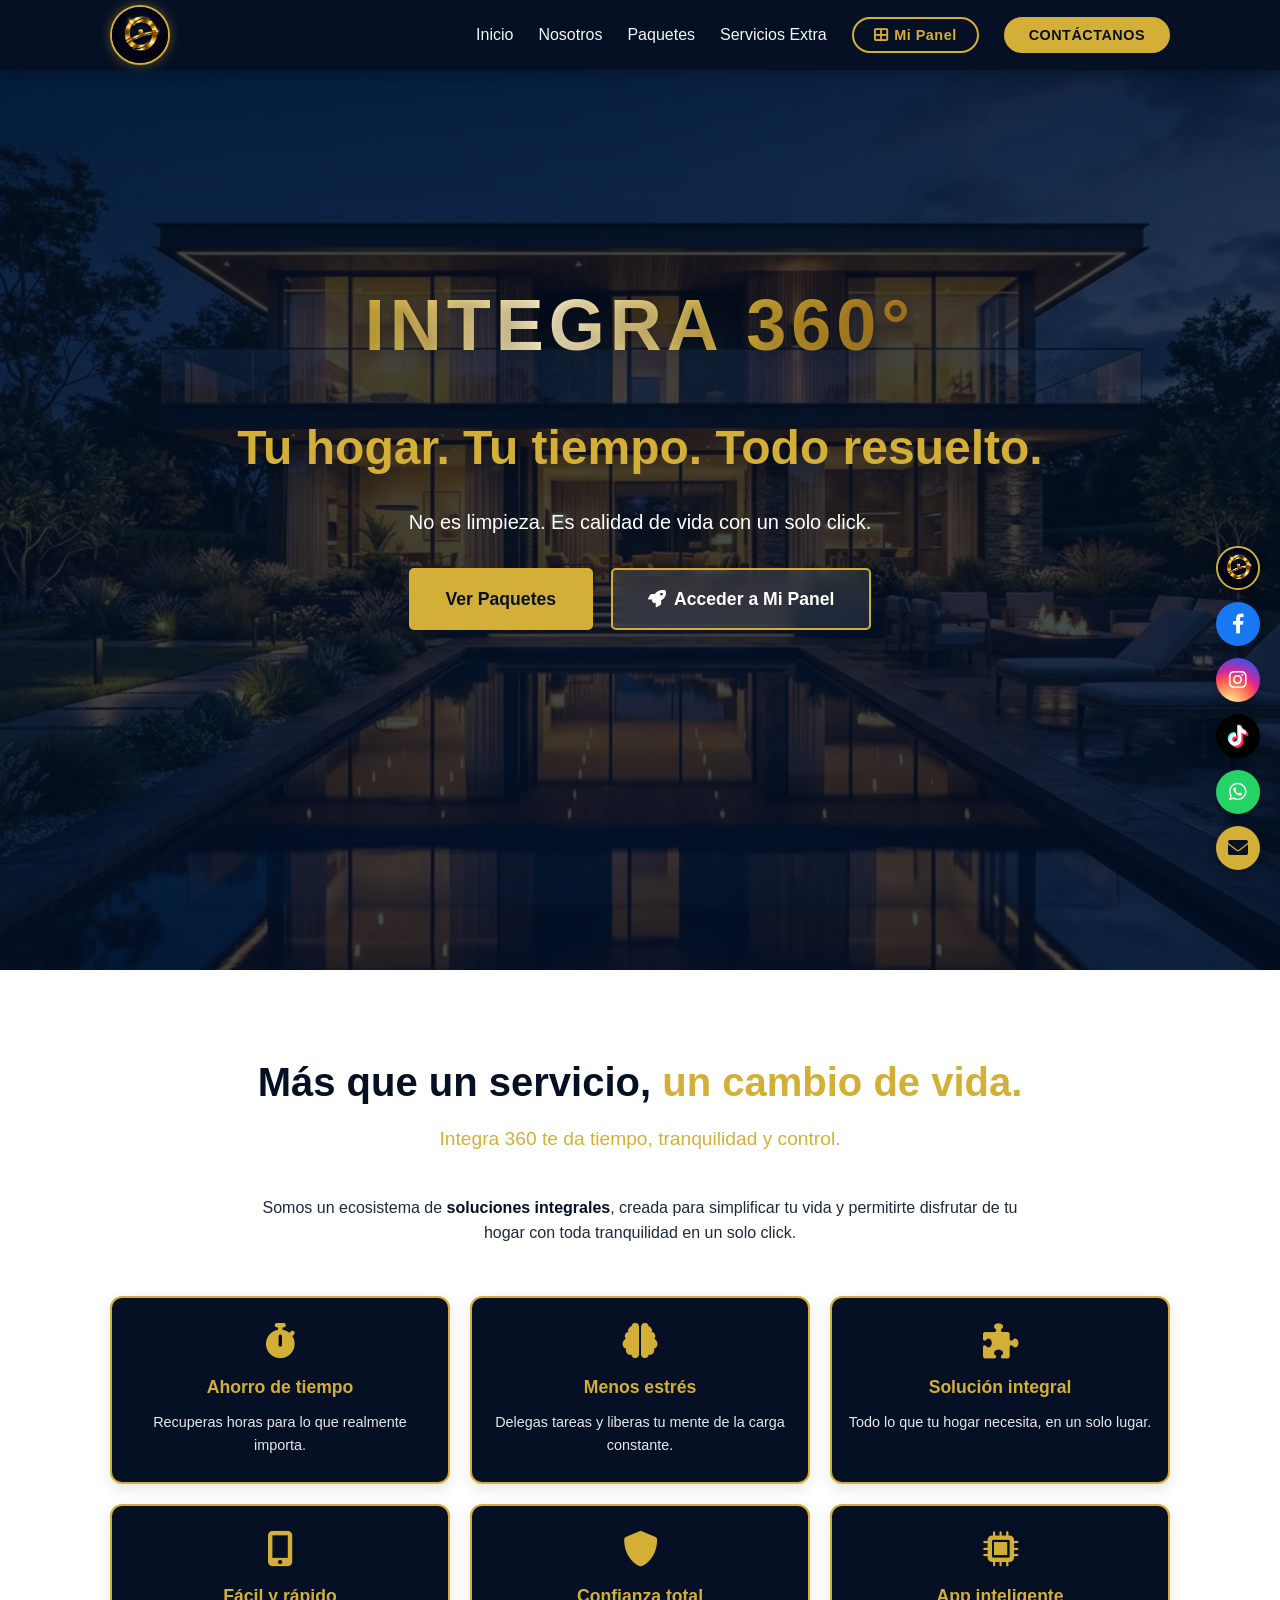
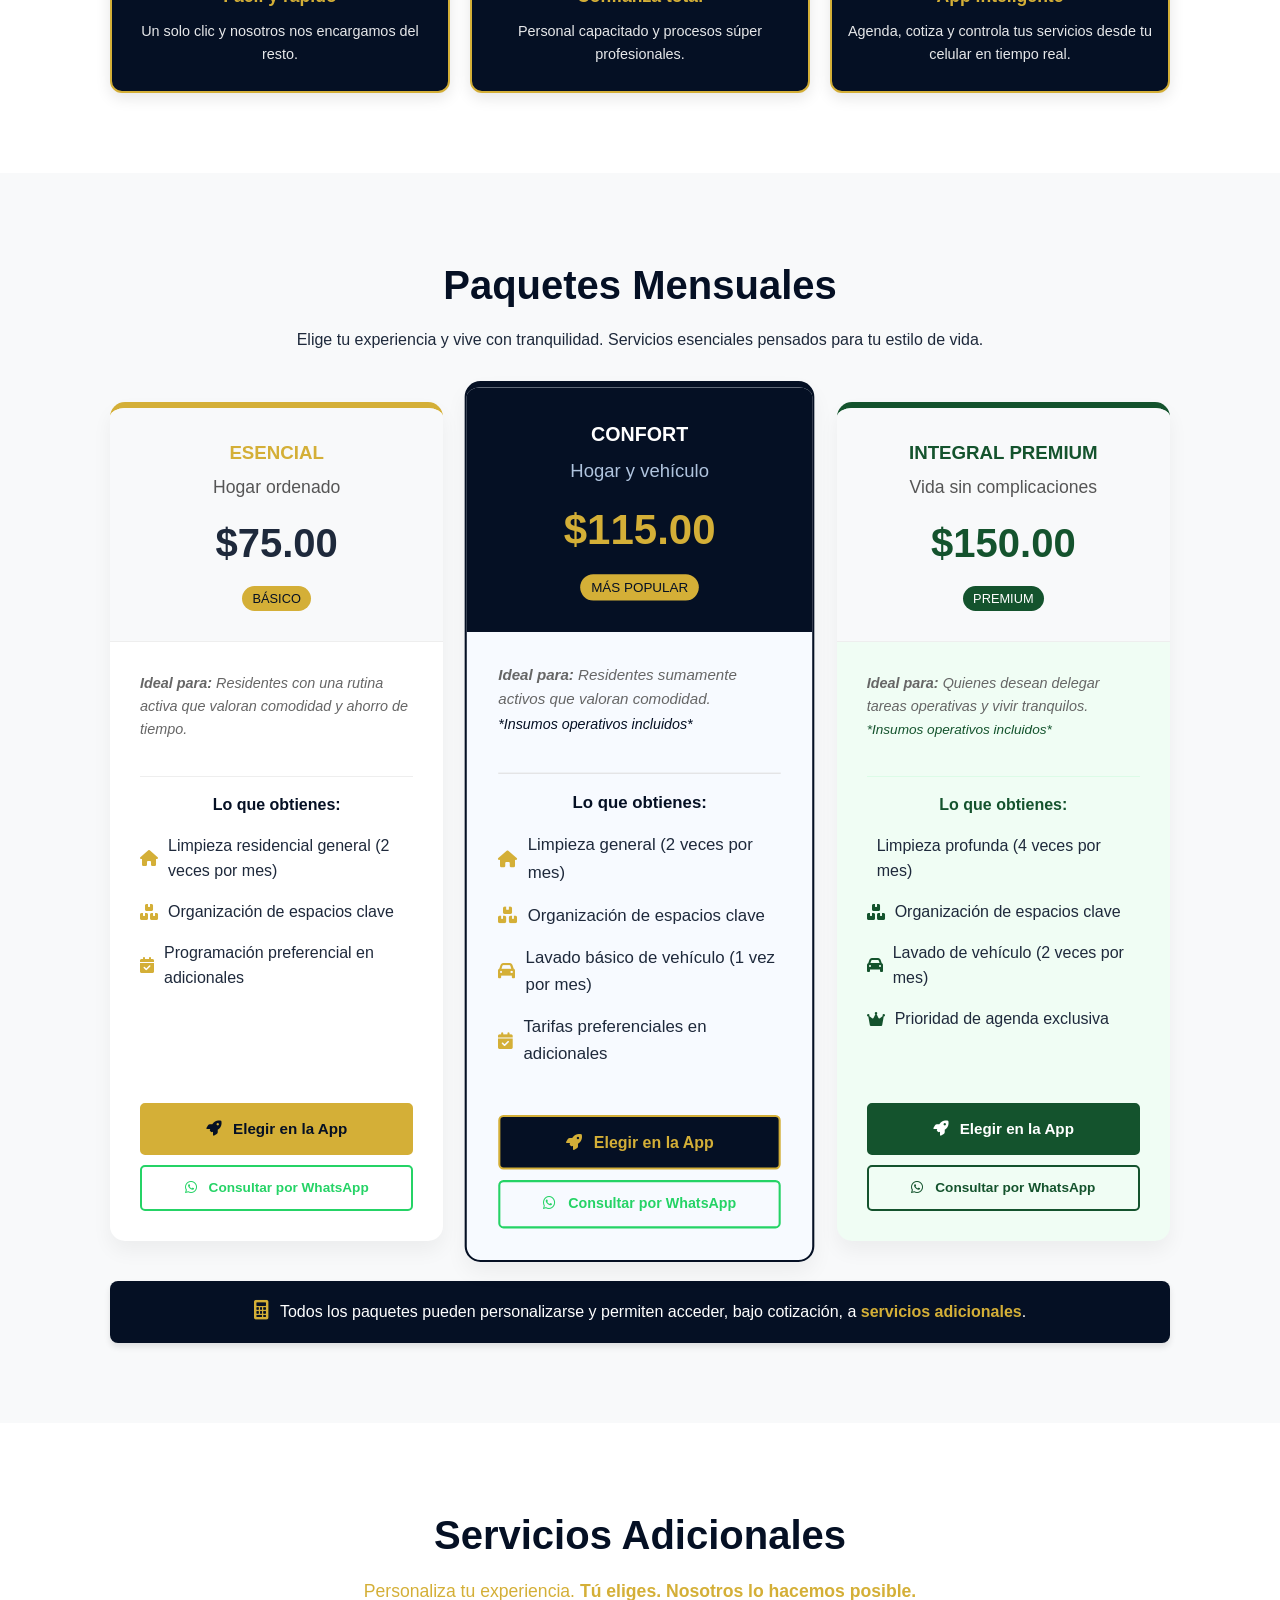
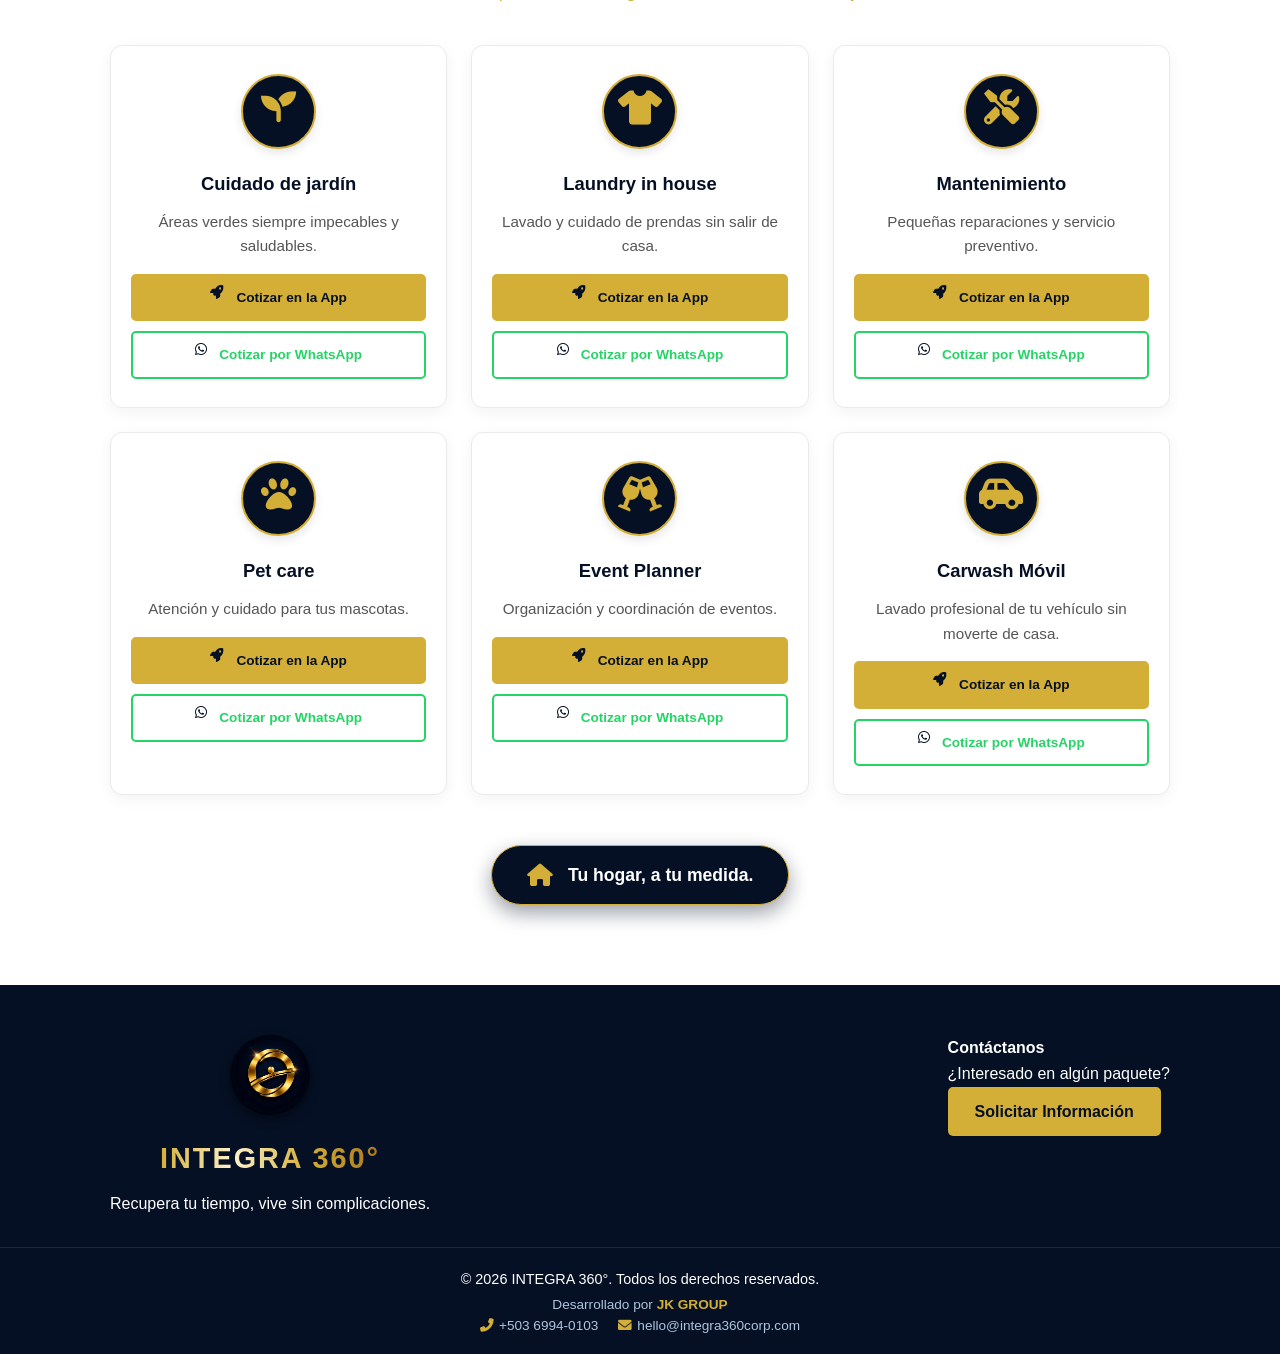
==== index.html @ ed9a6b3e "chore: launch fresh pages build deployment" ====
<!-- INTEGRA 360° | Official Web Application - Build Deployment -->
<!doctype html>
<html lang="es-SV" itemscope itemtype="https://schema.org/WebPage">
  <head>
    <meta charset="UTF-8" />
    <meta name="viewport" content="width=device-width, initial-scale=1.0" />
    <meta name="theme-color" content="#051024" />

    <!-- SEO Meta Tags -->
    <title>INTEGRA 360° | Servicios Residenciales en El Salvador</title>

    <meta
      name="description"
      content="INTEGRA 360° ofrece gestión integral de servicios residenciales en El Salvador: limpieza, organización, lavado de vehículos, jardinería y mantenimiento."
    />

    <meta
      name="keywords"
      content="Integra 360, servicios residenciales, limpieza residencial, organización del hogar, lavado de vehículos, mantenimiento del hogar, jardinería, pet care, lavandería, El Salvador"
    />

    <meta name="author" content="INTEGRA 360°" />
    <meta name="robots" content="index, follow, max-image-preview:large, max-snippet:-1, max-video-preview:-1" />

    <!-- Canonical URL -->
    <link rel="canonical" href="https://www.integra360corp.com/" />

    <!-- Sitemap & Manifest -->
    <link rel="sitemap" type="application/xml" href="/sitemap.xml" />
    <link rel="manifest" href="/site.webmanifest" />

    <!-- Favicon Configuration -->
    <link rel="icon" type="image/x-icon" href="/favicon.ico" />
    <link rel="icon" type="image/png" sizes="16x16" href="/favicon-16.png" />
    <link rel="icon" type="image/png" sizes="32x32" href="/favicon-32.png" />
    <link rel="icon" type="image/png" sizes="48x48" href="/favicon-48.png" />
    <link rel="icon" type="image/png" sizes="192x192" href="/favicon-192.png" />
    <link rel="icon" type="image/png" sizes="512x512" href="/favicon-512.png" />
    <link rel="apple-touch-icon" sizes="180x180" href="/apple-touch-icon.png" />

    <!-- Open Graph (Facebook / WhatsApp / LinkedIn) -->
    <meta property="og:type" content="website" />
    <meta
      property="og:title"
      content="INTEGRA 360° | Gestión Integral de Servicios Residenciales"
    />
    <meta
      property="og:description"
      content="Tu hogar. Tu tiempo. Todo resuelto. Paquetes de limpieza, organización, vehículos y mantenimiento en El Salvador."
    />
    <meta property="og:url" content="https://www.integra360corp.com/" />
    <meta property="og:image" content="https://www.integra360corp.com/img/logo.webp" />
    <meta property="og:image:secure_url" content="https://www.integra360corp.com/img/logo.webp" />
    <meta property="og:image:type" content="image/webp" />
    <meta property="og:image:width" content="1254" />
    <meta property="og:image:height" content="1254" />
    <meta property="og:image:alt" content="Logotipo Oficial de INTEGRA 360°" />
    <meta property="og:locale" content="es_SV" />
    <meta property="og:site_name" content="INTEGRA 360°" />

    <!-- Twitter Cards -->
    <meta name="twitter:card" content="summary_large_image" />
    <meta name="twitter:title" content="INTEGRA 360° | Servicios Residenciales El Salvador" />
    <meta name="twitter:description" content="Gestión integral de servicios residenciales en El Salvador. Limpieza, organización, mantenimiento y más desde una sola app." />
    <meta name="twitter:image" content="https://www.integra360corp.com/img/logo.webp" />
    <meta name="twitter:image:alt" content="Logotipo Oficial INTEGRA 360°" />

    <!-- Datos Estructurados JSON-LD (Schema.org - Organization, LocalBusiness y WebSite) -->
    <script type="application/ld+json">
    {
      "@context": "https://schema.org",
      "@graph": [
        {
          "@type": "Organization",
          "@id": "https://www.integra360corp.com/#organization",
          "name": "INTEGRA 360°",
          "alternateName": "Integra 360",
          "url": "https://www.integra360corp.com/",
          "logo": {
            "@type": "ImageObject",
            "@id": "https://www.integra360corp.com/#logo",
            "url": "https://www.integra360corp.com/img/logo.webp",
            "contentUrl": "https://www.integra360corp.com/img/logo.webp",
            "caption": "INTEGRA 360° Logotipo Oficial",
            "width": "1254",
            "height": "1254"
          },
          "image": {
            "@id": "https://www.integra360corp.com/#logo"
          },
          "email": "hello@integra360corp.com",
          "telephone": "+50369940103",
          "sameAs": [
            "https://www.facebook.com/profile.php?id=61587207488110",
            "https://www.instagram.com/integra360_sv/",
            "https://www.tiktok.com/@integra360sv"
          ]
        },
        {
          "@type": ["LocalBusiness", "HomeAndConstructionBusiness"],
          "@id": "https://www.integra360corp.com/#localbusiness",
          "name": "INTEGRA 360°",
          "description": "Empresa de gestión integral de servicios residenciales en El Salvador. Ofrecemos paquetes mensuales de limpieza residencial, organización del hogar, lavado de vehículos, mantenimiento, jardinería, pet care, laundry in house, event planning y carwash móvil.",
          "url": "https://www.integra360corp.com/",
          "telephone": "+50369940103",
          "email": "hello@integra360corp.com",
          "priceRange": "$$",
          "parentOrganization": {
            "@id": "https://www.integra360corp.com/#organization"
          },
          "logo": {
            "@id": "https://www.integra360corp.com/#logo"
          },
          "image": {
            "@id": "https://www.integra360corp.com/#logo"
          },
          "address": {
            "@type": "PostalAddress",
            "addressCountry": "SV",
            "addressRegion": "San Salvador",
            "addressLocality": "San Salvador"
          },
          "areaServed": {
            "@type": "Country",
            "name": "El Salvador"
          },
          "sameAs": [
            "https://www.facebook.com/profile.php?id=61587207488110",
            "https://www.instagram.com/integra360_sv/",
            "https://www.tiktok.com/@integra360sv"
          ],
          "hasOfferCatalog": {
            "@type": "OfferCatalog",
            "name": "Servicios Residenciales Integra 360°",
            "itemListElement": [
              {
                "@type": "OfferCatalog",
                "name": "Paquetes Mensuales",
                "itemListElement": [
                  {
                    "@type": "Offer",
                    "itemOffered": {
                      "@type": "Service",
                      "name": "Paquete Esencial",
                      "description": "Limpieza residencial general (2 veces por mes) y organización de espacios clave"
                    },
                    "price": "75.00",
                    "priceCurrency": "USD"
                  },
                  {
                    "@type": "Offer",
                    "itemOffered": {
                      "@type": "Service",
                      "name": "Paquete Confort",
                      "description": "Limpieza general, organización y lavado básico de vehículo (1 vez por mes)"
                    },
                    "price": "115.00",
                    "priceCurrency": "USD"
                  },
                  {
                    "@type": "Offer",
                    "itemOffered": {
                      "@type": "Service",
                      "name": "Paquete Integral Premium",
                      "description": "Limpieza profunda (4 veces por mes), organización y lavado de vehículo (2 veces por mes)"
                    },
                    "price": "150.00",
                    "priceCurrency": "USD"
                  }
                ]
              },
              {
                "@type": "OfferCatalog",
                "name": "Servicios Adicionales",
                "itemListElement": [
                  {"@type": "Offer", "itemOffered": {"@type": "Service", "name": "Cuidado de jardín"}},
                  {"@type": "Offer", "itemOffered": {"@type": "Service", "name": "Laundry in house"}},
                  {"@type": "Offer", "itemOffered": {"@type": "Service", "name": "Mantenimiento del hogar"}},
                  {"@type": "Offer", "itemOffered": {"@type": "Service", "name": "Pet care"}},
                  {"@type": "Offer", "itemOffered": {"@type": "Service", "name": "Event Planner"}},
                  {"@type": "Offer", "itemOffered": {"@type": "Service", "name": "Carwash Móvil"}}
                ]
              }
            ]
          }
        },
        {
          "@type": "WebSite",
          "@id": "https://www.integra360corp.com/#website",
          "url": "https://www.integra360corp.com/",
          "name": "INTEGRA 360°",
          "description": "Gestión Integral de Servicios Residenciales en El Salvador",
          "publisher": {
            "@id": "https://www.integra360corp.com/#organization"
          },
          "inLanguage": "es-SV"
        }
      ]
    }
    </script>

    <!-- Resource Hints & Preloads (Core Web Vitals Optimization) -->
    <link rel="preconnect" href="https://cdnjs.cloudflare.com" crossorigin />
    <link rel="dns-prefetch" href="https://cdnjs.cloudflare.com" />
    <link rel="preload" href="img/modern-hero.webp" as="image" type="image/webp" fetchpriority="high" />
    <link rel="preload" href="img/logo.webp" as="image" type="image/webp" />

    <!-- Stylesheets -->
    <link rel="stylesheet" href="styles.css?v=4.0" />
    <link
      rel="stylesheet"
      href="https://cdnjs.cloudflare.com/ajax/libs/font-awesome/6.0.0/css/all.min.css"
    />
  </head>

  <body>
    <nav class="navbar" aria-label="Navegación principal de INTEGRA 360°">
      <div class="container">
        <a href="#inicio" class="logo" aria-label="Ir al inicio - INTEGRA 360°">
          <img src="img/logo.webp" alt="Logo INTEGRA 360° - Servicios Residenciales El Salvador" class="logo-img" width="60" height="60" fetchpriority="high" decoding="async" />
        </a>
        <div class="menu-toggle" id="mobile-menu" role="button" tabindex="0" aria-label="Abrir menú de navegación" aria-expanded="false">
          <span class="bar"></span>
          <span class="bar"></span>
          <span class="bar"></span>
        </div>
        <ul class="nav-menu">
          <li><a href="#inicio" class="nav-link">Inicio</a></li>
          <li><a href="#nosotros" class="nav-link">Nosotros</a></li>
          <li><a href="#paquetes" class="nav-link">Paquetes</a></li>
          <li><a href="#servicios" class="nav-link">Servicios Extra</a></li>
          <!-- APP INTEGRA 360° - Cambiar URL cuando se migre a dominio propio -->
          <li>
            <a
              href="https://integra360-preview.preview.emergentagent.com"
              target="_blank"
              rel="noopener noreferrer"
              class="nav-link btn-nav-panel"
              aria-label="Acceder al panel de usuario de INTEGRA 360°"
              ><i class="fas fa-th-large" style="margin-right: 6px" aria-hidden="true"></i>Mi
              Panel</a
            >
          </li>
          <li><a href="#contacto" class="nav-link btn-nav">Contáctanos</a></li>
        </ul>
      </div>
    </nav>

    <header id="inicio" class="hero">
      <div class="hero-overlay"></div>
      <div class="hero-top-brand">
        <h2 class="gold-metallic-text hero-title-brand">INTEGRA 360&deg;</h2>
      </div>
      <div class="container hero-content">
        <h1 style="color: var(--accent-color)">
          Tu hogar. Tu tiempo. Todo resuelto.
        </h1>
        <p style="font-size: 1.25rem; font-weight: 500; margin-top: 10px">
          No es limpieza. Es calidad de vida con un solo click.
        </p>
        <div class="hero-cta-group">
          <a
            href="#paquetes"
            class="btn btn-primary"
            style="padding: 15px 35px; font-size: 1.1rem"
            >Ver Paquetes</a
          >
          <!-- APP INTEGRA 360° - Cambiar URL cuando se migre a dominio propio -->
          <a
            href="https://integra360-preview.preview.emergentagent.com"
            target="_blank"
            rel="noopener noreferrer"
            class="btn btn-panel-hero"
            aria-label="Acceder al panel de gestión de Integra 360°"
            ><i class="fas fa-rocket" style="margin-right: 8px" aria-hidden="true"></i>Acceder a Mi Panel</a
          >
        </div>
      </div>
    </header>

    <section id="nosotros" class="section">
      <div class="container text-center">
        <h2 class="section-title">
          Más que un servicio,
          <span style="color: var(--accent-color)">un cambio de vida.</span>
        </h2>
        <p class="section-subtitle">
          Integra 360 te da tiempo, tranquilidad y control.
        </p>
        <div class="about-content">
          <p
            style="
              margin-bottom: 40px;
              font-weight: 500;
              max-width: 800px;
              margin-left: auto;
              margin-right: auto;
            "
          >
            Somos un ecosistema de
            <strong style="color: var(--primary-color)"
              >soluciones integrales</strong
            >, creada para simplificar tu vida y permitirte disfrutar de tu
            hogar con toda tranquilidad en un solo click.
          </p>
          <div
            class="features-grid"
            style="grid-template-columns: repeat(3, 1fr); gap: 20px"
          >
            <div
              class="feature-item"
              style="
                background-color: var(--primary-color);
                color: var(--white);
                border: 2px solid var(--accent-color);
                border-radius: 12px;
                padding: 25px 15px;
                box-shadow: 0 5px 15px rgba(0, 0, 0, 0.1);
              "
            >
              <i
                class="fas fa-stopwatch"
                style="
                  color: var(--accent-color);
                  font-size: 2.2rem;
                  margin-bottom: 15px;
                "
                aria-hidden="true"
              ></i>
              <h3
                style="
                  color: var(--accent-color);
                  font-size: 1.1rem;
                  margin-bottom: 10px;
                "
              >
                Ahorro de tiempo
              </h3>
              <p style="font-size: 0.9rem; opacity: 0.9">
                Recuperas horas para lo que realmente importa.
              </p>
            </div>
            <div
              class="feature-item"
              style="
                background-color: var(--primary-color);
                color: var(--white);
                border: 2px solid var(--accent-color);
                border-radius: 12px;
                padding: 25px 15px;
                box-shadow: 0 5px 15px rgba(0, 0, 0, 0.1);
              "
            >
              <i
                class="fas fa-brain"
                style="
                  color: var(--accent-color);
                  font-size: 2.2rem;
                  margin-bottom: 15px;
                "
                aria-hidden="true"
              ></i>
              <h3
                style="
                  color: var(--accent-color);
                  font-size: 1.1rem;
                  margin-bottom: 10px;
                "
              >
                Menos estrés
              </h3>
              <p style="font-size: 0.9rem; opacity: 0.9">
                Delegas tareas y liberas tu mente de la carga constante.
              </p>
            </div>
            <div
              class="feature-item"
              style="
                background-color: var(--primary-color);
                color: var(--white);
                border: 2px solid var(--accent-color);
                border-radius: 12px;
                padding: 25px 15px;
                box-shadow: 0 5px 15px rgba(0, 0, 0, 0.1);
              "
            >
              <i
                class="fas fa-puzzle-piece"
                style="
                  color: var(--accent-color);
                  font-size: 2.2rem;
                  margin-bottom: 15px;
                "
                aria-hidden="true"
              ></i>
              <h3
                style="
                  color: var(--accent-color);
                  font-size: 1.1rem;
                  margin-bottom: 10px;
                "
              >
                Solución integral
              </h3>
              <p style="font-size: 0.9rem; opacity: 0.9">
                Todo lo que tu hogar necesita, en un solo lugar.
              </p>
            </div>
            <div
              class="feature-item"
              style="
                background-color: var(--primary-color);
                color: var(--white);
                border: 2px solid var(--accent-color);
                border-radius: 12px;
                padding: 25px 15px;
                box-shadow: 0 5px 15px rgba(0, 0, 0, 0.1);
              "
            >
              <i
                class="fas fa-mobile-alt"
                style="
                  color: var(--accent-color);
                  font-size: 2.2rem;
                  margin-bottom: 15px;
                "
                aria-hidden="true"
              ></i>
              <h3
                style="
                  color: var(--accent-color);
                  font-size: 1.1rem;
                  margin-bottom: 10px;
                "
              >
                Fácil y rápido
              </h3>
              <p style="font-size: 0.9rem; opacity: 0.9">
                Un solo clic y nosotros nos encargamos del resto.
              </p>
            </div>
            <div
              class="feature-item"
              style="
                background-color: var(--primary-color);
                color: var(--white);
                border: 2px solid var(--accent-color);
                border-radius: 12px;
                padding: 25px 15px;
                box-shadow: 0 5px 15px rgba(0, 0, 0, 0.1);
              "
            >
              <i
                class="fas fa-shield-alt"
                style="
                  color: var(--accent-color);
                  font-size: 2.2rem;
                  margin-bottom: 15px;
                "
                aria-hidden="true"
              ></i>
              <h3
                style="
                  color: var(--accent-color);
                  font-size: 1.1rem;
                  margin-bottom: 10px;
                "
              >
                Confianza total
              </h3>
              <p style="font-size: 0.9rem; opacity: 0.9">
                Personal capacitado y procesos súper profesionales.
              </p>
            </div>
            <div
              class="feature-item"
              style="
                background-color: var(--primary-color);
                color: var(--white);
                border: 2px solid var(--accent-color);
                border-radius: 12px;
                padding: 25px 15px;
                box-shadow: 0 5px 15px rgba(0, 0, 0, 0.1);
              "
            >
              <i
                class="fas fa-microchip"
                style="
                  color: var(--accent-color);
                  font-size: 2.2rem;
                  margin-bottom: 15px;
                "
                aria-hidden="true"
              ></i>
              <h3
                style="
                  color: var(--accent-color);
                  font-size: 1.1rem;
                  margin-bottom: 10px;
                "
              >
                App inteligente
              </h3>
              <p style="font-size: 0.9rem; opacity: 0.9">
                Agenda, cotiza y controla tus servicios desde tu celular en
                tiempo real.
              </p>
            </div>
          </div>
        </div>
      </div>
    </section>

    <section id="paquetes" class="section bg-light">
      <div class="container">
        <h2 class="section-title text-center">Paquetes Mensuales</h2>
        <p class="section-description text-center">
          Elige tu experiencia y vive con tranquilidad. Servicios esenciales
          pensados para tu estilo de vida.
        </p>

        <div class="pricing-grid">
          <!-- Paquete Esencial -->
          <div
            class="pricing-card"
            style="border-top: 6px solid var(--accent-color)"
          >
            <div class="card-header">
              <h3 style="color: var(--accent-color)">ESENCIAL</h3>
              <h5
                style="
                  margin-top: 5px;
                  font-weight: 500;
                  font-size: 1.1rem;
                  color: #555;
                "
              >
                Hogar ordenado
              </h5>
              <p class="price" style="color: var(--text-dark)">$75.00</p>
              <span
                class="badge"
                style="
                  background-color: var(--accent-color);
                  color: var(--primary-color);
                "
                >Básico</span
              >
            </div>
            <div class="card-body">
              <p class="ideal-for">
                <strong>Ideal para:</strong> Residentes con una rutina activa
                que valoran comodidad y ahorro de tiempo.
              </p>
              <hr
                style="margin: 15px 0; border: 0; border-top: 1px solid #eee"
              />
              <p
                style="
                  font-weight: 600;
                  text-align: center;
                  margin-bottom: 15px;
                  color: var(--primary-color);
                "
              >
                Lo que obtienes:
              </p>
              <ul>
                <li>
                  <i class="fas fa-home" style="color: var(--accent-color)" aria-hidden="true"></i>
                  Limpieza residencial general (2 veces por mes)
                </li>
                <li>
                  <i
                    class="fas fa-boxes"
                    style="color: var(--accent-color)"
                    aria-hidden="true"
                  ></i>
                  Organización de espacios clave
                </li>
                <li>
                  <i
                    class="fas fa-calendar-check"
                    style="color: var(--accent-color)"
                    aria-hidden="true"
                  ></i>
                  Programación preferencial en adicionales
                </li>
              </ul>
              <div class="card-actions">
                <!-- APP INTEGRA 360° - Cambiar URL cuando se migre a dominio propio -->
                <a
                  href="https://integra360-preview.preview.emergentagent.com"
                  target="_blank"
                  rel="noopener noreferrer"
                  class="btn btn-app-plan"
                  aria-label="Elegir Paquete Esencial en la App de INTEGRA 360°"
                  ><i class="fas fa-rocket" style="margin-right: 6px" aria-hidden="true"></i>Elegir
                  en la App</a
                >
                <a
                  href="https://wa.me/50369940103?text=Hola,%20me%20interesa%20el%20Paquete%20Esencial%20de%20Integra%20360%C2%B0."
                  target="_blank"
                  rel="noopener noreferrer"
                  class="btn btn-wa-plan"
                  aria-label="Consultar Paquete Esencial por WhatsApp"
                  ><i class="fab fa-whatsapp" style="margin-right: 6px" aria-hidden="true"></i
                  >Consultar por WhatsApp</a
                >
              </div>
            </div>
          </div>

          <!-- Paquete Confort -->
          <div
            class="pricing-card featured"
            style="
              border: 2px solid var(--primary-color);
              border-top: 6px solid var(--primary-color);
              background-color: #f7faff;
            "
          >
            <div
              class="card-header"
              style="
                background-color: var(--primary-color);
                color: var(--white);
                border-bottom: none;
              "
            >
              <h3 style="color: var(--white)">CONFORT</h3>
              <h5
                style="
                  margin-top: 5px;
                  font-weight: 500;
                  font-size: 1.1rem;
                  color: #b0c4de;
                "
              >
                Hogar y vehículo
              </h5>
              <p class="price" style="color: var(--accent-color)">$115.00</p>
              <span
                class="badge popular"
                style="
                  background-color: var(--accent-color);
                  color: var(--primary-color);
                "
                >Más Popular</span
              >
            </div>
            <div class="card-body">
              <p class="ideal-for">
                <strong>Ideal para:</strong> Residentes sumamente activos que
                valoran comodidad. <br /><em
                  style="font-size: 0.85rem; color: var(--primary-color)"
                  >*Insumos operativos incluidos*</em
                >
              </p>
              <hr
                style="margin: 15px 0; border: 0; border-top: 1px solid #ddd"
              />
              <p
                style="
                  font-weight: 600;
                  text-align: center;
                  margin-bottom: 15px;
                  color: var(--primary-color);
                "
              >
                Lo que obtienes:
              </p>
              <ul>
                <li>
                  <i class="fas fa-home" style="color: var(--accent-color)" aria-hidden="true"></i>
                  Limpieza general (2 veces por mes)
                </li>
                <li>
                  <i
                    class="fas fa-boxes"
                    style="color: var(--accent-color)"
                    aria-hidden="true"
                  ></i>
                  Organización de espacios clave
                </li>
                <li>
                  <i class="fas fa-car" style="color: var(--accent-color)" aria-hidden="true"></i>
                  Lavado básico de vehículo (1 vez por mes)
                </li>
                <li>
                  <i
                    class="fas fa-calendar-check"
                    style="color: var(--accent-color)"
                    aria-hidden="true"
                  ></i>
                  Tarifas preferenciales en adicionales
                </li>
              </ul>
              <div class="card-actions">
                <!-- APP INTEGRA 360° - Cambiar URL cuando se migre a dominio propio -->
                <a
                  href="https://integra360-preview.preview.emergentagent.com"
                  target="_blank"
                  rel="noopener noreferrer"
                  class="btn btn-app-plan btn-app-featured"
                  aria-label="Elegir Paquete Confort en la App de INTEGRA 360°"
                  ><i class="fas fa-rocket" style="margin-right: 6px" aria-hidden="true"></i>Elegir
                  en la App</a
                >
                <a
                  href="https://wa.me/50369940103?text=Hola,%20me%20interesa%20el%20Paquete%20Confort%20de%20Integra%20360%C2%B0."
                  target="_blank"
                  rel="noopener noreferrer"
                  class="btn btn-wa-plan"
                  aria-label="Consultar Paquete Confort por WhatsApp"
                  ><i class="fab fa-whatsapp" style="margin-right: 6px" aria-hidden="true"></i
                  >Consultar por WhatsApp</a
                >
              </div>
            </div>
          </div>

          <!-- Paquete Premium -->
          <div
            class="pricing-card"
            style="border-top: 6px solid #14532d; background-color: #f0fdf4"
          >
            <div class="card-header">
              <h3 style="color: #14532d">INTEGRAL PREMIUM</h3>
              <h5
                style="
                  margin-top: 5px;
                  font-weight: 500;
                  font-size: 1.1rem;
                  color: #555;
                "
              >
                Vida sin complicaciones
              </h5>
              <p class="price" style="color: #14532d">$150.00</p>
              <span
                class="badge"
                style="background-color: #14532d; color: var(--white)"
                >Premium</span
              >
            </div>
            <div class="card-body">
              <p class="ideal-for">
                <strong>Ideal para:</strong> Quienes desean delegar tareas
                operativas y vivir tranquilos. <br /><em
                  style="font-size: 0.85rem; color: #14532d"
                  >*Insumos operativos incluidos*</em
                >
              </p>
              <hr
                style="margin: 15px 0; border: 0; border-top: 1px solid #dcfce7"
              />
              <p
                style="
                  font-weight: 600;
                  text-align: center;
                  margin-bottom: 15px;
                  color: #14532d;
                "
              >
                Lo que obtienes:
              </p>
              <ul>
                <li>
                  <i class="fas fa-sparkles" style="color: #14532d" aria-hidden="true"></i>
                  Limpieza profunda (4 veces por mes)
                </li>
                <li>
                  <i class="fas fa-boxes" style="color: #14532d" aria-hidden="true"></i>
                  Organización de espacios clave
                </li>
                <li>
                  <i class="fas fa-car" style="color: #14532d" aria-hidden="true"></i> Lavado de
                  vehículo (2 veces por mes)
                </li>
                <li>
                  <i class="fas fa-crown" style="color: #14532d" aria-hidden="true"></i> Prioridad
                  de agenda exclusiva
                </li>
              </ul>
              <div class="card-actions">
                <!-- APP INTEGRA 360° - Cambiar URL cuando se migre a dominio propio -->
                <a
                  href="https://integra360-preview.preview.emergentagent.com"
                  target="_blank"
                  rel="noopener noreferrer"
                  class="btn btn-app-plan btn-app-premium"
                  aria-label="Elegir Paquete Integral Premium en la App de INTEGRA 360°"
                  ><i class="fas fa-rocket" style="margin-right: 6px" aria-hidden="true"></i>Elegir
                  en la App</a
                >
                <a
                  href="https://wa.me/50369940103?text=Hola,%20me%20interesa%20el%20Paquete%20Integral%20Premium%20de%20Integra%20360%C2%B0."
                  target="_blank"
                  rel="noopener noreferrer"
                  class="btn btn-wa-plan btn-wa-premium"
                  aria-label="Consultar Paquete Premium por WhatsApp"
                  ><i class="fab fa-whatsapp" style="margin-right: 6px" aria-hidden="true"></i
                  >Consultar por WhatsApp</a
                >
              </div>
            </div>
          </div>
        </div>

        <p
          class="text-center"
          style="
            margin-top: 40px;
            font-size: 1rem;
            background: var(--primary-color);
            color: var(--white);
            padding: 18px;
            border-radius: 8px;
            box-shadow: 0 4px 6px rgba(0, 0, 0, 0.1);
          "
        >
          <i
            class="fas fa-calculator"
            style="
              color: var(--accent-color);
              margin-right: 8px;
              font-size: 1.2rem;
            "
            aria-hidden="true"
          ></i>
          Todos los paquetes pueden personalizarse y permiten acceder, bajo
          cotización, a
          <span style="color: var(--accent-color); font-weight: 600"
            >servicios adicionales</span
          >.
        </p>
      </div>
    </section>

    <section id="servicios" class="section">
      <div class="container">
        <h2 class="section-title text-center">Servicios Adicionales</h2>
        <p
          class="text-center section-subtitle"
          style="margin-bottom: 40px; font-size: 1.1rem"
        >
          Personaliza tu experiencia.
          <span style="color: var(--accent-color); font-weight: 600"
            >Tú eliges. Nosotros lo hacemos posible.</span
          >
        </p>

        <div class="services-grid">
          <div class="service-card">
            <div
              style="
                background-color: var(--primary-color);
                width: 75px;
                height: 75px;
                border-radius: 50%;
                display: flex;
                align-items: center;
                justify-content: center;
                margin: 0 auto 20px auto;
                border: 2px solid var(--accent-color);
                box-shadow: 0 4px 10px rgba(0, 0, 0, 0.1);
              "
            >
              <i
                class="fas fa-seedling"
                style="color: var(--accent-color); font-size: 2.2rem"
                aria-hidden="true"
              ></i>
            </div>
            <h3
              style="
                color: var(--primary-color);
                margin-bottom: 12px;
                font-size: 1.15rem;
              "
            >
              Cuidado de jardín
            </h3>
            <p style="font-size: 0.95rem; color: #555">
              Áreas verdes siempre impecables y saludables.
            </p>
            <div class="card-actions" style="margin-top: 15px">
              <!-- APP INTEGRA 360° - Cambiar URL cuando se migre a dominio propio -->
              <a
                href="https://integra360-preview.preview.emergentagent.com"
                target="_blank"
                rel="noopener noreferrer"
                class="btn btn-app-plan"
                aria-label="Cotizar servicio de Cuidado de Jardín en la App"
                ><i class="fas fa-rocket" style="margin-right: 6px" aria-hidden="true"></i>Cotizar
                en la App</a
              >
              <a
                href="https://wa.me/50369940103?text=Hola,%20me%20interesa%20el%20servicio%20adicional%20de%20Cuidado%20de%20jard%C3%ADn."
                target="_blank"
                rel="noopener noreferrer"
                class="btn btn-wa-plan"
                aria-label="Cotizar servicio de Cuidado de Jardín por WhatsApp"
                ><i class="fab fa-whatsapp" style="margin-right: 6px" aria-hidden="true"></i
                >Cotizar por WhatsApp</a
              >
            </div>
          </div>

          <div class="service-card">
            <div
              style="
                background-color: var(--primary-color);
                width: 75px;
                height: 75px;
                border-radius: 50%;
                display: flex;
                align-items: center;
                justify-content: center;
                margin: 0 auto 20px auto;
                border: 2px solid var(--accent-color);
                box-shadow: 0 4px 10px rgba(0, 0, 0, 0.1);
              "
            >
              <i
                class="fas fa-tshirt"
                style="color: var(--accent-color); font-size: 2.2rem"
                aria-hidden="true"
              ></i>
            </div>
            <h3
              style="
                color: var(--primary-color);
                margin-bottom: 12px;
                font-size: 1.15rem;
              "
            >
              Laundry in house
            </h3>
            <p style="font-size: 0.95rem; color: #555">
              Lavado y cuidado de prendas sin salir de casa.
            </p>
            <div class="card-actions" style="margin-top: 15px">
              <!-- APP INTEGRA 360° - Cambiar URL cuando se migre a dominio propio -->
              <a
                href="https://integra360-preview.preview.emergentagent.com"
                target="_blank"
                rel="noopener noreferrer"
                class="btn btn-app-plan"
                aria-label="Cotizar servicio Laundry in house en la App"
                ><i class="fas fa-rocket" style="margin-right: 6px" aria-hidden="true"></i>Cotizar
                en la App</a
              >
              <a
                href="https://wa.me/50369940103?text=Hola,%20me%20interesa%20el%20servicio%20adicional%20de%20Laundry%20in%20house."
                target="_blank"
                rel="noopener noreferrer"
                class="btn btn-wa-plan"
                aria-label="Cotizar servicio Laundry in house por WhatsApp"
                ><i class="fab fa-whatsapp" style="margin-right: 6px" aria-hidden="true"></i
                >Cotizar por WhatsApp</a
              >
            </div>
          </div>

          <div class="service-card">
            <div
              style="
                background-color: var(--primary-color);
                width: 75px;
                height: 75px;
                border-radius: 50%;
                display: flex;
                align-items: center;
                justify-content: center;
                margin: 0 auto 20px auto;
                border: 2px solid var(--accent-color);
                box-shadow: 0 4px 10px rgba(0, 0, 0, 0.1);
              "
            >
              <i
                class="fas fa-tools"
                style="color: var(--accent-color); font-size: 2.2rem"
                aria-hidden="true"
              ></i>
            </div>
            <h3
              style="
                color: var(--primary-color);
                margin-bottom: 12px;
                font-size: 1.15rem;
              "
            >
              Mantenimiento
            </h3>
            <p style="font-size: 0.95rem; color: #555">
              Pequeñas reparaciones y servicio preventivo.
            </p>
            <div class="card-actions" style="margin-top: 15px">
              <!-- APP INTEGRA 360° - Cambiar URL cuando se migre a dominio propio -->
              <a
                href="https://integra360-preview.preview.emergentagent.com"
                target="_blank"
                rel="noopener noreferrer"
                class="btn btn-app-plan"
                aria-label="Cotizar servicio de Mantenimiento en la App"
                ><i class="fas fa-rocket" style="margin-right: 6px" aria-hidden="true"></i>Cotizar
                en la App</a
              >
              <a
                href="https://wa.me/50369940103?text=Hola,%20me%20interesa%20el%20servicio%20adicional%20de%20Mantenimiento."
                target="_blank"
                rel="noopener noreferrer"
                class="btn btn-wa-plan"
                aria-label="Cotizar servicio de Mantenimiento por WhatsApp"
                ><i class="fab fa-whatsapp" style="margin-right: 6px" aria-hidden="true"></i
                >Cotizar por WhatsApp</a
              >
            </div>
          </div>

          <div class="service-card">
            <div
              style="
                background-color: var(--primary-color);
                width: 75px;
                height: 75px;
                border-radius: 50%;
                display: flex;
                align-items: center;
                justify-content: center;
                margin: 0 auto 20px auto;
                border: 2px solid var(--accent-color);
                box-shadow: 0 4px 10px rgba(0, 0, 0, 0.1);
              "
            >
              <i
                class="fas fa-paw"
                style="color: var(--accent-color); font-size: 2.2rem"
                aria-hidden="true"
              ></i>
            </div>
            <h3
              style="
                color: var(--primary-color);
                margin-bottom: 12px;
                font-size: 1.15rem;
              "
            >
              Pet care
            </h3>
            <p style="font-size: 0.95rem; color: #555">
              Atención y cuidado para tus mascotas.
            </p>
            <div class="card-actions" style="margin-top: 15px">
              <!-- APP INTEGRA 360° - Cambiar URL cuando se migre a dominio propio -->
              <a
                href="https://integra360-preview.preview.emergentagent.com"
                target="_blank"
                rel="noopener noreferrer"
                class="btn btn-app-plan"
                aria-label="Cotizar servicio Pet care en la App"
                ><i class="fas fa-rocket" style="margin-right: 6px" aria-hidden="true"></i>Cotizar
                en la App</a
              >
              <a
                href="https://wa.me/50369940103?text=Hola,%20me%20interesa%20el%20servicio%20adicional%20de%20Pet%20care."
                target="_blank"
                rel="noopener noreferrer"
                class="btn btn-wa-plan"
                aria-label="Cotizar servicio Pet care por WhatsApp"
                ><i class="fab fa-whatsapp" style="margin-right: 6px" aria-hidden="true"></i
                >Cotizar por WhatsApp</a
              >
            </div>
          </div>

          <div class="service-card">
            <div
              style="
                background-color: var(--primary-color);
                width: 75px;
                height: 75px;
                border-radius: 50%;
                display: flex;
                align-items: center;
                justify-content: center;
                margin: 0 auto 20px auto;
                border: 2px solid var(--accent-color);
                box-shadow: 0 4px 10px rgba(0, 0, 0, 0.1);
              "
            >
              <i
                class="fas fa-glass-cheers"
                style="color: var(--accent-color); font-size: 2.2rem"
                aria-hidden="true"
              ></i>
            </div>
            <h3
              style="
                color: var(--primary-color);
                margin-bottom: 12px;
                font-size: 1.15rem;
              "
            >
              Event Planner
            </h3>
            <p style="font-size: 0.95rem; color: #555">
              Organización y coordinación de eventos.
            </p>
            <div class="card-actions" style="margin-top: 15px">
              <!-- APP INTEGRA 360° - Cambiar URL cuando se migre a dominio propio -->
              <a
                href="https://integra360-preview.preview.emergentagent.com"
                target="_blank"
                rel="noopener noreferrer"
                class="btn btn-app-plan"
                aria-label="Cotizar servicio Event Planner en la App"
                ><i class="fas fa-rocket" style="margin-right: 6px" aria-hidden="true"></i>Cotizar
                en la App</a
              >
              <a
                href="https://wa.me/50369940103?text=Hola,%20me%20interesa%20el%20servicio%20adicional%20de%20Event%20Planner."
                target="_blank"
                rel="noopener noreferrer"
                class="btn btn-wa-plan"
                aria-label="Cotizar servicio Event Planner por WhatsApp"
                ><i class="fab fa-whatsapp" style="margin-right: 6px" aria-hidden="true"></i
                >Cotizar por WhatsApp</a
              >
            </div>
          </div>

          <div class="service-card">
            <div
              style="
                background-color: var(--primary-color);
                width: 75px;
                height: 75px;
                border-radius: 50%;
                display: flex;
                align-items: center;
                justify-content: center;
                margin: 0 auto 20px auto;
                border: 2px solid var(--accent-color);
                box-shadow: 0 4px 10px rgba(0, 0, 0, 0.1);
              "
            >
              <i
                class="fas fa-car-side"
                style="color: var(--accent-color); font-size: 2.2rem"
                aria-hidden="true"
              ></i>
            </div>
            <h3
              style="
                color: var(--primary-color);
                margin-bottom: 12px;
                font-size: 1.15rem;
              "
            >
              Carwash Móvil
            </h3>
            <p style="font-size: 0.95rem; color: #555">
              Lavado profesional de tu vehículo sin moverte de casa.
            </p>
            <div class="card-actions" style="margin-top: 15px">
              <!-- APP INTEGRA 360° - Cambiar URL cuando se migre a dominio propio -->
              <a
                href="https://integra360-preview.preview.emergentagent.com"
                target="_blank"
                rel="noopener noreferrer"
                class="btn btn-app-plan"
                aria-label="Cotizar servicio Carwash Móvil en la App"
                ><i class="fas fa-rocket" style="margin-right: 6px" aria-hidden="true"></i>Cotizar
                en la App</a
              >
              <a
                href="https://wa.me/50369940103?text=Hola,%20me%20interesa%20el%20servicio%20adicional%20de%20Carwash%20Mobil."
                target="_blank"
                rel="noopener noreferrer"
                class="btn btn-wa-plan"
                aria-label="Cotizar servicio Carwash Móvil por WhatsApp"
                ><i class="fab fa-whatsapp" style="margin-right: 6px" aria-hidden="true"></i
                >Cotizar por WhatsApp</a
              >
            </div>
          </div>
        </div>

        <div style="text-align: center; margin-top: 50px">
          <div
            style="
              display: inline-block;
              background-color: var(--primary-color);
              border-radius: 50px;
              padding: 15px 35px;
              color: var(--white);
              box-shadow: 0 8px 20px rgba(5, 16, 36, 0.4);
              border: 1px solid var(--accent-color);
            "
          >
            <i
              class="fas fa-home"
              style="
                color: var(--accent-color);
                font-size: 1.4rem;
                vertical-align: middle;
                margin-right: 12px;
              "
              aria-hidden="true"
            ></i>
            <span style="vertical-align: middle; font-size: 1.1rem"
              ><strong>Tu hogar, a tu medida.</strong></span
            >
          </div>
        </div>
      </div>
    </section>

    <footer id="contacto">
      <div class="container footer-content">
        <div class="footer-info">
          <img
            src="img/logo.webp"
            alt="Logo INTEGRA 360° - Gestión de Servicios Residenciales"
            class="footer-logo"
            width="80"
            height="80"
            loading="lazy"
            decoding="async"
          />
          <h3 class="gold-metallic-text">INTEGRA 360&deg;</h3>
          <p>Recupera tu tiempo, vive sin complicaciones.</p>
        </div>
        <div class="footer-contact">
          <h4>Contáctanos</h4>
          <p>¿Interesado en algún paquete?</p>
          <a
            href="https://wa.me/50369940103"
            class="btn btn-primary"
            target="_blank"
            rel="noopener noreferrer"
            aria-label="Contactar a INTEGRA 360° por WhatsApp"
            >Solicitar Información</a
          >
        </div>
      </div>
      <div class="footer-bottom">
        <p>&copy; 2026 INTEGRA 360°. Todos los derechos reservados.</p>
        <div
          style="
            margin-top: 5px;
            font-size: 0.85rem;
            color: #b0c4de;
            line-height: 1.3;
          "
        >
          <p>
            Desarrollado por
            <span style="color: var(--accent-color); font-weight: 600"
              >JK GROUP</span
            >
          </p>
          <div
            style="
              margin-top: 3px;
              display: flex;
              justify-content: center;
              gap: 20px;
              flex-wrap: wrap;
            "
          >
            <span
              ><i
                class="fas fa-phone-alt"
                style="color: var(--accent-color); margin-right: 5px"
                aria-hidden="true"
              ></i
              ><a href="https://wa.me/50369940103" style="color: inherit" target="_blank" rel="noopener noreferrer" aria-label="Llamar o escribir por WhatsApp al +503 6994-0103"
                >+503 6994-0103</a
              ></span
            >
            <span
              ><i
                class="fas fa-envelope"
                style="color: var(--accent-color); margin-right: 5px"
                aria-hidden="true"
              ></i
              ><a href="mailto:hello@integra360corp.com" style="color: inherit" aria-label="Enviar correo electrónico a hello@integra360corp.com"
                >hello@integra360corp.com</a
              ></span
            >
          </div>
        </div>
      </div>
    </footer>

    <!-- Floating Social Media Icons -->
    <div class="social-floating">
      <!-- APP INTEGRA 360° - Cambiar URL cuando se migre a dominio propio -->
      <div class="social-app-wrapper">
        <span class="social-app-tooltip">Mi Panel</span>
        <a
          href="https://integra360-preview.preview.emergentagent.com"
          target="_blank"
          rel="noopener noreferrer"
          class="social-icon social-app"
          aria-label="Acceder a Mi Panel Integra 360°"
        >
          <img
            src="img/logo.webp"
            alt="Integra 360° App"
            class="social-app-img"
            width="45"
            height="45"
            loading="lazy"
            decoding="async"
          />
        </a>
      </div>
      <a
        href="https://www.facebook.com/profile.php?id=61587207488110"
        target="_blank"
        rel="noopener noreferrer"
        class="social-icon facebook"
        aria-label="Página oficial de Facebook de INTEGRA 360°"
      >
        <i class="fa-brands fa-facebook-f" aria-hidden="true"></i>
      </a>
      <a
        href="https://www.instagram.com/integra360_sv/"
        target="_blank"
        rel="noopener noreferrer"
        class="social-icon instagram"
        aria-label="Perfil de Instagram de INTEGRA 360°"
      >
        <i class="fa-brands fa-instagram" aria-hidden="true"></i>
      </a>
      <a
        href="https://www.tiktok.com/@integra360sv"
        target="_blank"
        rel="noopener noreferrer"
        class="social-icon tiktok"
        aria-label="Perfil de TikTok de INTEGRA 360°"
      >
        <i class="fa-brands fa-tiktok" aria-hidden="true"></i>
      </a>
      <a
        href="https://wa.me/50369940103"
        target="_blank"
        rel="noopener noreferrer"
        class="social-icon whatsapp"
        aria-label="Contactar por WhatsApp"
      >
        <i class="fa-brands fa-whatsapp" aria-hidden="true"></i>
      </a>
      <a
        href="mailto:hello@integra360corp.com"
        class="social-icon email"
        aria-label="Enviar correo electrónico"
      >
        <i class="fa-solid fa-envelope" aria-hidden="true"></i>
      </a>
    </div>

    <script src="script.js"></script>
  </body>
</html>
---- styles.css ----
/* --- Variables y Reset --- */
:root {
    --primary-color: #051024;
    /* Azul Marino Profundo (Corporativo) */
    --accent-color: #D4AF37;
    /* Dorado Premium (Corporativo) */
    --accent-hover: #b8952c;
    /* Dorado ligeramente más oscuro para hover */
    --text-dark: #1E293B;
    --text-light: #f4f4f4;
    --bg-light: #F8F9FA;
    --white: #ffffff;
    --transition: all 0.3s ease;
}

* {
    margin: 0;
    padding: 0;
    box-sizing: border-box;
}

body {
    font-family: 'Segoe UI', Tahoma, Geneva, Verdana, sans-serif;
    line-height: 1.6;
    color: var(--text-dark);
    overflow-x: hidden; /* Prevenir scroll horizontal en todo el sitio */
}

a {
    text-decoration: none;
    color: inherit;
}

ul {
    list-style: none;
}

/* --- Utilidades --- */
.container {
    max-width: 1100px;
    margin: 0 auto;
    padding: 0 20px;
}

.text-center {
    text-align: center;
}

.btn {
    display: inline-block;
    padding: 10px 25px;
    border-radius: 5px;
    cursor: pointer;
    font-weight: 600;
    transition: var(--transition);
    border: none;
}

.btn-primary {
    background-color: var(--accent-color);
    color: var(--primary-color); /* Texto en azul marino hace contraste con el dorado */
    border: 2px solid var(--accent-color);
}

.btn-primary:hover {
    background-color: var(--accent-hover);
    border-color: var(--accent-hover);
    transform: translateY(-2px);
    box-shadow: 0 4px 10px rgba(212, 175, 55, 0.4); /* Glow dorado suave */
}

.btn-outline {
    background-color: transparent;
    border: 2px solid var(--primary-color);
    color: var(--primary-color);
}

.btn-outline:hover {
    background-color: var(--primary-color);
    color: var(--accent-color);
}

/* --- Navbar --- */
.navbar {
    background-color: var(--primary-color);
    box-shadow: 0 4px 15px rgba(0, 0, 0, 0.3);
    position: relative;
    /* Changed from fixed to relative to stop scrolling with page */
    width: 100%;
    z-index: 1000;
}

.navbar .container {
    display: flex;
    justify-content: space-between; /* Distribuye el logo a la izquierda y el menú a la derecha */
    align-items: center;
    height: 70px;
    position: relative;
}

.logo {
    display: flex;
    align-items: center;
    justify-content: center;
    z-index: 1001;
    background-color: transparent;
    padding: 0;
}

.gold-metallic-text {
    font-size: 1.8rem;
    font-weight: 800;
    letter-spacing: 2px;
    margin-bottom: 10px;
    background: linear-gradient(to right, #D4AF37, #FFF2CD, #D4AF37, #AA771C);
    -webkit-background-clip: text;
    background-clip: text;
    -webkit-text-fill-color: transparent;
    display: inline-block;
}

.logo-img {
    height: 60px;
    width: 60px;
    object-fit: cover;
    border-radius: 50%; /* Transforma la imagen cuadrada negra en un sello circular perfecto */
    display: block;
    box-shadow: 0 0 12px rgba(212, 175, 55, 0.4); /* Glow dorado premium */
    border: 2px solid var(--accent-color);
}

.footer-logo {
    height: 80px;
    width: 80px;
    object-fit: cover;
    border-radius: 50%; /* Mismo tratamiento circular para el logo del footer */
    margin-bottom: 20px;
    background-color: transparent;
    box-shadow: 0 4px 10px rgba(0,0,0,0.5);
}

.footer-info {
    display: flex;
    flex-direction: column;
    align-items: center;
    text-align: center;
    position: relative;
    /* Eliminado: left: -20px que rompía el layout en móvil */
}

.nav-menu {
    display: flex;
    gap: 25px; /* Espaciado premium */
    align-items: center; /* Alineación perfecta con el botón CTA */
}

.nav-link {
    font-weight: 500;
    color: var(--text-light); /* Blanco sobre Navy */
    transition: var(--transition);
}

.nav-link:hover {
    color: var(--accent-color); /* Hover dorado */
}

/* Botón Contacto en Navbar */
.btn-nav {
    background-color: var(--accent-color) !important;
    color: var(--primary-color) !important;
    padding: 10px 25px !important;
    border-radius: 50px !important; /* Estilo píldora */
    font-weight: 600 !important;
    text-transform: uppercase;
    font-size: 0.9rem;
    letter-spacing: 0.5px;
    transition: var(--transition);
}

.btn-nav:hover {
    background-color: var(--accent-hover) !important;
    box-shadow: 0 4px 10px rgba(212, 175, 55, 0.3);
    transform: translateY(-2px);
}

.menu-toggle {
    display: none;
    cursor: pointer;
}

.bar {
    display: block;
    width: 25px;
    height: 3px;
    margin: 5px auto;
    background-color: var(--accent-color); /* Hamburguesa dorada */
    transition: var(--transition);
}

/* Animación del icono de hamburguesa a "X" */
.menu-toggle.is-active .bar:nth-child(1) {
    transform: translateY(8px) rotate(45deg);
}

.menu-toggle.is-active .bar:nth-child(2) {
    opacity: 0;
}

.menu-toggle.is-active .bar:nth-child(3) {
    transform: translateY(-8px) rotate(-45deg);
}

/* --- Hero Section --- */
.hero {
    background-image: url('img/modern-hero.webp');
    /* Nueva imagen de Mansión Twilight optimizada en WebP */
    background-size: cover;
    background-position: center;
    height: 100vh;
    display: flex;
    align-items: center;
    justify-content: center;
    text-align: center;
    color: var(--white);
    position: relative;
    /* margin-top removed since navbar is relative now */
}

.hero-overlay {
    position: absolute;
    top: 0;
    left: 0;
    width: 100%;
    height: 100%;
    background: rgba(5, 16, 36, 0.75);
    /* Capa azul marino oscuro elegante */
}

.hero-top-brand {
    position: absolute;
    top: 22%; /* Flotando en el centro del cielo, arriba del techo, como en el mockup */
    left: 0;
    width: 100%;
    text-align: center;
    z-index: 2;
}

.hero-title-brand {
    font-size: 4.5rem !important;
    letter-spacing: 5px !important;
    text-shadow: 0 4px 15px rgba(0, 0, 0, 0.3) !important;
}

.hero-content {
    position: relative;
    z-index: 1;
}

.hero h1 {
    font-size: 3rem;
    margin-bottom: 20px;
}

.hero p {
    font-size: 1.2rem;
    margin-bottom: 30px;
    max-width: 700px;
    margin-left: auto;
    margin-right: auto;
}

/* --- Secciones Generales --- */
.section {
    padding: 80px 0;
}

.section-title {
    font-size: 2.5rem;
    color: var(--primary-color);
    margin-bottom: 10px;
}

.section-subtitle {
    font-size: 1.2rem;
    color: var(--accent-color);
    margin-bottom: 40px;
}

.bg-light {
    background-color: var(--bg-light);
}

/* --- About Grid --- */
.features-grid {
    display: grid;
    grid-template-columns: repeat(auto-fit, minmax(250px, 1fr));
    gap: 30px;
    margin-top: 50px;
}

.feature-item {
    padding: 20px;
    border-radius: 10px;
    background: var(--white);
    box-shadow: 0 4px 6px rgba(0, 0, 0, 0.05);
}

.feature-item i {
    font-size: 2.5rem;
    color: var(--accent-color);
    margin-bottom: 15px;
}

/* --- Pricing Cards --- */
.pricing-grid {
    display: grid;
    grid-template-columns: repeat(auto-fit, minmax(300px, 1fr));
    gap: 30px;
    margin-top: 50px;
}

.pricing-card {
    background: var(--white);
    border-radius: 15px;
    overflow: hidden;
    box-shadow: 0 10px 20px rgba(0, 0, 0, 0.05);
    transition: var(--transition);
    position: relative;
    display: flex;
    flex-direction: column;
}

.pricing-card:hover {
    transform: translateY(-10px);
}

.pricing-card.featured {
    border: 2px solid var(--accent-color);
    transform: scale(1.05);
}

.pricing-card.featured:hover {
    transform: scale(1.08);
}

.card-header {
    background: var(--bg-light);
    padding: 30px;
    text-align: center;
    border-bottom: 1px solid #eee;
}

.card-header h3 {
    color: var(--primary-color);
}

.price {
    font-size: 2.5rem;
    font-weight: bold;
    color: var(--primary-color);
    margin: 10px 0;
}

.badge {
    background: #e2e8f0;
    padding: 5px 10px;
    border-radius: 20px;
    font-size: 0.8rem;
    text-transform: uppercase;
}

.badge.popular {
    background: var(--accent-color);
    color: var(--white);
}

.card-body {
    padding: 30px;
    flex: 1;
    display: flex;
    flex-direction: column;
}

.ideal-for {
    font-size: 0.9rem;
    color: #666;
    margin-bottom: 20px;
    font-style: italic;
}

.card-body ul {
    margin-bottom: 30px;
    flex: 1;
}

.card-body li {
    margin-bottom: 15px;
    display: flex;
    align-items: center;
    gap: 10px;
}

.card-body li i {
    color: var(--accent-color);
}

/* --- Services Grid --- */
.services-grid {
    display: grid;
    /* Desktop: máximo 3 columnas en primera fila, centrando la última */
    grid-template-columns: repeat(3, 1fr);
    gap: 24px;
    margin-top: 40px;
}



.service-card {
    background: var(--white);
    padding: 28px 20px;
    text-align: center;
    border: 1px solid #eaeaea;
    border-radius: 12px;
    box-shadow: 0 4px 15px rgba(0, 0, 0, 0.05);
    transition: var(--transition);
    display: flex;
    flex-direction: column;
    align-items: center;
    width: 100%;
}

.service-card .card-actions {
    width: 100%;
    margin-top: auto;
}

/* Botones dentro de tarjetas de servicio - texto wrap permitido */
.service-card .btn-app-plan,
.service-card .btn-wa-plan {
    white-space: normal;       /* Permite salto de línea */
    word-break: break-word;
    padding: 10px 12px;
    font-size: 0.85rem;
    letter-spacing: 0;
    line-height: 1.3;
    display: flex;
    align-items: center;
    justify-content: center;
    gap: 6px;
}

.service-card .btn-app-plan i,
.service-card .btn-wa-plan i {
    font-size: 0.85rem;
    flex-shrink: 0;
}

.service-card:hover {
    box-shadow: 0 5px 15px rgba(0, 0, 0, 0.1);
    transform: translateY(-3px);
}

.service-card i {
    font-size: 2rem;
    color: var(--primary-color);
    margin-bottom: 10px;
}

/* --- Footer --- */
footer {
    background: var(--primary-color);
    color: var(--white);
    padding: 50px 0 20px;
}

.footer-content {
    display: flex;
    justify-content: space-between;
    flex-wrap: wrap;
    gap: 30px;
    margin-bottom: 30px;
}

.footer-bottom {
    text-align: center;
    padding-top: 20px;
    border-top: 1px solid rgba(255, 255, 255, 0.1);
    font-size: 0.9rem;
}

/* --- Floating Social Media Icons --- */
.social-floating {
    position: fixed;
    bottom: 30px;
    right: 20px;
    display: flex;
    flex-direction: column;
    gap: 12px;
    z-index: 1000;
}

/* App Icon Wrapper (for tooltip positioning) */
.social-app-wrapper {
    position: relative;
    display: flex;
    align-items: center;
}

/* Tooltip "Mi Panel" */
.social-app-tooltip {
    position: absolute;
    right: 62px;
    background: var(--primary-color);
    color: var(--accent-color);
    font-size: 0.78rem;
    font-weight: 700;
    letter-spacing: 0.5px;
    padding: 5px 12px;
    border-radius: 20px;
    border: 1px solid var(--accent-color);
    white-space: nowrap;
    opacity: 0;
    transform: translateX(8px);
    transition: opacity 0.25s ease, transform 0.25s ease;
    pointer-events: none;
}

.social-app-wrapper:hover .social-app-tooltip {
    opacity: 1;
    transform: translateX(0);
}

/* App Floating Icon */
.social-app {
    width: 50px;
    height: 50px;
    padding: 0;
    background: var(--primary-color);
    border: 2px solid var(--accent-color);
    box-shadow: 0 0 12px rgba(212, 175, 55, 0.5), 0 4px 10px rgba(0,0,0,0.3);
    animation: appIconGlow 2.5s ease-in-out infinite;
    overflow: hidden;
}

.social-app:hover {
    animation: none;
    box-shadow: 0 0 22px rgba(212, 175, 55, 0.8), 0 6px 18px rgba(0,0,0,0.4);
    transform: scale(1.12) translateY(-3px);
}

@keyframes appIconGlow {
    0%, 100% {
        box-shadow: 0 0 8px rgba(212, 175, 55, 0.4), 0 4px 10px rgba(0,0,0,0.25);
    }
    50% {
        box-shadow: 0 0 20px rgba(212, 175, 55, 0.75), 0 4px 14px rgba(0,0,0,0.3);
    }
}

.social-app-img {
    width: 100%;
    height: 100%;
    object-fit: cover;
    border-radius: 50%;
    display: block;
}

.social-icon {
    display: flex;
    align-items: center;
    justify-content: center;
    width: 44px;
    height: 44px;
    border-radius: 50%;
    color: var(--white);
    font-size: 20px;
    text-decoration: none;
    transition: transform 0.3s ease, box-shadow 0.3s ease;
    box-shadow: 0 4px 8px rgba(0, 0, 0, 0.2);
}

.social-icon:hover {
    transform: scale(1.1) translateY(-3px);
    box-shadow: 0 6px 12px rgba(0, 0, 0, 0.3);
    color: var(--white);
}

.social-icon:active {
    transform: scale(0.95);
}

/* Colores de Redes Sociales */
.social-icon.facebook {
    background-color: #1877F2;
}

.social-icon.instagram {
    background: radial-gradient(circle at 30% 107%, #fdf497 0%, #fdf497 5%, #fd5949 45%, #d6249f 60%, #285AEB 90%);
}

.social-icon.tiktok {
    background-color: #000000;
}

.social-icon.tiktok i {
    text-shadow: 1.5px 1.5px 0px #FE2C55, -1.5px -1.5px 0px #25F4EE;
}

.social-icon.whatsapp {
    background-color: #25D366;
}

.social-icon.email {
    background-color: var(--accent-color);
    color: var(--primary-color);
}
/* --- App Integration: Botón "Mi Panel" en Navbar --- */
.btn-nav-panel {
    background: transparent !important;
    color: var(--accent-color) !important;
    padding: 8px 20px !important;
    border-radius: 50px !important;
    border: 2px solid var(--accent-color) !important;
    font-weight: 600 !important;
    font-size: 0.9rem;
    letter-spacing: 0.5px;
    transition: var(--transition);
}

.btn-nav-panel:hover {
    background: var(--accent-color) !important;
    color: var(--primary-color) !important;
    box-shadow: 0 4px 15px rgba(212, 175, 55, 0.4);
    transform: translateY(-2px);
}

/* --- App Integration: Hero CTA Group --- */
.hero-cta-group {
    display: flex;
    gap: 18px;
    justify-content: center;
    align-items: center;
    margin-top: 25px;
    flex-wrap: wrap;
}

.btn-panel-hero {
    padding: 15px 35px;
    font-size: 1.1rem;
    font-weight: 600;
    color: var(--white);
    background: rgba(255, 255, 255, 0.1);
    border: 2px solid var(--accent-color);
    border-radius: 5px;
    backdrop-filter: blur(8px);
    -webkit-backdrop-filter: blur(8px);
    transition: var(--transition);
    animation: pulseGlow 2.5s ease-in-out infinite;
}

.btn-panel-hero:hover {
    background: var(--accent-color);
    color: var(--primary-color);
    transform: translateY(-3px);
    box-shadow: 0 8px 25px rgba(212, 175, 55, 0.5);
    animation: none;
}

@keyframes pulseGlow {
    0%, 100% {
        box-shadow: 0 0 8px rgba(212, 175, 55, 0.2);
    }
    50% {
        box-shadow: 0 0 20px rgba(212, 175, 55, 0.5), 0 0 40px rgba(212, 175, 55, 0.15);
    }
}

/* --- App Integration: Card Actions (Dual Buttons) --- */
.card-actions {
    display: flex;
    flex-direction: column;
    gap: 10px;
    margin-top: auto;
}

.btn-app-plan {
    width: 100%;
    text-align: center;
    padding: 12px 20px;
    background: var(--accent-color);
    color: var(--primary-color);
    border: 2px solid var(--accent-color);
    border-radius: 5px;
    font-weight: 700;
    font-size: 0.95rem;
    transition: var(--transition);
    display: flex;
    align-items: center;
    justify-content: center;
    gap: 6px;
    box-sizing: border-box;
}

.btn-app-plan:hover {
    background: var(--accent-hover);
    border-color: var(--accent-hover);
    transform: translateY(-2px);
    box-shadow: 0 4px 12px rgba(212, 175, 55, 0.4);
}

.btn-app-featured {
    background: var(--primary-color);
    color: var(--accent-color);
    border-color: var(--accent-color);
}

.btn-app-featured:hover {
    background: var(--accent-color);
    color: var(--primary-color);
}

.btn-app-premium {
    background: #14532d;
    color: var(--white);
    border-color: #14532d;
}

.btn-app-premium:hover {
    background: #166534;
    border-color: #166534;
    box-shadow: 0 4px 12px rgba(20, 83, 45, 0.4);
}

.btn-wa-plan {
    width: 100%;
    text-align: center;
    padding: 10px 20px;
    background: transparent;
    color: #25D366;
    border: 2px solid #25D366;
    border-radius: 5px;
    font-weight: 600;
    font-size: 0.85rem;
    transition: var(--transition);
    display: flex;
    align-items: center;
    justify-content: center;
    gap: 6px;
    box-sizing: border-box;
}

.btn-wa-plan:hover {
    background: #25D366;
    color: var(--white);
    transform: translateY(-2px);
    box-shadow: 0 4px 12px rgba(37, 211, 102, 0.35);
}

.btn-wa-premium {
    color: #14532d;
    border-color: #14532d;
}

.btn-wa-premium:hover {
    background: #14532d;
    color: var(--white);
    box-shadow: 0 4px 12px rgba(20, 83, 45, 0.35);
}

/* ================================================================
   RESPONSIVE — Tablets (max 992px)
   ================================================================ */
@media (max-width: 992px) {
    .section {
        padding: 60px 0;
    }

    /* Services: 3 columnas en tablet también está bien,
       pero si el espacio aprieta lo manejamos desde 768 */
    .services-grid {
        grid-template-columns: repeat(3, 1fr);
        gap: 20px;
    }
}

/* ================================================================
   RESPONSIVE — Móvil grande / tablet pequeña (max 768px)
   ================================================================ */
@media (max-width: 768px) {
    html, body {
        overflow-x: hidden;
    }

    .container {
        padding: 0 16px;
    }

    /* ---- Navbar ---- */
    .navbar .container {
        justify-content: space-between;
    }

    .menu-toggle {
        display: block;
        z-index: 1002;
    }

    .nav-menu {
        position: fixed;
        left: -100%;
        top: 70px;
        flex-direction: column;
        background: var(--primary-color);
        width: 100%;
        height: calc(100vh - 70px);
        text-align: center;
        transition: 0.3s cubic-bezier(0.4, 0, 0.2, 1);
        box-shadow: 2px 10px 15px rgba(0, 0, 0, 0.5);
        padding: 30px 0;
        overflow-y: auto;
        z-index: 1001;
    }

    .nav-menu.active {
        left: 0;
    }

    .nav-menu li {
        margin: 20px 0;
    }

    .nav-menu li a {
        font-size: 1.1rem;
        display: block;
        padding: 10px;
    }

    /* ---- Secciones ---- */
    .section {
        padding: 50px 0;
    }

    .section-title {
        font-size: 2rem;
    }

    /* ---- Hero ---- */
    .hero {
        min-height: 100svh;
        flex-direction: column;
    }

    .hero-top-brand {
        position: relative;
        top: auto;
        margin-bottom: 15px;
    }

    .hero-title-brand {
        font-size: 2.8rem !important;
        letter-spacing: 2px !important;
    }

    .hero h1 {
        font-size: 2rem;
        padding: 0 15px;
    }

    .hero p {
        font-size: 1rem;
        padding: 0 20px;
    }

    .hero-cta-group {
        flex-direction: column;
        gap: 12px;
        padding: 0 20px;
        width: 100%;
    }

    .hero-cta-group .btn {
        width: 100%;
        max-width: 320px;
        text-align: center;
    }

    /* ---- Footer ---- */
    .footer-content {
        flex-direction: column;
        text-align: center;
        align-items: center;
        gap: 40px;
    }

    .footer-logo {
        margin: 0 auto 15px auto;
    }

    /* ---- Pricing Cards ---- */
    .pricing-card.featured {
        transform: scale(1); /* Desactivar crecimiento en móviles */
    }

    .pricing-grid {
        grid-template-columns: 1fr;
        gap: 25px;
        max-width: 420px;
        margin-left: auto;
        margin-right: auto;
    }

    /* ---- Features Grid ---- */
    .features-grid {
        grid-template-columns: 1fr 1fr;
        gap: 16px;
    }

    /* ---- Services Grid: 1 columna en móvil ---- */
    .services-grid {
        grid-template-columns: 1fr;
        gap: 18px;
        max-width: 380px;
        margin-left: auto;
        margin-right: auto;
    }

    .service-card {
        padding: 24px 20px;
    }

    /* Botones de servicio: tamaño normal con texto completo */
    .service-card .btn-app-plan,
    .service-card .btn-wa-plan {
        font-size: 0.9rem;
        padding: 11px 16px;
        white-space: nowrap;
    }

    /* ---- Iconos sociales flotantes ---- */
    .social-floating {
        bottom: 20px;
        right: 12px;
        gap: 8px;
    }

    .social-app {
        width: 42px;
        height: 42px;
    }

    .social-icon {
        width: 38px;
        height: 38px;
        font-size: 17px;
    }
}

/* ================================================================
   RESPONSIVE — Móvil pequeño (max 480px)
   ================================================================ */
@media (max-width: 480px) {
    .container {
        padding: 0 14px;
    }

    .logo-img {
        height: 50px;
        width: 50px;
    }

    .hero-title-brand {
        font-size: 2.2rem !important;
        letter-spacing: 2px !important;
    }

    .hero h1 {
        font-size: 1.75rem;
        line-height: 1.3;
    }

    .hero p {
        font-size: 0.95rem;
    }

    .section-title {
        font-size: 1.75rem;
    }

    .section-subtitle {
        font-size: 1rem;
    }

    .price {
        font-size: 2rem;
    }

    /* Features: 1 columna en móvil muy pequeño */
    .features-grid {
        grid-template-columns: 1fr;
    }

    /* Services: ancho completo sin restricción de max-width */
    .services-grid {
        max-width: 100%;
    }

    /* Botones de servicios: wrap permitido en pantallas muy pequeñas */
    .service-card .btn-app-plan,
    .service-card .btn-wa-plan {
        font-size: 0.82rem;
        padding: 10px 10px;
        white-space: normal;
    }

    /* Hero CTA */
    .btn-panel-hero {
        font-size: 0.95rem;
        padding: 13px 25px;
    }

    /* Iconos sociales aún más pequeños */
    .social-floating {
        right: 8px;
        gap: 7px;
    }

    .social-app {
        width: 38px;
        height: 38px;
    }

    .social-icon {
        width: 34px;
        height: 34px;
        font-size: 15px;
    }

    /* Footer bottom: wrap del teléfono y email */
    .footer-bottom div {
        flex-direction: column !important;
        gap: 8px !important;
    }

    /* Nota de servicios: texto más pequeño */
    #servicios > .container > p.text-center {
        font-size: 0.9rem;
        padding: 14px 16px;
    }
}

/* ================================================================
   RESPONSIVE — Pantallas muy pequeñas (max 360px)
   ================================================================ */
@media (max-width: 360px) {
    .hero-title-brand {
        font-size: 1.9rem !important;
    }

    .hero h1 {
        font-size: 1.5rem;
    }

    .section-title {
        font-size: 1.55rem;
    }

    .social-floating {
        right: 6px;
    }

    .social-app {
        width: 34px;
        height: 34px;
    }

    .social-icon {
        width: 30px;
        height: 30px;
        font-size: 13px;
    }
}
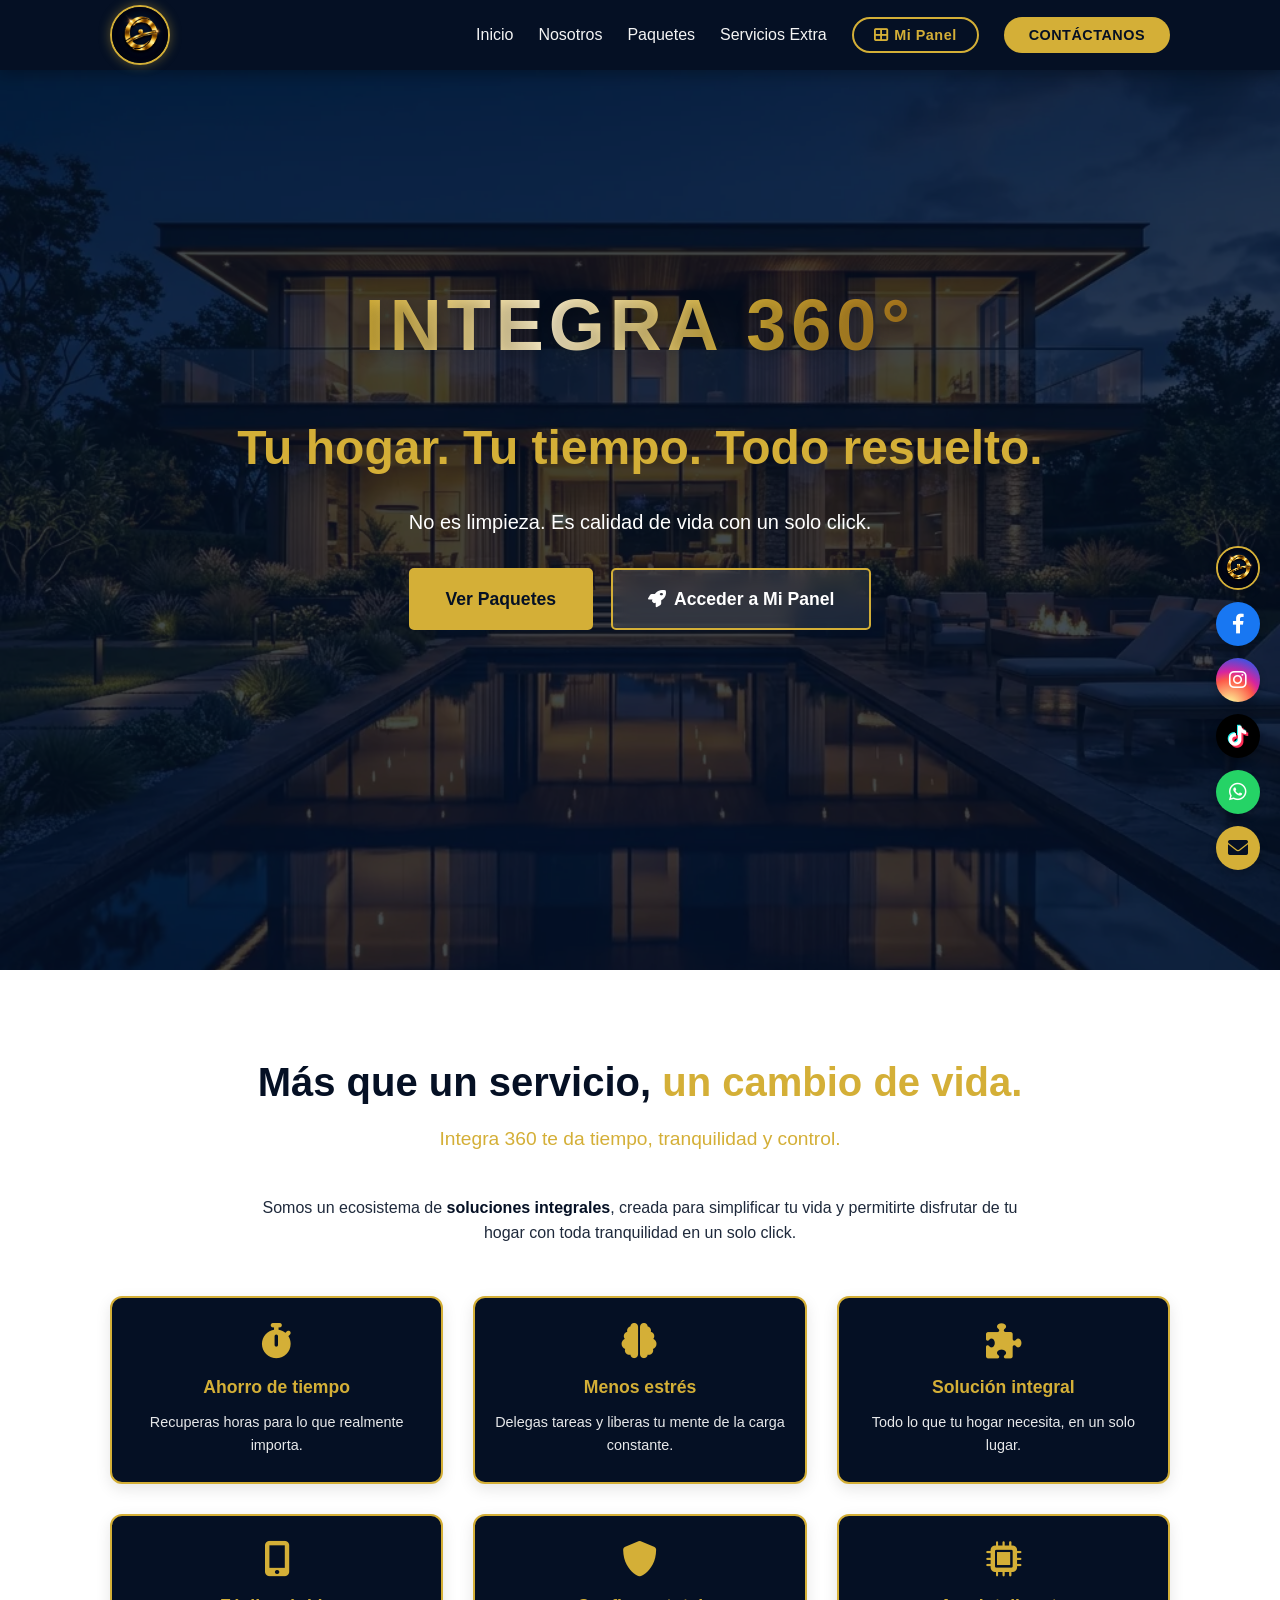
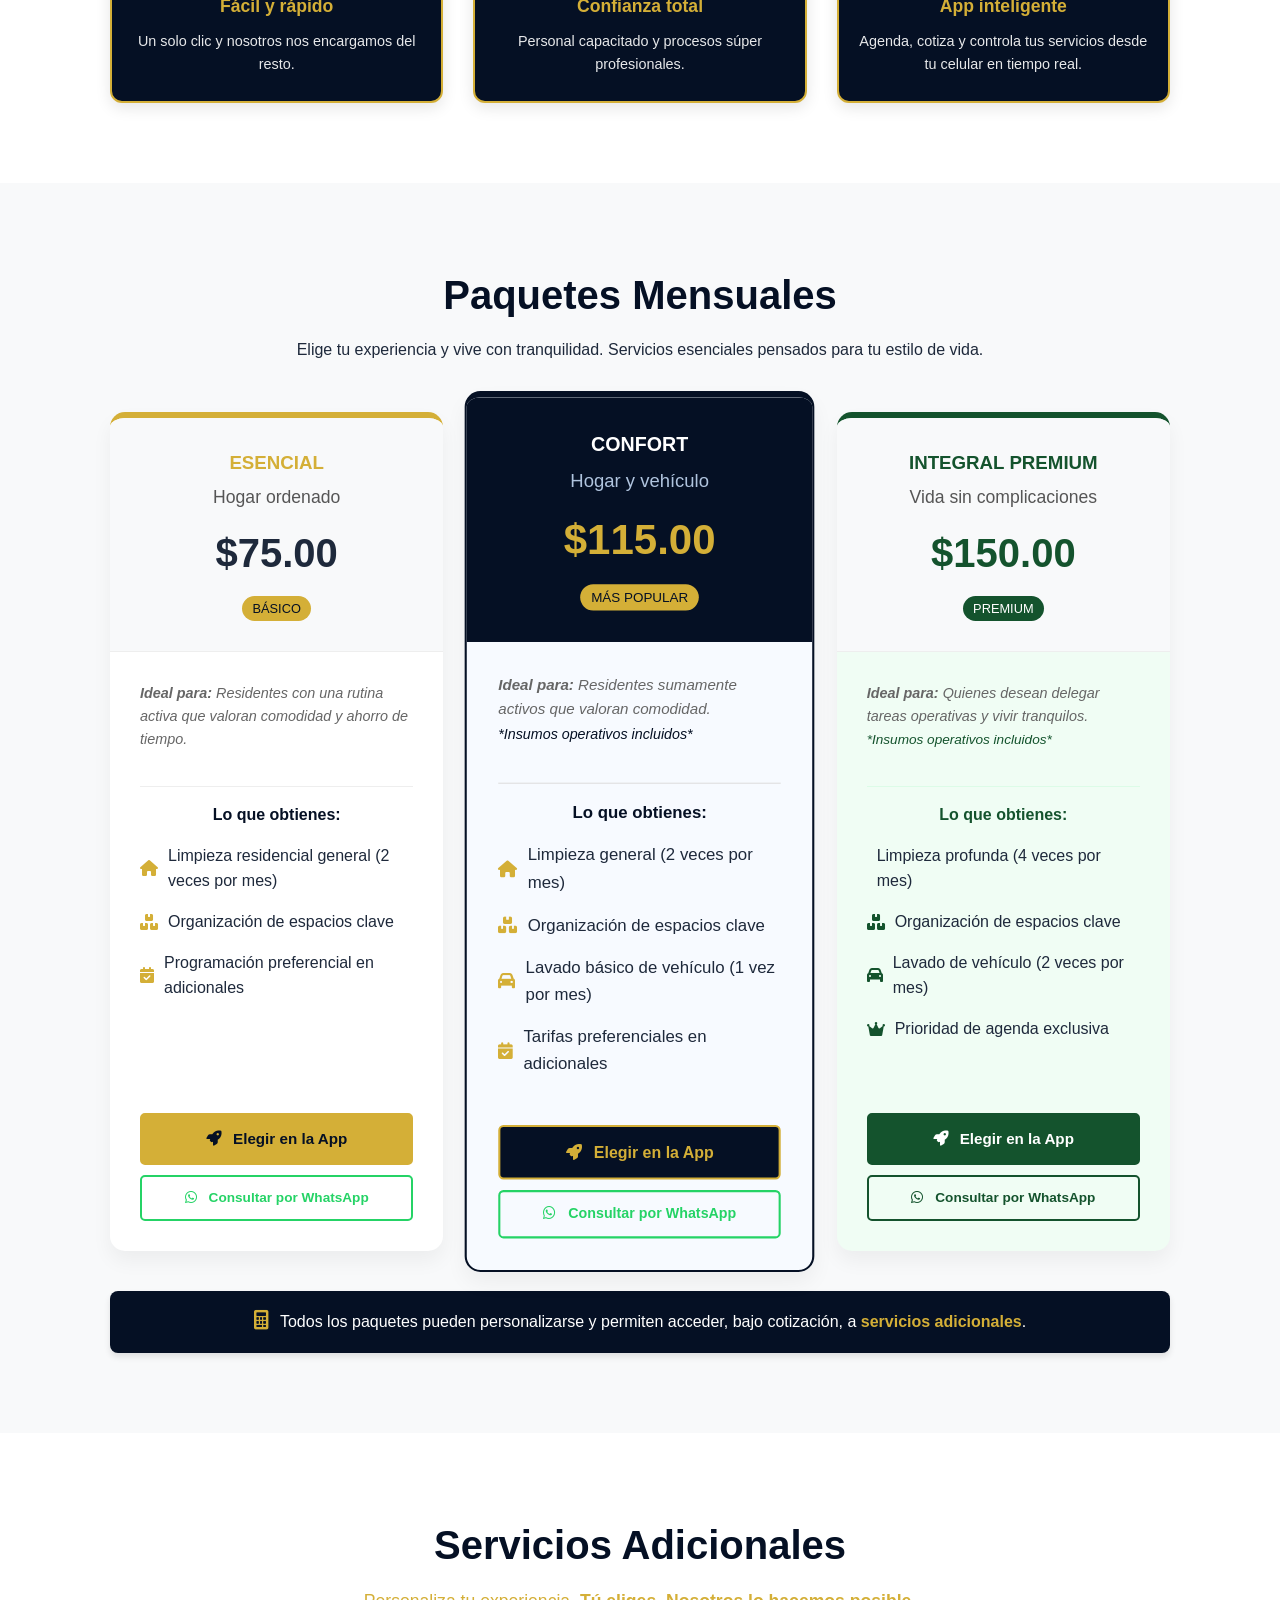
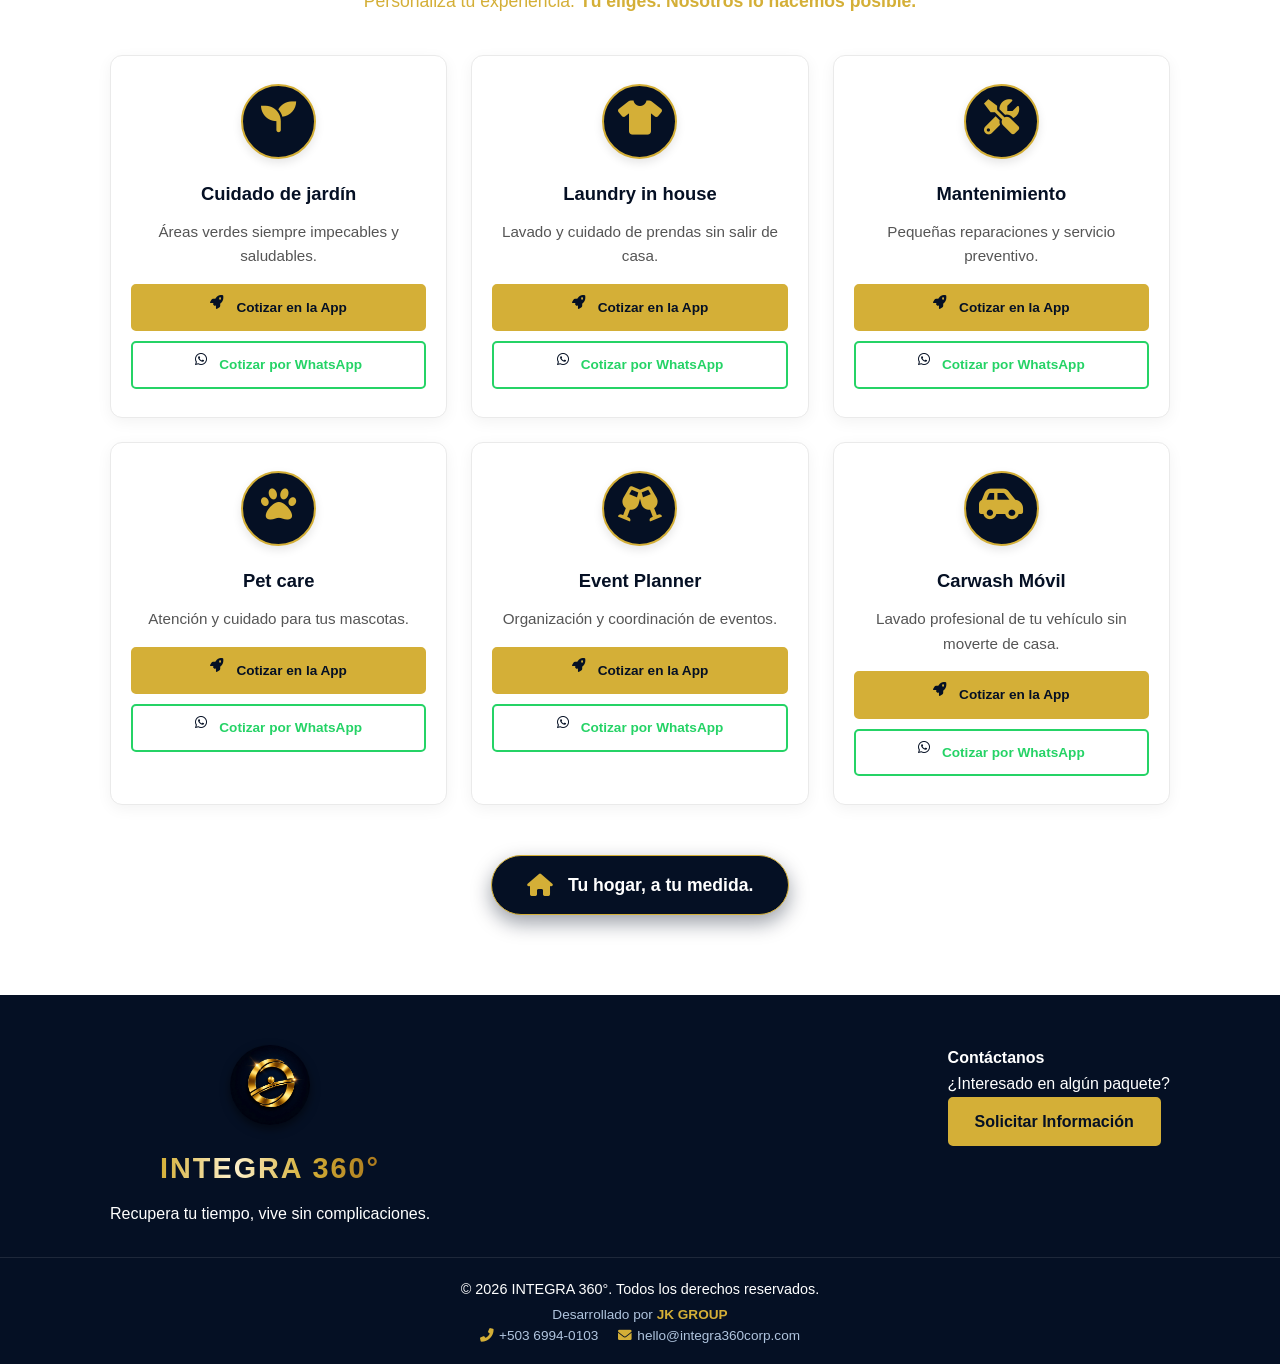
==== commit 5cd1d08e: "fix(audit): restore responsive features grid on mobile and modernize JS scroll API" ====
--- a/index.html
+++ b/index.html
@@ -1,5 +1,4 @@
-<!-- INTEGRA 360° | Official Web Application - Build Deployment -->
-<!doctype html>
+<!DOCTYPE html>
 <html lang="es-SV" itemscope itemtype="https://schema.org/WebPage">
   <head>
     <meta charset="UTF-8" />
@@ -303,10 +302,7 @@
             >, creada para simplificar tu vida y permitirte disfrutar de tu
             hogar con toda tranquilidad en un solo click.
           </p>
-          <div
-            class="features-grid"
-            style="grid-template-columns: repeat(3, 1fr); gap: 20px"
-          >
+          <div class="features-grid">
             <div
               class="feature-item"
               style="
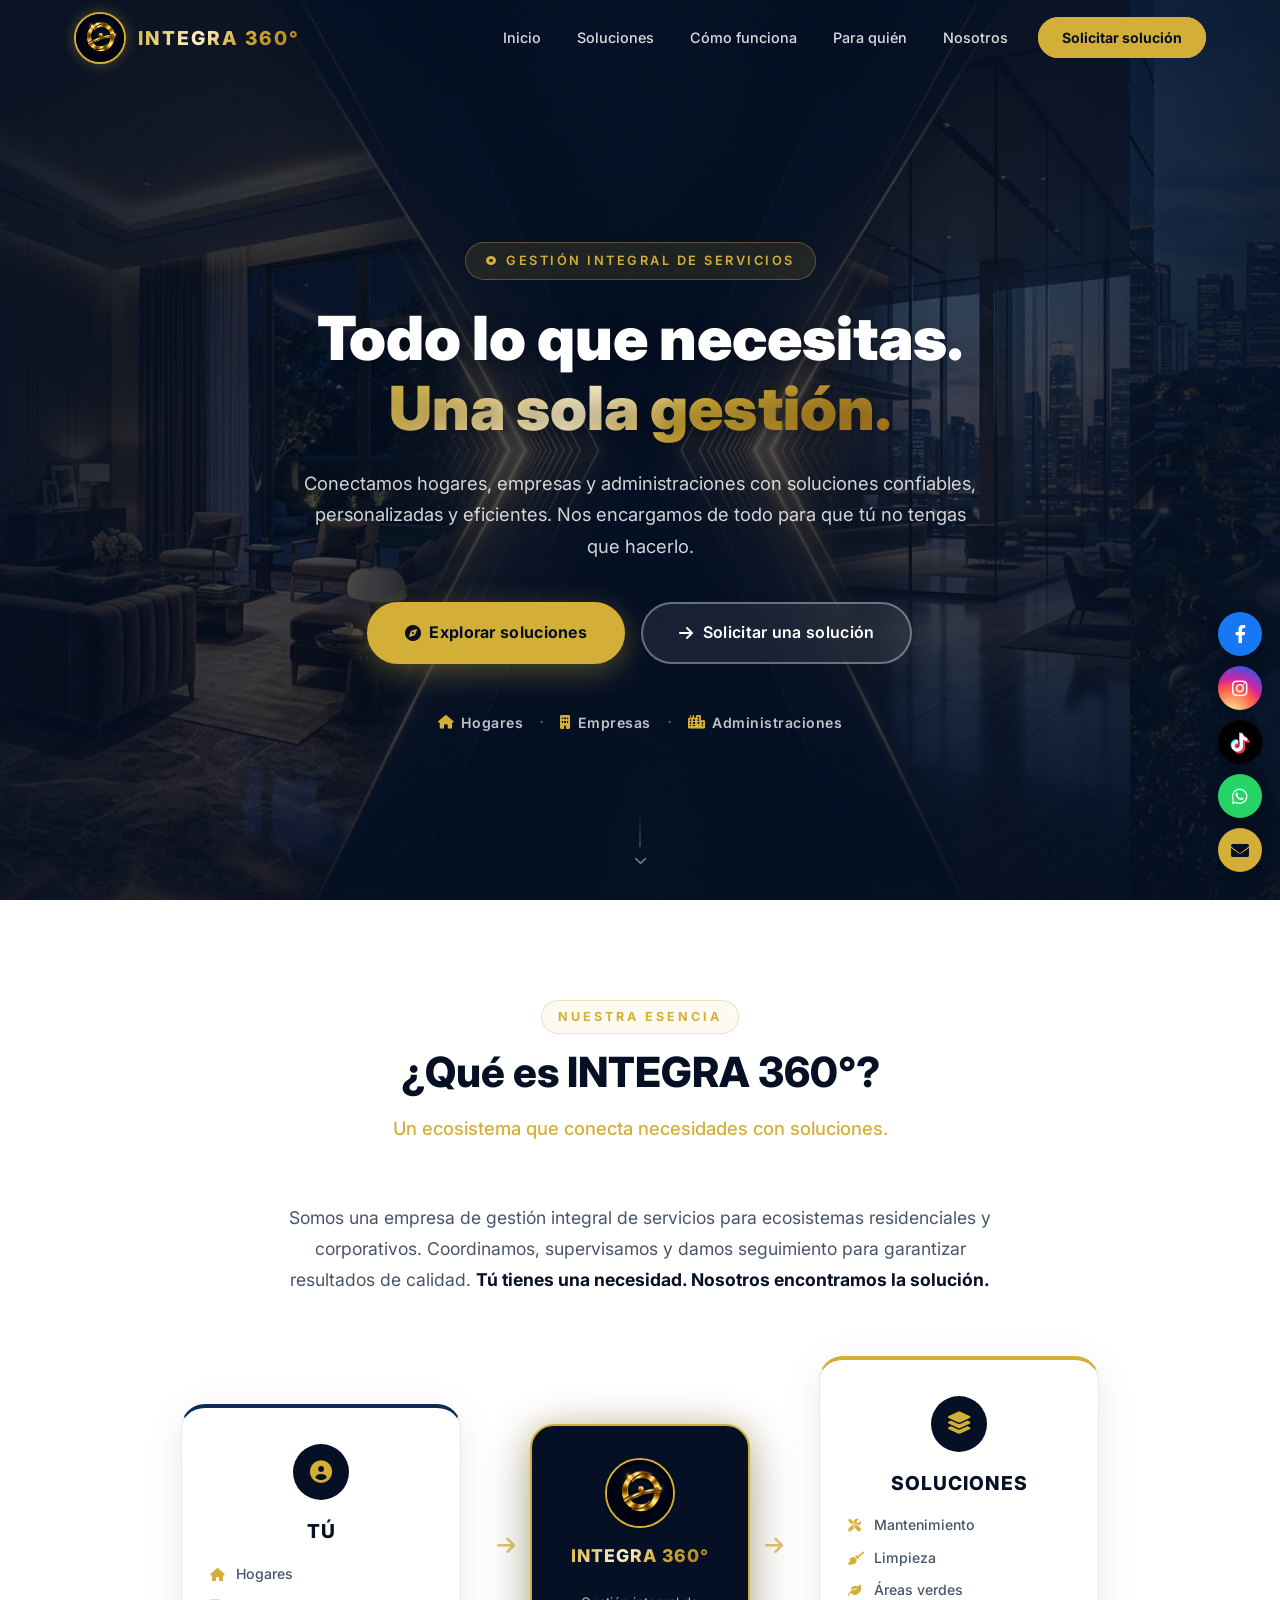
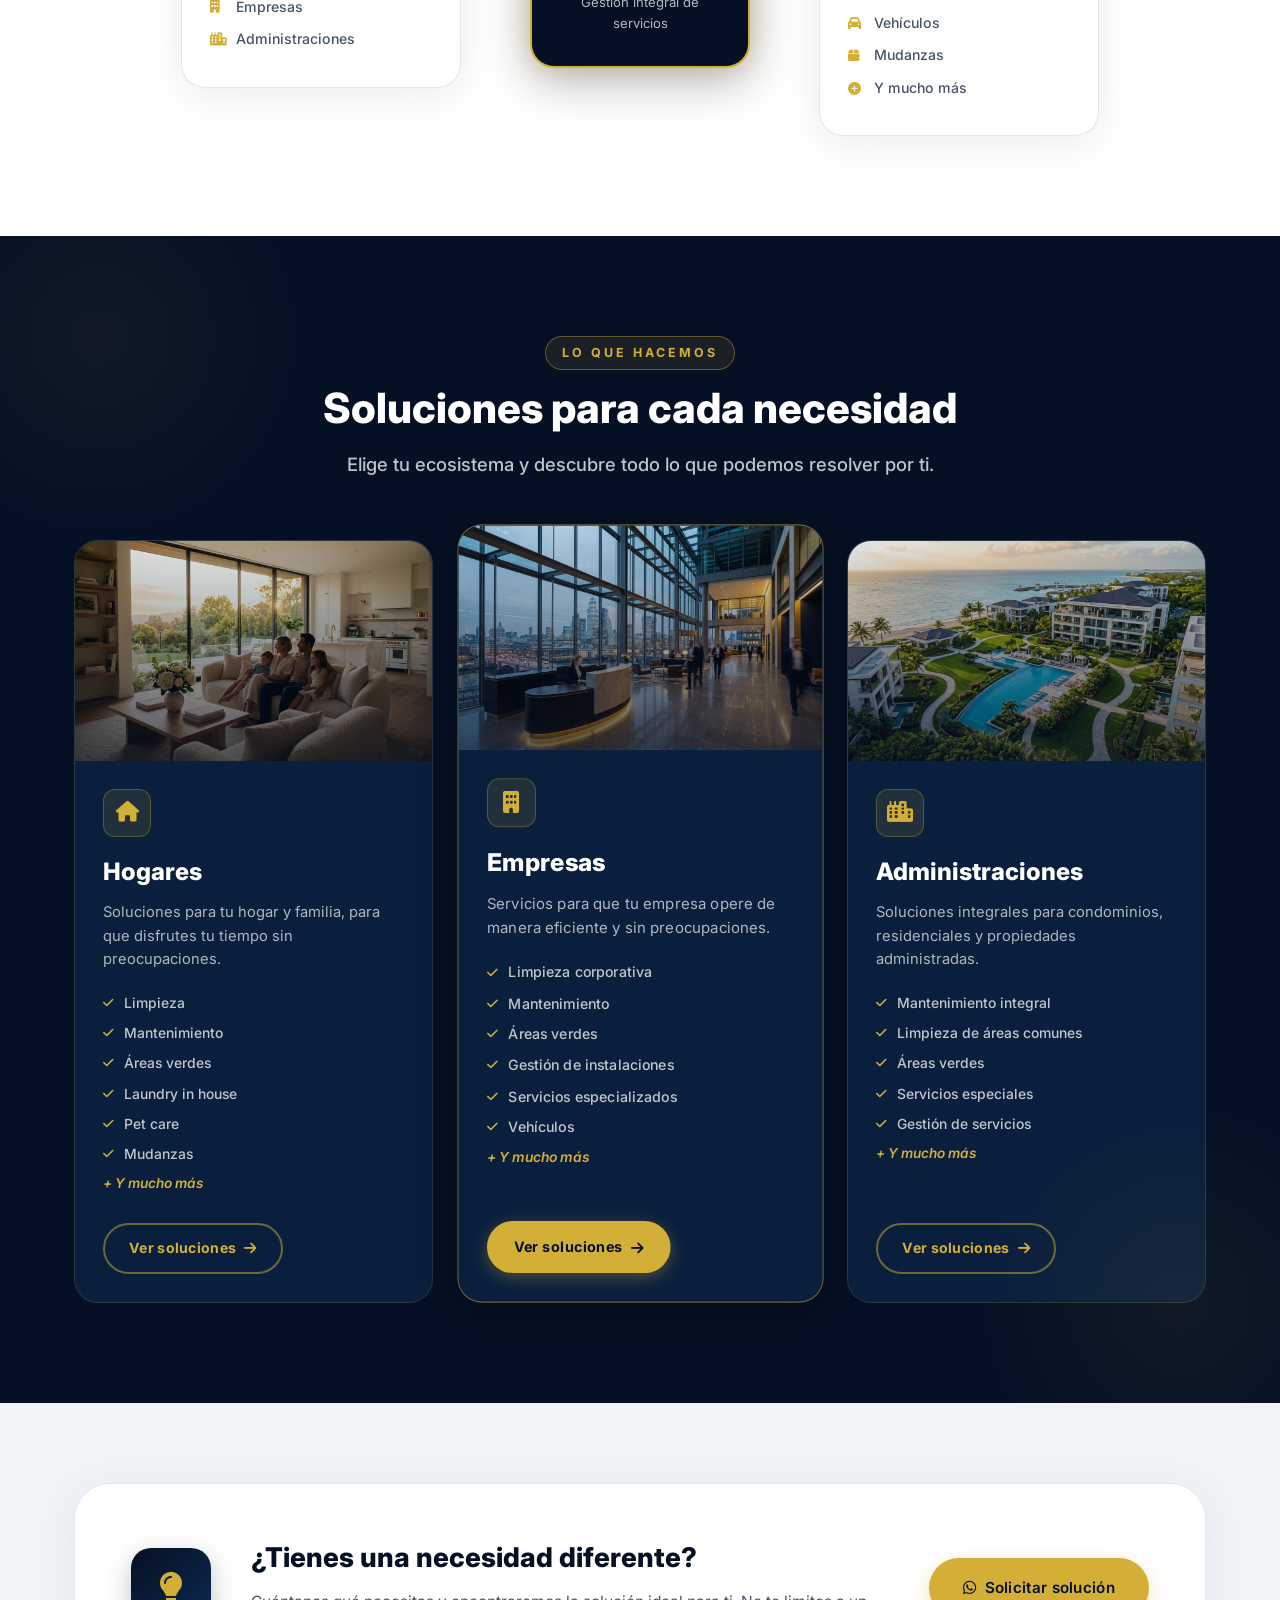
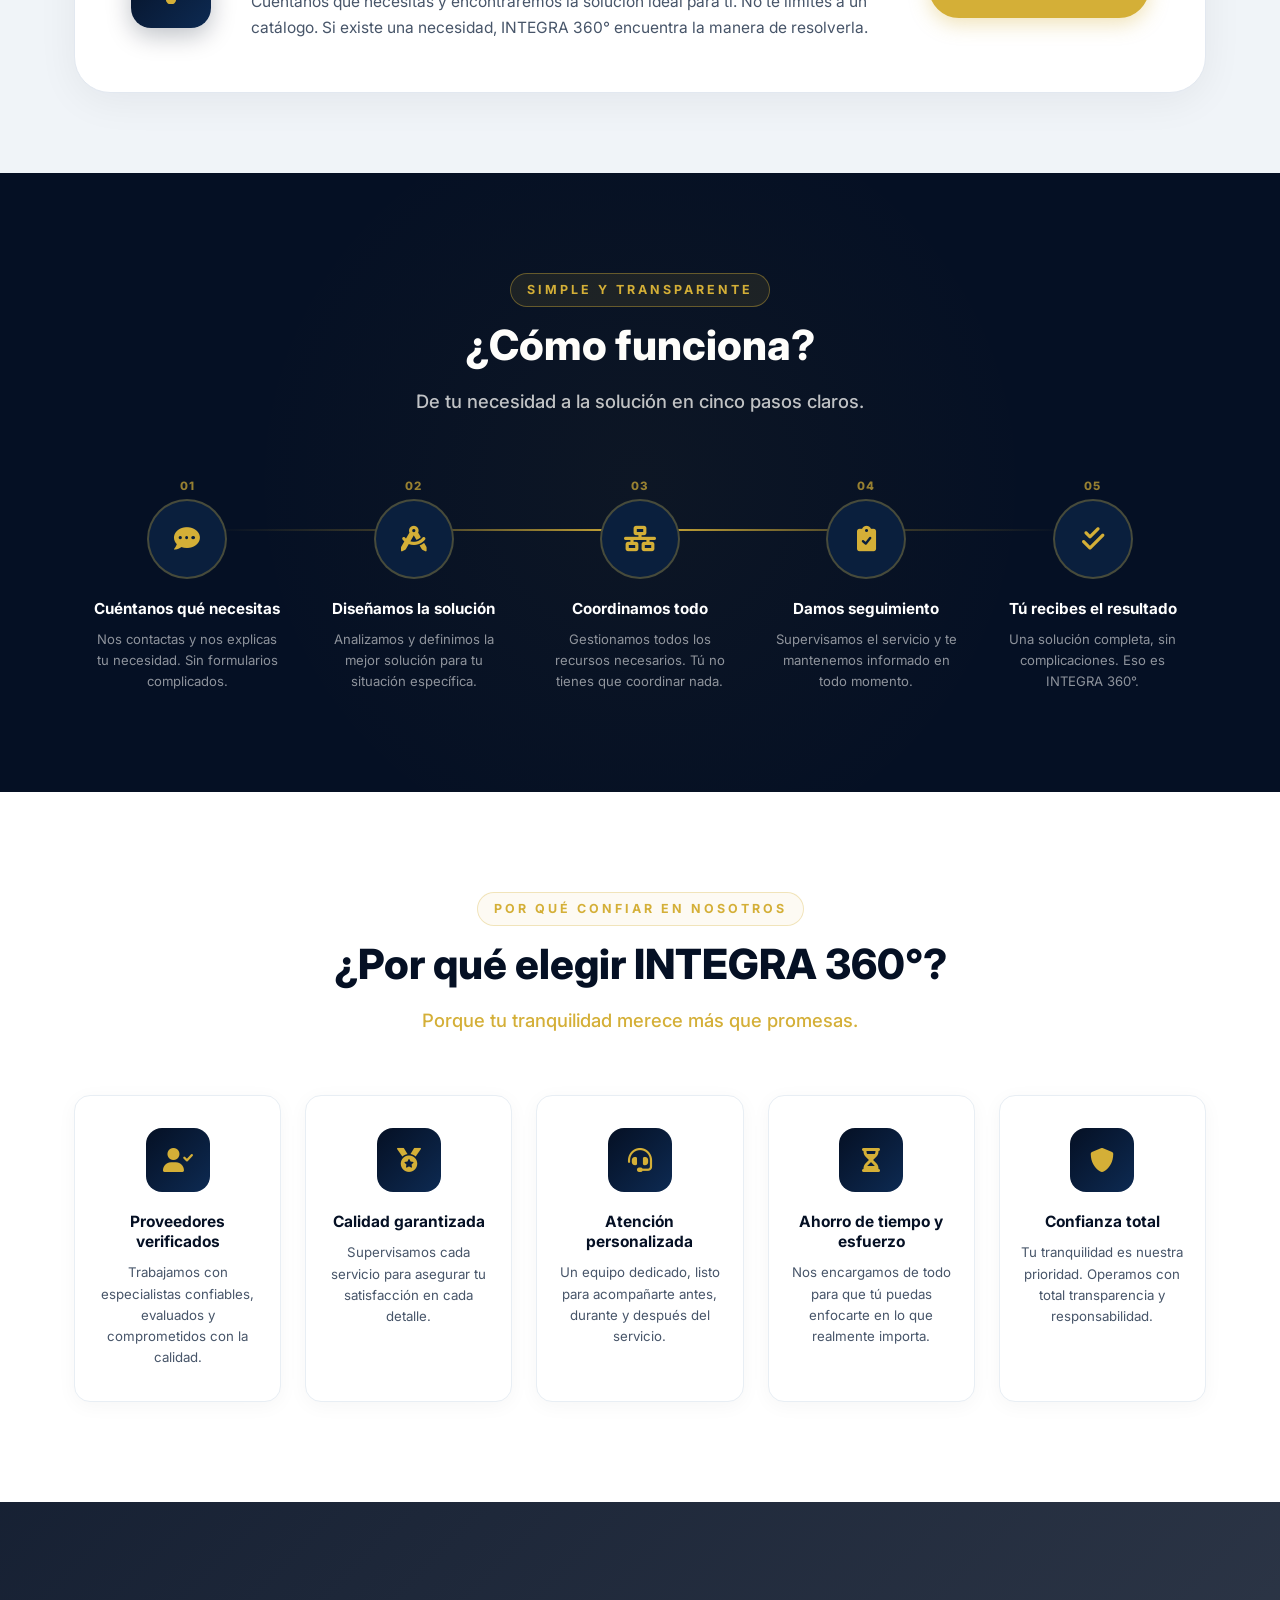
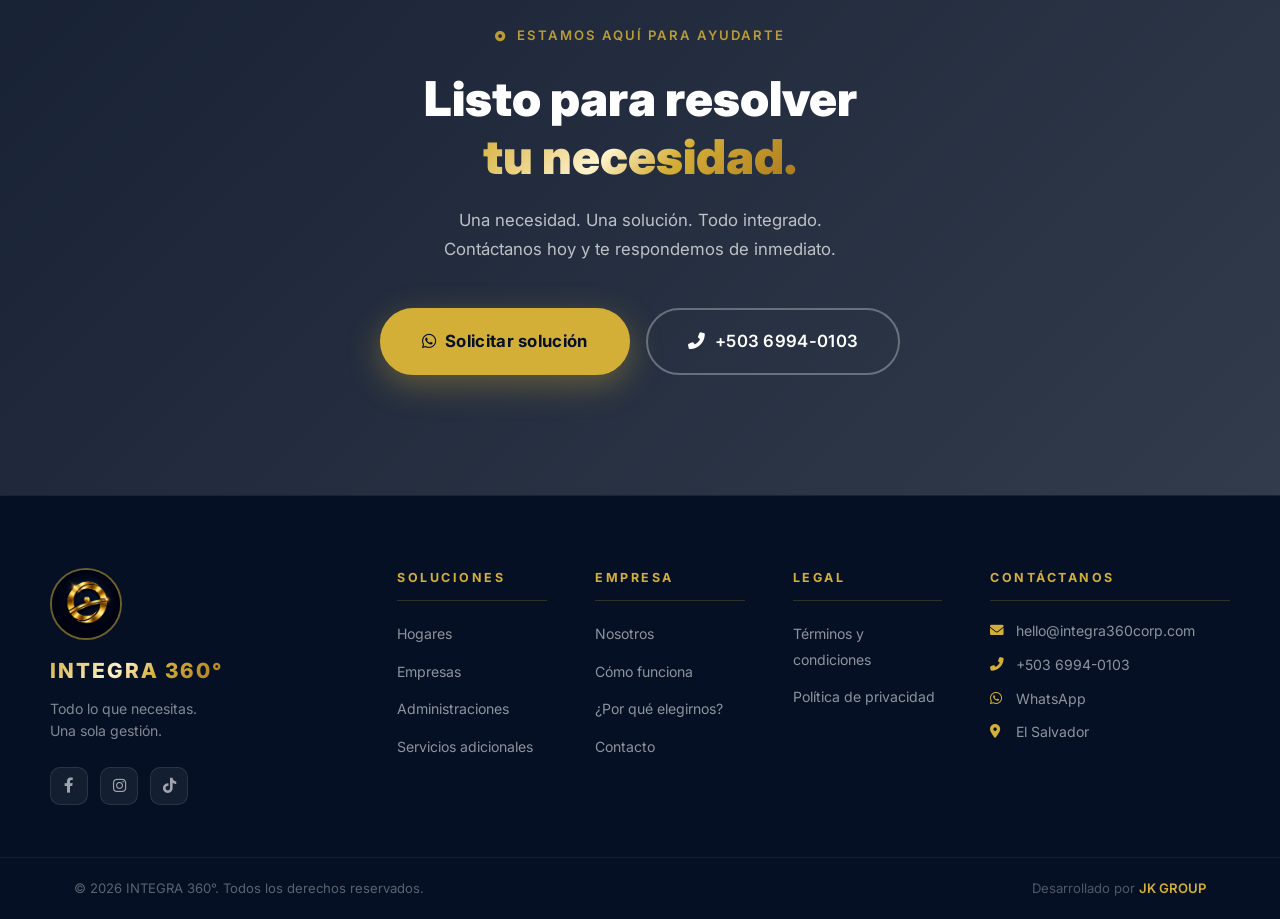
==== commit 93e26346: "actualizacion del sitio web" ====
--- a/index.html
+++ b/index.html
@@ -1,21 +1,35 @@
 <!DOCTYPE html>
 <html lang="es-SV" itemscope itemtype="https://schema.org/WebPage">
-  <head>
+<head>
+
+    <!-- Charset y viewport PRIMERO — requerido por Google para indexación correcta -->
     <meta charset="UTF-8" />
     <meta name="viewport" content="width=device-width, initial-scale=1.0" />
     <meta name="theme-color" content="#051024" />
 
+    <!-- Google Analytics 4 — async: no bloquea render ni indexación -->
+    <script async src="https://www.googletagmanager.com/gtag/js?id=G-BEDM810LPW"></script>
+    <script>
+      window.dataLayer = window.dataLayer || [];
+      function gtag(){dataLayer.push(arguments);}
+      gtag('js', new Date());
+      gtag('config', 'G-BEDM810LPW', {
+        'anonymize_ip': true,
+        'cookie_flags': 'SameSite=None;Secure'
+      });
+    </script>
+
     <!-- SEO Meta Tags -->
-    <title>INTEGRA 360° | Servicios Residenciales en El Salvador</title>
+    <title>INTEGRA 360° | Gestión Integral de Servicios — Hogares, Empresas y Administraciones</title>
 
     <meta
       name="description"
-      content="INTEGRA 360° ofrece gestión integral de servicios residenciales en El Salvador: limpieza, organización, lavado de vehículos, jardinería y mantenimiento."
+      content="INTEGRA 360° es tu empresa de gestión integral de servicios en El Salvador. Soluciones para hogares, empresas y administraciones. Mantenimiento, limpieza, áreas verdes, vehículos, mudanzas y más. Todo lo que necesitas. Una sola gestión."
     />
 
     <meta
       name="keywords"
-      content="Integra 360, servicios residenciales, limpieza residencial, organización del hogar, lavado de vehículos, mantenimiento del hogar, jardinería, pet care, lavandería, El Salvador"
+      content="INTEGRA 360, gestión integral de servicios, servicios para hogares, servicios para empresas, servicios para condominios, mantenimiento, limpieza, áreas verdes, soluciones empresariales, gestión de servicios, El Salvador"
     />
 
     <meta name="author" content="INTEGRA 360°" />
@@ -29,24 +43,17 @@
     <link rel="manifest" href="/site.webmanifest" />
 
     <!-- Favicon Configuration -->
-    <link rel="icon" type="image/x-icon" href="/favicon.ico" />
+    <link rel="icon" type="image/png" sizes="48x48" href="/favicon-48.png" />
+    <link rel="icon" type="image/png" sizes="32x32" href="/favicon-32.png" />
     <link rel="icon" type="image/png" sizes="16x16" href="/favicon-16.png" />
-    <link rel="icon" type="image/png" sizes="32x32" href="/favicon-32.png" />
-    <link rel="icon" type="image/png" sizes="48x48" href="/favicon-48.png" />
     <link rel="icon" type="image/png" sizes="192x192" href="/favicon-192.png" />
     <link rel="icon" type="image/png" sizes="512x512" href="/favicon-512.png" />
     <link rel="apple-touch-icon" sizes="180x180" href="/apple-touch-icon.png" />
 
-    <!-- Open Graph (Facebook / WhatsApp / LinkedIn) -->
+    <!-- Open Graph -->
     <meta property="og:type" content="website" />
-    <meta
-      property="og:title"
-      content="INTEGRA 360° | Gestión Integral de Servicios Residenciales"
-    />
-    <meta
-      property="og:description"
-      content="Tu hogar. Tu tiempo. Todo resuelto. Paquetes de limpieza, organización, vehículos y mantenimiento en El Salvador."
-    />
+    <meta property="og:title" content="INTEGRA 360° | Todo lo que necesitas. Una sola gestión." />
+    <meta property="og:description" content="Gestión integral de servicios para hogares, empresas y administraciones en El Salvador. Una necesidad. Una solución. Todo integrado." />
     <meta property="og:url" content="https://www.integra360corp.com/" />
     <meta property="og:image" content="https://www.integra360corp.com/img/logo.webp" />
     <meta property="og:image:secure_url" content="https://www.integra360corp.com/img/logo.webp" />
@@ -59,12 +66,12 @@
 
     <!-- Twitter Cards -->
     <meta name="twitter:card" content="summary_large_image" />
-    <meta name="twitter:title" content="INTEGRA 360° | Servicios Residenciales El Salvador" />
-    <meta name="twitter:description" content="Gestión integral de servicios residenciales en El Salvador. Limpieza, organización, mantenimiento y más desde una sola app." />
+    <meta name="twitter:title" content="INTEGRA 360° | Gestión Integral de Servicios El Salvador" />
+    <meta name="twitter:description" content="Todo lo que necesitas. Una sola gestión. Servicios para hogares, empresas y administraciones en El Salvador." />
     <meta name="twitter:image" content="https://www.integra360corp.com/img/logo.webp" />
     <meta name="twitter:image:alt" content="Logotipo Oficial INTEGRA 360°" />
 
-    <!-- Datos Estructurados JSON-LD (Schema.org - Organization, LocalBusiness y WebSite) -->
+    <!-- Datos Estructurados JSON-LD -->
     <script type="application/ld+json">
     {
       "@context": "https://schema.org",
@@ -84,11 +91,11 @@
             "width": "1254",
             "height": "1254"
           },
-          "image": {
-            "@id": "https://www.integra360corp.com/#logo"
-          },
+          "image": { "@id": "https://www.integra360corp.com/#logo" },
           "email": "hello@integra360corp.com",
           "telephone": "+50369940103",
+          "description": "Empresa de gestión integral de servicios para hogares, empresas y administraciones en El Salvador. Coordinamos, supervisamos y damos seguimiento para garantizar resultados de calidad.",
+          "areaServed": { "@type": "Country", "name": "El Salvador" },
           "sameAs": [
             "https://www.facebook.com/profile.php?id=61587207488110",
             "https://www.instagram.com/integra360_sv/",
@@ -96,1271 +103,725 @@
           ]
         },
         {
-          "@type": ["LocalBusiness", "HomeAndConstructionBusiness"],
+          "@type": ["LocalBusiness", "ProfessionalService"],
           "@id": "https://www.integra360corp.com/#localbusiness",
           "name": "INTEGRA 360°",
-          "description": "Empresa de gestión integral de servicios residenciales en El Salvador. Ofrecemos paquetes mensuales de limpieza residencial, organización del hogar, lavado de vehículos, mantenimiento, jardinería, pet care, laundry in house, event planning y carwash móvil.",
+          "description": "Gestión integral de servicios para hogares, empresas y administraciones en El Salvador. Mantenimiento, limpieza, áreas verdes, vehículos, mudanzas y servicios especializados.",
           "url": "https://www.integra360corp.com/",
           "telephone": "+50369940103",
           "email": "hello@integra360corp.com",
           "priceRange": "$$",
-          "parentOrganization": {
-            "@id": "https://www.integra360corp.com/#organization"
-          },
-          "logo": {
-            "@id": "https://www.integra360corp.com/#logo"
-          },
-          "image": {
-            "@id": "https://www.integra360corp.com/#logo"
-          },
           "address": {
             "@type": "PostalAddress",
             "addressCountry": "SV",
             "addressRegion": "San Salvador",
             "addressLocality": "San Salvador"
           },
-          "areaServed": {
-            "@type": "Country",
-            "name": "El Salvador"
-          },
+          "areaServed": { "@type": "Country", "name": "El Salvador" },
           "sameAs": [
             "https://www.facebook.com/profile.php?id=61587207488110",
             "https://www.instagram.com/integra360_sv/",
             "https://www.tiktok.com/@integra360sv"
-          ],
-          "hasOfferCatalog": {
-            "@type": "OfferCatalog",
-            "name": "Servicios Residenciales Integra 360°",
-            "itemListElement": [
-              {
-                "@type": "OfferCatalog",
-                "name": "Paquetes Mensuales",
-                "itemListElement": [
-                  {
-                    "@type": "Offer",
-                    "itemOffered": {
-                      "@type": "Service",
-                      "name": "Paquete Esencial",
-                      "description": "Limpieza residencial general (2 veces por mes) y organización de espacios clave"
-                    },
-                    "price": "75.00",
-                    "priceCurrency": "USD"
-                  },
-                  {
-                    "@type": "Offer",
-                    "itemOffered": {
-                      "@type": "Service",
-                      "name": "Paquete Confort",
-                      "description": "Limpieza general, organización y lavado básico de vehículo (1 vez por mes)"
-                    },
-                    "price": "115.00",
-                    "priceCurrency": "USD"
-                  },
-                  {
-                    "@type": "Offer",
-                    "itemOffered": {
-                      "@type": "Service",
-                      "name": "Paquete Integral Premium",
-                      "description": "Limpieza profunda (4 veces por mes), organización y lavado de vehículo (2 veces por mes)"
-                    },
-                    "price": "150.00",
-                    "priceCurrency": "USD"
-                  }
-                ]
-              },
-              {
-                "@type": "OfferCatalog",
-                "name": "Servicios Adicionales",
-                "itemListElement": [
-                  {"@type": "Offer", "itemOffered": {"@type": "Service", "name": "Cuidado de jardín"}},
-                  {"@type": "Offer", "itemOffered": {"@type": "Service", "name": "Laundry in house"}},
-                  {"@type": "Offer", "itemOffered": {"@type": "Service", "name": "Mantenimiento del hogar"}},
-                  {"@type": "Offer", "itemOffered": {"@type": "Service", "name": "Pet care"}},
-                  {"@type": "Offer", "itemOffered": {"@type": "Service", "name": "Event Planner"}},
-                  {"@type": "Offer", "itemOffered": {"@type": "Service", "name": "Carwash Móvil"}}
-                ]
-              }
-            ]
-          }
+          ]
         },
         {
           "@type": "WebSite",
           "@id": "https://www.integra360corp.com/#website",
           "url": "https://www.integra360corp.com/",
           "name": "INTEGRA 360°",
-          "description": "Gestión Integral de Servicios Residenciales en El Salvador",
-          "publisher": {
-            "@id": "https://www.integra360corp.com/#organization"
-          },
+          "description": "Gestión Integral de Servicios para Hogares, Empresas y Administraciones en El Salvador",
+          "publisher": { "@id": "https://www.integra360corp.com/#organization" },
           "inLanguage": "es-SV"
         }
       ]
     }
     </script>
 
-    <!-- Resource Hints & Preloads (Core Web Vitals Optimization) -->
+    <!-- Resource Hints & Preloads -->
+    <link rel="preconnect" href="https://fonts.googleapis.com" />
+    <link rel="preconnect" href="https://fonts.gstatic.com" crossorigin />
     <link rel="preconnect" href="https://cdnjs.cloudflare.com" crossorigin />
     <link rel="dns-prefetch" href="https://cdnjs.cloudflare.com" />
-    <link rel="preload" href="img/modern-hero.webp" as="image" type="image/webp" fetchpriority="high" />
+    <link rel="preload" href="img/hero-composite.jpg" as="image" fetchpriority="high" />
     <link rel="preload" href="img/logo.webp" as="image" type="image/webp" />
 
+    <!-- Google Fonts — Inter -->
+    <link href="https://fonts.googleapis.com/css2?family=Inter:wght@300;400;500;600;700;800;900&display=swap" rel="stylesheet" />
+
     <!-- Stylesheets -->
-    <link rel="stylesheet" href="styles.css?v=4.0" />
-    <link
-      rel="stylesheet"
-      href="https://cdnjs.cloudflare.com/ajax/libs/font-awesome/6.0.0/css/all.min.css"
-    />
-  </head>
-
-  <body>
-    <nav class="navbar" aria-label="Navegación principal de INTEGRA 360°">
-      <div class="container">
-        <a href="#inicio" class="logo" aria-label="Ir al inicio - INTEGRA 360°">
-          <img src="img/logo.webp" alt="Logo INTEGRA 360° - Servicios Residenciales El Salvador" class="logo-img" width="60" height="60" fetchpriority="high" decoding="async" />
+    <link rel="stylesheet" href="styles.css?v=5.0" />
+    <link rel="stylesheet" href="https://cdnjs.cloudflare.com/ajax/libs/font-awesome/6.0.0/css/all.min.css" />
+
+</head>
+<body>
+
+    <!-- ================================================================
+         NAVBAR
+    ================================================================ -->
+    <nav class="navbar" id="navbar" aria-label="Navegación principal de INTEGRA 360°">
+        <div class="container nav-container">
+            <a href="#inicio" class="logo" aria-label="Ir al inicio — INTEGRA 360°">
+                <img src="img/logo.webp" alt="Logo INTEGRA 360°" class="logo-img" width="52" height="52" fetchpriority="high" decoding="async" />
+                <span class="logo-text gold-metallic-text">INTEGRA 360°</span>
+            </a>
+
+            <div class="menu-toggle" id="mobile-menu" role="button" tabindex="0" aria-label="Abrir menú de navegación" aria-expanded="false">
+                <span class="bar"></span>
+                <span class="bar"></span>
+                <span class="bar"></span>
+            </div>
+
+            <ul class="nav-menu" role="list">
+                <li><a href="#inicio" class="nav-link">Inicio</a></li>
+                <li><a href="#soluciones" class="nav-link">Soluciones</a></li>
+                <li><a href="#como-funciona" class="nav-link">Cómo funciona</a></li>
+                <li><a href="#nosotros" class="nav-link">Para quién</a></li>
+                <li><a href="#por-que" class="nav-link">Nosotros</a></li>
+                <li>
+                    <a
+                        href="https://wa.me/50369940103?text=Hola,%20me%20gustaría%20solicitar%20una%20solución%20con%20INTEGRA%20360°."
+                        target="_blank"
+                        rel="noopener noreferrer"
+                        class="nav-link btn-nav"
+                        id="nav-cta"
+                        aria-label="Solicitar solución por WhatsApp"
+                    >Solicitar solución</a>
+                </li>
+            </ul>
+        </div>
+    </nav>
+
+    <!-- ================================================================
+         HERO
+    ================================================================ -->
+    <header id="inicio" class="hero" aria-label="Sección principal de INTEGRA 360°">
+        <div class="hero-overlay"></div>
+        <div class="hero-gradient-left"></div>
+        <div class="hero-gradient-right"></div>
+
+        <div class="container hero-content">
+            <div class="hero-eyebrow">
+                <span class="eyebrow-badge">
+                    <i class="fas fa-circle-dot" aria-hidden="true"></i>
+                    Gestión Integral de Servicios
+                </span>
+            </div>
+
+            <h1 class="hero-title">
+                Todo lo que necesitas.<br>
+                <span class="gold-metallic-text">Una sola gestión.</span>
+            </h1>
+
+            <p class="hero-subtitle">
+                Conectamos hogares, empresas y administraciones con soluciones confiables,<br class="break-desktop">
+                personalizadas y eficientes. Nos encargamos de todo para que tú no tengas que hacerlo.
+            </p>
+
+            <div class="hero-cta-group">
+                <a href="#soluciones" class="btn btn-primary btn-hero-primary" id="hero-cta-explorar">
+                    <i class="fas fa-compass" aria-hidden="true"></i>
+                    Explorar soluciones
+                </a>
+                <a
+                    href="https://wa.me/50369940103?text=Hola,%20me%20gustaría%20solicitar%20una%20solución%20con%20INTEGRA%20360°."
+                    target="_blank"
+                    rel="noopener noreferrer"
+                    class="btn btn-hero-secondary"
+                    id="hero-cta-solicitar"
+                    aria-label="Solicitar una solución por WhatsApp"
+                >
+                    <i class="fas fa-arrow-right" aria-hidden="true"></i>
+                    Solicitar una solución
+                </a>
+            </div>
+
+            <div class="hero-ecosystem-badges" aria-label="Ecosistemas que atendemos">
+                <span class="ecosystem-badge">
+                    <i class="fas fa-home" aria-hidden="true"></i>
+                    Hogares
+                </span>
+                <span class="ecosystem-divider" aria-hidden="true">·</span>
+                <span class="ecosystem-badge">
+                    <i class="fas fa-building" aria-hidden="true"></i>
+                    Empresas
+                </span>
+                <span class="ecosystem-divider" aria-hidden="true">·</span>
+                <span class="ecosystem-badge">
+                    <i class="fas fa-city" aria-hidden="true"></i>
+                    Administraciones
+                </span>
+            </div>
+        </div>
+
+        <a href="#nosotros" class="hero-scroll-indicator" aria-label="Ir a siguiente sección">
+            <span class="scroll-line"></span>
+            <i class="fas fa-chevron-down" aria-hidden="true"></i>
         </a>
-        <div class="menu-toggle" id="mobile-menu" role="button" tabindex="0" aria-label="Abrir menú de navegación" aria-expanded="false">
-          <span class="bar"></span>
-          <span class="bar"></span>
-          <span class="bar"></span>
-        </div>
-        <ul class="nav-menu">
-          <li><a href="#inicio" class="nav-link">Inicio</a></li>
-          <li><a href="#nosotros" class="nav-link">Nosotros</a></li>
-          <li><a href="#paquetes" class="nav-link">Paquetes</a></li>
-          <li><a href="#servicios" class="nav-link">Servicios Extra</a></li>
-          <!-- APP INTEGRA 360° - Cambiar URL cuando se migre a dominio propio -->
-          <li>
-            <a
-              href="https://integra360-preview.preview.emergentagent.com"
-              target="_blank"
-              rel="noopener noreferrer"
-              class="nav-link btn-nav-panel"
-              aria-label="Acceder al panel de usuario de INTEGRA 360°"
-              ><i class="fas fa-th-large" style="margin-right: 6px" aria-hidden="true"></i>Mi
-              Panel</a
-            >
-          </li>
-          <li><a href="#contacto" class="nav-link btn-nav">Contáctanos</a></li>
-        </ul>
-      </div>
-    </nav>
-
-    <header id="inicio" class="hero">
-      <div class="hero-overlay"></div>
-      <div class="hero-top-brand">
-        <h2 class="gold-metallic-text hero-title-brand">INTEGRA 360&deg;</h2>
-      </div>
-      <div class="container hero-content">
-        <h1 style="color: var(--accent-color)">
-          Tu hogar. Tu tiempo. Todo resuelto.
-        </h1>
-        <p style="font-size: 1.25rem; font-weight: 500; margin-top: 10px">
-          No es limpieza. Es calidad de vida con un solo click.
-        </p>
-        <div class="hero-cta-group">
-          <a
-            href="#paquetes"
-            class="btn btn-primary"
-            style="padding: 15px 35px; font-size: 1.1rem"
-            >Ver Paquetes</a
-          >
-          <!-- APP INTEGRA 360° - Cambiar URL cuando se migre a dominio propio -->
-          <a
-            href="https://integra360-preview.preview.emergentagent.com"
+    </header>
+
+    <!-- ================================================================
+         ¿QUÉ ES INTEGRA 360°?
+    ================================================================ -->
+    <section id="nosotros" class="section section-que-es" aria-labelledby="que-es-title">
+        <div class="container">
+            <div class="section-header text-center">
+                <span class="section-label">Nuestra esencia</span>
+                <h2 class="section-title" id="que-es-title">¿Qué es INTEGRA 360°?</h2>
+                <p class="section-subtitle">Un ecosistema que conecta necesidades con soluciones.</p>
+            </div>
+
+            <p class="que-es-description text-center">
+                Somos una empresa de gestión integral de servicios para ecosistemas residenciales y corporativos.
+                Coordinamos, supervisamos y damos seguimiento para garantizar resultados de calidad.
+                <strong>Tú tienes una necesidad. Nosotros encontramos la solución.</strong>
+            </p>
+
+            <!-- Diagrama visual -->
+            <div class="ecosystem-diagram" aria-label="Diagrama del ecosistema INTEGRA 360°">
+
+                <div class="diagram-column diagram-column--left">
+                    <div class="diagram-node diagram-node--client">
+                        <div class="diagram-node__icon">
+                            <i class="fas fa-user-circle" aria-hidden="true"></i>
+                        </div>
+                        <h3 class="diagram-node__title">TÚ</h3>
+                        <ul class="diagram-node__list" aria-label="Tipos de cliente">
+                            <li><i class="fas fa-home" aria-hidden="true"></i> Hogares</li>
+                            <li><i class="fas fa-building" aria-hidden="true"></i> Empresas</li>
+                            <li><i class="fas fa-city" aria-hidden="true"></i> Administraciones</li>
+                        </ul>
+                    </div>
+                </div>
+
+                <div class="diagram-column diagram-column--center">
+                    <div class="diagram-arrow diagram-arrow--in" aria-hidden="true">
+                        <i class="fas fa-arrow-right"></i>
+                    </div>
+                    <div class="diagram-node diagram-node--brand">
+                        <div class="diagram-brand-logo">
+                            <img src="img/logo.webp" alt="INTEGRA 360° — Gestión integral" width="70" height="70" loading="lazy" decoding="async" />
+                        </div>
+                        <h3 class="diagram-node__title gold-metallic-text">INTEGRA 360°</h3>
+                        <p class="diagram-node__desc">Gestión integral de servicios</p>
+                    </div>
+                    <div class="diagram-arrow diagram-arrow--out" aria-hidden="true">
+                        <i class="fas fa-arrow-right"></i>
+                    </div>
+                </div>
+
+                <div class="diagram-column diagram-column--right">
+                    <div class="diagram-node diagram-node--solutions">
+                        <div class="diagram-node__icon">
+                            <i class="fas fa-layer-group" aria-hidden="true"></i>
+                        </div>
+                        <h3 class="diagram-node__title">SOLUCIONES</h3>
+                        <ul class="diagram-node__list" aria-label="Tipos de soluciones">
+                            <li><i class="fas fa-tools" aria-hidden="true"></i> Mantenimiento</li>
+                            <li><i class="fas fa-broom" aria-hidden="true"></i> Limpieza</li>
+                            <li><i class="fas fa-leaf" aria-hidden="true"></i> Áreas verdes</li>
+                            <li><i class="fas fa-car" aria-hidden="true"></i> Vehículos</li>
+                            <li><i class="fas fa-box" aria-hidden="true"></i> Mudanzas</li>
+                            <li><i class="fas fa-plus-circle" aria-hidden="true"></i> Y mucho más</li>
+                        </ul>
+                    </div>
+                </div>
+
+            </div>
+        </div>
+    </section>
+
+    <!-- ================================================================
+         SOLUCIONES PARA CADA NECESIDAD
+    ================================================================ -->
+    <section id="soluciones" class="section section-soluciones" aria-labelledby="soluciones-title">
+        <div class="container">
+            <div class="section-header text-center">
+                <span class="section-label section-label--light">Lo que hacemos</span>
+                <h2 class="section-title section-title--light" id="soluciones-title">Soluciones para cada necesidad</h2>
+                <p class="section-subtitle section-subtitle--light">Elige tu ecosistema y descubre todo lo que podemos resolver por ti.</p>
+            </div>
+
+            <div class="solutions-grid">
+
+                <!-- Card Hogares -->
+                <article class="solution-card" id="card-hogares" aria-label="Soluciones para Hogares">
+                    <div class="solution-card__image-wrapper">
+                        <img
+                            src="img/solution-hogares.jpg"
+                            alt="Hogar moderno y familiar — servicios integrales para tu hogar"
+                            class="solution-card__image"
+                            loading="lazy"
+                            decoding="async"
+                        />
+                        <div class="solution-card__overlay"></div>
+                    </div>
+                    <div class="solution-card__content">
+                        <div class="solution-card__icon">
+                            <i class="fas fa-home" aria-hidden="true"></i>
+                        </div>
+                        <h3 class="solution-card__title">Hogares</h3>
+                        <p class="solution-card__desc">Soluciones para tu hogar y familia, para que disfrutes tu tiempo sin preocupaciones.</p>
+                        <ul class="solution-card__services" aria-label="Servicios para hogares">
+                            <li><i class="fas fa-check" aria-hidden="true"></i> Limpieza</li>
+                            <li><i class="fas fa-check" aria-hidden="true"></i> Mantenimiento</li>
+                            <li><i class="fas fa-check" aria-hidden="true"></i> Áreas verdes</li>
+                            <li><i class="fas fa-check" aria-hidden="true"></i> Laundry in house</li>
+                            <li><i class="fas fa-check" aria-hidden="true"></i> Pet care</li>
+                            <li><i class="fas fa-check" aria-hidden="true"></i> Mudanzas</li>
+                            <li class="solution-card__more">+ Y mucho más</li>
+                        </ul>
+                        <a
+                            href="https://wa.me/50369940103?text=Hola,%20me%20interesan%20las%20soluciones%20para%20Hogares%20de%20INTEGRA%20360°."
+                            target="_blank"
+                            rel="noopener noreferrer"
+                            class="btn btn-solution"
+                            aria-label="Ver soluciones para Hogares por WhatsApp"
+                        >
+                            Ver soluciones <i class="fas fa-arrow-right" aria-hidden="true"></i>
+                        </a>
+                    </div>
+                </article>
+
+                <!-- Card Empresas -->
+                <article class="solution-card solution-card--featured" id="card-empresas" aria-label="Soluciones para Empresas">
+                    <div class="solution-card__image-wrapper">
+                        <img
+                            src="img/solution-empresas.jpg"
+                            alt="Lobby corporativo moderno — servicios integrales para empresas"
+                            class="solution-card__image"
+                            loading="lazy"
+                            decoding="async"
+                        />
+                        <div class="solution-card__overlay"></div>
+                    </div>
+                    <div class="solution-card__content">
+                        <div class="solution-card__icon">
+                            <i class="fas fa-building" aria-hidden="true"></i>
+                        </div>
+                        <h3 class="solution-card__title">Empresas</h3>
+                        <p class="solution-card__desc">Servicios para que tu empresa opere de manera eficiente y sin preocupaciones.</p>
+                        <ul class="solution-card__services" aria-label="Servicios para empresas">
+                            <li><i class="fas fa-check" aria-hidden="true"></i> Limpieza corporativa</li>
+                            <li><i class="fas fa-check" aria-hidden="true"></i> Mantenimiento</li>
+                            <li><i class="fas fa-check" aria-hidden="true"></i> Áreas verdes</li>
+                            <li><i class="fas fa-check" aria-hidden="true"></i> Gestión de instalaciones</li>
+                            <li><i class="fas fa-check" aria-hidden="true"></i> Servicios especializados</li>
+                            <li><i class="fas fa-check" aria-hidden="true"></i> Vehículos</li>
+                            <li class="solution-card__more">+ Y mucho más</li>
+                        </ul>
+                        <a
+                            href="https://wa.me/50369940103?text=Hola,%20me%20interesan%20las%20soluciones%20para%20Empresas%20de%20INTEGRA%20360°."
+                            target="_blank"
+                            rel="noopener noreferrer"
+                            class="btn btn-solution btn-solution--featured"
+                            aria-label="Ver soluciones para Empresas por WhatsApp"
+                        >
+                            Ver soluciones <i class="fas fa-arrow-right" aria-hidden="true"></i>
+                        </a>
+                    </div>
+                </article>
+
+                <!-- Card Administraciones -->
+                <article class="solution-card" id="card-administraciones" aria-label="Soluciones para Administraciones">
+                    <div class="solution-card__image-wrapper">
+                        <img
+                            src="img/solution-administraciones.jpg"
+                            alt="Residencial de lujo con áreas comunes — servicios para administraciones"
+                            class="solution-card__image"
+                            loading="lazy"
+                            decoding="async"
+                        />
+                        <div class="solution-card__overlay"></div>
+                    </div>
+                    <div class="solution-card__content">
+                        <div class="solution-card__icon">
+                            <i class="fas fa-city" aria-hidden="true"></i>
+                        </div>
+                        <h3 class="solution-card__title">Administraciones</h3>
+                        <p class="solution-card__desc">Soluciones integrales para condominios, residenciales y propiedades administradas.</p>
+                        <ul class="solution-card__services" aria-label="Servicios para administraciones">
+                            <li><i class="fas fa-check" aria-hidden="true"></i> Mantenimiento integral</li>
+                            <li><i class="fas fa-check" aria-hidden="true"></i> Limpieza de áreas comunes</li>
+                            <li><i class="fas fa-check" aria-hidden="true"></i> Áreas verdes</li>
+                            <li><i class="fas fa-check" aria-hidden="true"></i> Servicios especiales</li>
+                            <li><i class="fas fa-check" aria-hidden="true"></i> Gestión de servicios</li>
+                            <li class="solution-card__more">+ Y mucho más</li>
+                        </ul>
+                        <a
+                            href="https://wa.me/50369940103?text=Hola,%20me%20interesan%20las%20soluciones%20para%20Administraciones%20de%20INTEGRA%20360°."
+                            target="_blank"
+                            rel="noopener noreferrer"
+                            class="btn btn-solution"
+                            aria-label="Ver soluciones para Administraciones por WhatsApp"
+                        >
+                            Ver soluciones <i class="fas fa-arrow-right" aria-hidden="true"></i>
+                        </a>
+                    </div>
+                </article>
+
+            </div>
+        </div>
+    </section>
+
+    <!-- ================================================================
+         ¿TIENES UNA NECESIDAD DIFERENTE?
+    ================================================================ -->
+    <section id="necesidad-personalizada" class="section section-custom-need" aria-labelledby="custom-need-title">
+        <div class="container">
+            <div class="custom-need-card">
+                <div class="custom-need-icon" aria-hidden="true">
+                    <i class="fas fa-lightbulb"></i>
+                </div>
+                <div class="custom-need-content">
+                    <h2 class="custom-need-title" id="custom-need-title">¿Tienes una necesidad diferente?</h2>
+                    <p class="custom-need-desc">
+                        Cuéntanos qué necesitas y encontraremos la solución ideal para ti.
+                        No te limites a un catálogo. Si existe una necesidad, INTEGRA 360° encuentra la manera de resolverla.
+                    </p>
+                </div>
+                <a
+                    href="https://wa.me/50369940103?text=Hola,%20tengo%20una%20necesidad%20especial%20y%20me%20gustaría%20que%20INTEGRA%20360°%20me%20ayude%20a%20resolverla."
+                    target="_blank"
+                    rel="noopener noreferrer"
+                    class="btn btn-primary btn-custom-need"
+                    id="custom-need-cta"
+                    aria-label="Solicitar solución personalizada por WhatsApp"
+                >
+                    <i class="fab fa-whatsapp" aria-hidden="true"></i>
+                    Solicitar solución
+                </a>
+            </div>
+        </div>
+    </section>
+
+    <!-- ================================================================
+         ¿CÓMO FUNCIONA?
+    ================================================================ -->
+    <section id="como-funciona" class="section section-process" aria-labelledby="process-title">
+        <div class="container">
+            <div class="section-header text-center">
+                <span class="section-label section-label--light">Simple y transparente</span>
+                <h2 class="section-title section-title--light" id="process-title">¿Cómo funciona?</h2>
+                <p class="section-subtitle section-subtitle--light">De tu necesidad a la solución en cinco pasos claros.</p>
+            </div>
+
+            <div class="process-steps" aria-label="Pasos del proceso de INTEGRA 360°">
+
+                <div class="process-step reveal-on-scroll" id="step-1">
+                    <div class="step-number" aria-hidden="true">01</div>
+                    <div class="step-connector step-connector--right" aria-hidden="true"></div>
+                    <div class="step-icon" aria-hidden="true">
+                        <i class="fas fa-comment-dots"></i>
+                    </div>
+                    <h3 class="step-title">Cuéntanos qué necesitas</h3>
+                    <p class="step-desc">Nos contactas y nos explicas tu necesidad. Sin formularios complicados.</p>
+                </div>
+
+                <div class="process-step reveal-on-scroll" id="step-2">
+                    <div class="step-number" aria-hidden="true">02</div>
+                    <div class="step-connector step-connector--left" aria-hidden="true"></div>
+                    <div class="step-connector step-connector--right" aria-hidden="true"></div>
+                    <div class="step-icon" aria-hidden="true">
+                        <i class="fas fa-drafting-compass"></i>
+                    </div>
+                    <h3 class="step-title">Diseñamos la solución</h3>
+                    <p class="step-desc">Analizamos y definimos la mejor solución para tu situación específica.</p>
+                </div>
+
+                <div class="process-step reveal-on-scroll" id="step-3">
+                    <div class="step-number" aria-hidden="true">03</div>
+                    <div class="step-connector step-connector--left" aria-hidden="true"></div>
+                    <div class="step-connector step-connector--right" aria-hidden="true"></div>
+                    <div class="step-icon" aria-hidden="true">
+                        <i class="fas fa-network-wired"></i>
+                    </div>
+                    <h3 class="step-title">Coordinamos todo</h3>
+                    <p class="step-desc">Gestionamos todos los recursos necesarios. Tú no tienes que coordinar nada.</p>
+                </div>
+
+                <div class="process-step reveal-on-scroll" id="step-4">
+                    <div class="step-number" aria-hidden="true">04</div>
+                    <div class="step-connector step-connector--left" aria-hidden="true"></div>
+                    <div class="step-connector step-connector--right" aria-hidden="true"></div>
+                    <div class="step-icon" aria-hidden="true">
+                        <i class="fas fa-clipboard-check"></i>
+                    </div>
+                    <h3 class="step-title">Damos seguimiento</h3>
+                    <p class="step-desc">Supervisamos el servicio y te mantenemos informado en todo momento.</p>
+                </div>
+
+                <div class="process-step reveal-on-scroll" id="step-5">
+                    <div class="step-number" aria-hidden="true">05</div>
+                    <div class="step-connector step-connector--left" aria-hidden="true"></div>
+                    <div class="step-icon" aria-hidden="true">
+                        <i class="fas fa-check-double"></i>
+                    </div>
+                    <h3 class="step-title">Tú recibes el resultado</h3>
+                    <p class="step-desc">Una solución completa, sin complicaciones. Eso es INTEGRA 360°.</p>
+                </div>
+
+            </div>
+        </div>
+    </section>
+
+    <!-- ================================================================
+         ¿POR QUÉ ELEGIR INTEGRA 360°?
+    ================================================================ -->
+    <section id="por-que" class="section section-benefits" aria-labelledby="benefits-title">
+        <div class="container">
+            <div class="section-header text-center">
+                <span class="section-label">Por qué confiar en nosotros</span>
+                <h2 class="section-title" id="benefits-title">¿Por qué elegir INTEGRA 360°?</h2>
+                <p class="section-subtitle">Porque tu tranquilidad merece más que promesas.</p>
+            </div>
+
+            <div class="benefits-grid">
+
+                <div class="benefit-card reveal-on-scroll" id="benefit-1">
+                    <div class="benefit-card__icon" aria-hidden="true">
+                        <i class="fas fa-user-check"></i>
+                    </div>
+                    <h3 class="benefit-card__title">Proveedores verificados</h3>
+                    <p class="benefit-card__desc">Trabajamos con especialistas confiables, evaluados y comprometidos con la calidad.</p>
+                </div>
+
+                <div class="benefit-card reveal-on-scroll" id="benefit-2">
+                    <div class="benefit-card__icon" aria-hidden="true">
+                        <i class="fas fa-medal"></i>
+                    </div>
+                    <h3 class="benefit-card__title">Calidad garantizada</h3>
+                    <p class="benefit-card__desc">Supervisamos cada servicio para asegurar tu satisfacción en cada detalle.</p>
+                </div>
+
+                <div class="benefit-card reveal-on-scroll" id="benefit-3">
+                    <div class="benefit-card__icon" aria-hidden="true">
+                        <i class="fas fa-headset"></i>
+                    </div>
+                    <h3 class="benefit-card__title">Atención personalizada</h3>
+                    <p class="benefit-card__desc">Un equipo dedicado, listo para acompañarte antes, durante y después del servicio.</p>
+                </div>
+
+                <div class="benefit-card reveal-on-scroll" id="benefit-4">
+                    <div class="benefit-card__icon" aria-hidden="true">
+                        <i class="fas fa-hourglass-half"></i>
+                    </div>
+                    <h3 class="benefit-card__title">Ahorro de tiempo y esfuerzo</h3>
+                    <p class="benefit-card__desc">Nos encargamos de todo para que tú puedas enfocarte en lo que realmente importa.</p>
+                </div>
+
+                <div class="benefit-card reveal-on-scroll" id="benefit-5">
+                    <div class="benefit-card__icon" aria-hidden="true">
+                        <i class="fas fa-shield-alt"></i>
+                    </div>
+                    <h3 class="benefit-card__title">Confianza total</h3>
+                    <p class="benefit-card__desc">Tu tranquilidad es nuestra prioridad. Operamos con total transparencia y responsabilidad.</p>
+                </div>
+
+            </div>
+        </div>
+    </section>
+
+    <!-- ================================================================
+         CTA FINAL
+    ================================================================ -->
+    <section id="contacto" class="section section-cta-final" aria-labelledby="cta-final-title">
+        <div class="cta-final-overlay"></div>
+        <div class="container cta-final-content">
+            <div class="cta-final-eyebrow" aria-hidden="true">
+                <i class="fas fa-circle-dot"></i>
+                <span>Estamos aquí para ayudarte</span>
+            </div>
+            <h2 class="cta-final-title" id="cta-final-title">
+                Listo para resolver<br>
+                <span class="gold-metallic-text">tu necesidad.</span>
+            </h2>
+            <p class="cta-final-desc">
+                Una necesidad. Una solución. Todo integrado.<br>
+                Contáctanos hoy y te respondemos de inmediato.
+            </p>
+            <div class="cta-final-buttons">
+                <a
+                    href="https://wa.me/50369940103?text=Hola,%20me%20gustaría%20solicitar%20una%20solución%20con%20INTEGRA%20360°."
+                    target="_blank"
+                    rel="noopener noreferrer"
+                    class="btn btn-primary btn-cta-wa"
+                    id="cta-whatsapp"
+                    aria-label="Solicitar solución por WhatsApp"
+                >
+                    <i class="fab fa-whatsapp" aria-hidden="true"></i>
+                    Solicitar solución
+                </a>
+                <a
+                    href="tel:+50369940103"
+                    class="btn btn-cta-phone"
+                    id="cta-phone"
+                    aria-label="Llamar a INTEGRA 360°"
+                >
+                    <i class="fas fa-phone-alt" aria-hidden="true"></i>
+                    +503 6994-0103
+                </a>
+            </div>
+        </div>
+    </section>
+
+    <!-- ================================================================
+         FOOTER
+    ================================================================ -->
+    <footer id="footer" aria-label="Pie de página de INTEGRA 360°">
+        <div class="container footer-main">
+            <div class="footer-grid">
+
+                <!-- Columna: Marca -->
+                <div class="footer-col footer-col--brand">
+                    <a href="#inicio" aria-label="Ir al inicio">
+                        <img src="img/logo.webp" alt="Logo INTEGRA 360°" class="footer-logo" width="72" height="72" loading="lazy" decoding="async" />
+                    </a>
+                    <h3 class="gold-metallic-text footer-brand-name">INTEGRA 360°</h3>
+                    <p class="footer-tagline">Todo lo que necesitas.<br>Una sola gestión.</p>
+                    <div class="footer-social">
+                        <a href="https://www.facebook.com/profile.php?id=61587207488110" target="_blank" rel="noopener noreferrer" class="footer-social-link" aria-label="Facebook de INTEGRA 360°">
+                            <i class="fab fa-facebook-f" aria-hidden="true"></i>
+                        </a>
+                        <a href="https://www.instagram.com/integra360_sv/" target="_blank" rel="noopener noreferrer" class="footer-social-link" aria-label="Instagram de INTEGRA 360°">
+                            <i class="fab fa-instagram" aria-hidden="true"></i>
+                        </a>
+                        <a href="https://www.tiktok.com/@integra360sv" target="_blank" rel="noopener noreferrer" class="footer-social-link" aria-label="TikTok de INTEGRA 360°">
+                            <i class="fab fa-tiktok" aria-hidden="true"></i>
+                        </a>
+                    </div>
+                </div>
+
+                <!-- Columna: Soluciones -->
+                <div class="footer-col">
+                    <h4 class="footer-col__title">Soluciones</h4>
+                    <ul class="footer-col__list">
+                        <li><a href="#card-hogares" class="footer-link">Hogares</a></li>
+                        <li><a href="#card-empresas" class="footer-link">Empresas</a></li>
+                        <li><a href="#card-administraciones" class="footer-link">Administraciones</a></li>
+                        <li>
+                            <a
+                                href="https://wa.me/50369940103?text=Hola,%20tengo%20una%20necesidad%20especial."
+                                target="_blank"
+                                rel="noopener noreferrer"
+                                class="footer-link"
+                            >Servicios adicionales</a>
+                        </li>
+                    </ul>
+                </div>
+
+                <!-- Columna: Empresa -->
+                <div class="footer-col">
+                    <h4 class="footer-col__title">Empresa</h4>
+                    <ul class="footer-col__list">
+                        <li><a href="#nosotros" class="footer-link">Nosotros</a></li>
+                        <li><a href="#como-funciona" class="footer-link">Cómo funciona</a></li>
+                        <li><a href="#por-que" class="footer-link">¿Por qué elegirnos?</a></li>
+                        <li><a href="#contacto" class="footer-link">Contacto</a></li>
+                    </ul>
+                </div>
+
+                <!-- Columna: Legal -->
+                <div class="footer-col">
+                    <h4 class="footer-col__title">Legal</h4>
+                    <ul class="footer-col__list">
+                        <li><a href="#footer" class="footer-link">Términos y condiciones</a></li>
+                        <li><a href="#footer" class="footer-link">Política de privacidad</a></li>
+                    </ul>
+                </div>
+
+                <!-- Columna: Contáctanos -->
+                <div class="footer-col">
+                    <h4 class="footer-col__title">Contáctanos</h4>
+                    <ul class="footer-col__list footer-col__list--contact">
+                        <li>
+                            <a href="mailto:hello@integra360corp.com" class="footer-link footer-link--contact" aria-label="Enviar email a INTEGRA 360°">
+                                <i class="fas fa-envelope" aria-hidden="true"></i>
+                                hello@integra360corp.com
+                            </a>
+                        </li>
+                        <li>
+                            <a href="tel:+50369940103" class="footer-link footer-link--contact" aria-label="Llamar a INTEGRA 360°">
+                                <i class="fas fa-phone-alt" aria-hidden="true"></i>
+                                +503 6994-0103
+                            </a>
+                        </li>
+                        <li>
+                            <a href="https://wa.me/50369940103" target="_blank" rel="noopener noreferrer" class="footer-link footer-link--contact" aria-label="WhatsApp de INTEGRA 360°">
+                                <i class="fab fa-whatsapp" aria-hidden="true"></i>
+                                WhatsApp
+                            </a>
+                        </li>
+                        <li>
+                            <span class="footer-link footer-link--contact footer-link--nolink">
+                                <i class="fas fa-map-marker-alt" aria-hidden="true"></i>
+                                El Salvador
+                            </span>
+                        </li>
+                    </ul>
+                </div>
+
+            </div>
+        </div>
+
+        <div class="footer-bottom">
+            <div class="container footer-bottom-inner">
+                <p class="footer-copy">&copy; 2026 INTEGRA 360°. Todos los derechos reservados.</p>
+                <p class="footer-dev">
+                    Desarrollado por <span class="footer-dev-brand">JK GROUP</span>
+                </p>
+            </div>
+        </div>
+    </footer>
+
+    <!-- ================================================================
+         FLOATING SOCIAL ICONS
+    ================================================================ -->
+    <div class="social-floating" aria-label="Redes sociales y contacto rápido">
+        <a
+            href="https://www.facebook.com/profile.php?id=61587207488110"
             target="_blank"
             rel="noopener noreferrer"
-            class="btn btn-panel-hero"
-            aria-label="Acceder al panel de gestión de Integra 360°"
-            ><i class="fas fa-rocket" style="margin-right: 8px" aria-hidden="true"></i>Acceder a Mi Panel</a
-          >
-        </div>
-      </div>
-    </header>
-
-    <section id="nosotros" class="section">
-      <div class="container text-center">
-        <h2 class="section-title">
-          Más que un servicio,
-          <span style="color: var(--accent-color)">un cambio de vida.</span>
-        </h2>
-        <p class="section-subtitle">
-          Integra 360 te da tiempo, tranquilidad y control.
-        </p>
-        <div class="about-content">
-          <p
-            style="
-              margin-bottom: 40px;
-              font-weight: 500;
-              max-width: 800px;
-              margin-left: auto;
-              margin-right: auto;
-            "
-          >
-            Somos un ecosistema de
-            <strong style="color: var(--primary-color)"
-              >soluciones integrales</strong
-            >, creada para simplificar tu vida y permitirte disfrutar de tu
-            hogar con toda tranquilidad en un solo click.
-          </p>
-          <div class="features-grid">
-            <div
-              class="feature-item"
-              style="
-                background-color: var(--primary-color);
-                color: var(--white);
-                border: 2px solid var(--accent-color);
-                border-radius: 12px;
-                padding: 25px 15px;
-                box-shadow: 0 5px 15px rgba(0, 0, 0, 0.1);
-              "
-            >
-              <i
-                class="fas fa-stopwatch"
-                style="
-                  color: var(--accent-color);
-                  font-size: 2.2rem;
-                  margin-bottom: 15px;
-                "
-                aria-hidden="true"
-              ></i>
-              <h3
-                style="
-                  color: var(--accent-color);
-                  font-size: 1.1rem;
-                  margin-bottom: 10px;
-                "
-              >
-                Ahorro de tiempo
-              </h3>
-              <p style="font-size: 0.9rem; opacity: 0.9">
-                Recuperas horas para lo que realmente importa.
-              </p>
-            </div>
-            <div
-              class="feature-item"
-              style="
-                background-color: var(--primary-color);
-                color: var(--white);
-                border: 2px solid var(--accent-color);
-                border-radius: 12px;
-                padding: 25px 15px;
-                box-shadow: 0 5px 15px rgba(0, 0, 0, 0.1);
-              "
-            >
-              <i
-                class="fas fa-brain"
-                style="
-                  color: var(--accent-color);
-                  font-size: 2.2rem;
-                  margin-bottom: 15px;
-                "
-                aria-hidden="true"
-              ></i>
-              <h3
-                style="
-                  color: var(--accent-color);
-                  font-size: 1.1rem;
-                  margin-bottom: 10px;
-                "
-              >
-                Menos estrés
-              </h3>
-              <p style="font-size: 0.9rem; opacity: 0.9">
-                Delegas tareas y liberas tu mente de la carga constante.
-              </p>
-            </div>
-            <div
-              class="feature-item"
-              style="
-                background-color: var(--primary-color);
-                color: var(--white);
-                border: 2px solid var(--accent-color);
-                border-radius: 12px;
-                padding: 25px 15px;
-                box-shadow: 0 5px 15px rgba(0, 0, 0, 0.1);
-              "
-            >
-              <i
-                class="fas fa-puzzle-piece"
-                style="
-                  color: var(--accent-color);
-                  font-size: 2.2rem;
-                  margin-bottom: 15px;
-                "
-                aria-hidden="true"
-              ></i>
-              <h3
-                style="
-                  color: var(--accent-color);
-                  font-size: 1.1rem;
-                  margin-bottom: 10px;
-                "
-              >
-                Solución integral
-              </h3>
-              <p style="font-size: 0.9rem; opacity: 0.9">
-                Todo lo que tu hogar necesita, en un solo lugar.
-              </p>
-            </div>
-            <div
-              class="feature-item"
-              style="
-                background-color: var(--primary-color);
-                color: var(--white);
-                border: 2px solid var(--accent-color);
-                border-radius: 12px;
-                padding: 25px 15px;
-                box-shadow: 0 5px 15px rgba(0, 0, 0, 0.1);
-              "
-            >
-              <i
-                class="fas fa-mobile-alt"
-                style="
-                  color: var(--accent-color);
-                  font-size: 2.2rem;
-                  margin-bottom: 15px;
-                "
-                aria-hidden="true"
-              ></i>
-              <h3
-                style="
-                  color: var(--accent-color);
-                  font-size: 1.1rem;
-                  margin-bottom: 10px;
-                "
-              >
-                Fácil y rápido
-              </h3>
-              <p style="font-size: 0.9rem; opacity: 0.9">
-                Un solo clic y nosotros nos encargamos del resto.
-              </p>
-            </div>
-            <div
-              class="feature-item"
-              style="
-                background-color: var(--primary-color);
-                color: var(--white);
-                border: 2px solid var(--accent-color);
-                border-radius: 12px;
-                padding: 25px 15px;
-                box-shadow: 0 5px 15px rgba(0, 0, 0, 0.1);
-              "
-            >
-              <i
-                class="fas fa-shield-alt"
-                style="
-                  color: var(--accent-color);
-                  font-size: 2.2rem;
-                  margin-bottom: 15px;
-                "
-                aria-hidden="true"
-              ></i>
-              <h3
-                style="
-                  color: var(--accent-color);
-                  font-size: 1.1rem;
-                  margin-bottom: 10px;
-                "
-              >
-                Confianza total
-              </h3>
-              <p style="font-size: 0.9rem; opacity: 0.9">
-                Personal capacitado y procesos súper profesionales.
-              </p>
-            </div>
-            <div
-              class="feature-item"
-              style="
-                background-color: var(--primary-color);
-                color: var(--white);
-                border: 2px solid var(--accent-color);
-                border-radius: 12px;
-                padding: 25px 15px;
-                box-shadow: 0 5px 15px rgba(0, 0, 0, 0.1);
-              "
-            >
-              <i
-                class="fas fa-microchip"
-                style="
-                  color: var(--accent-color);
-                  font-size: 2.2rem;
-                  margin-bottom: 15px;
-                "
-                aria-hidden="true"
-              ></i>
-              <h3
-                style="
-                  color: var(--accent-color);
-                  font-size: 1.1rem;
-                  margin-bottom: 10px;
-                "
-              >
-                App inteligente
-              </h3>
-              <p style="font-size: 0.9rem; opacity: 0.9">
-                Agenda, cotiza y controla tus servicios desde tu celular en
-                tiempo real.
-              </p>
-            </div>
-          </div>
-        </div>
-      </div>
-    </section>
-
-    <section id="paquetes" class="section bg-light">
-      <div class="container">
-        <h2 class="section-title text-center">Paquetes Mensuales</h2>
-        <p class="section-description text-center">
-          Elige tu experiencia y vive con tranquilidad. Servicios esenciales
-          pensados para tu estilo de vida.
-        </p>
-
-        <div class="pricing-grid">
-          <!-- Paquete Esencial -->
-          <div
-            class="pricing-card"
-            style="border-top: 6px solid var(--accent-color)"
-          >
-            <div class="card-header">
-              <h3 style="color: var(--accent-color)">ESENCIAL</h3>
-              <h5
-                style="
-                  margin-top: 5px;
-                  font-weight: 500;
-                  font-size: 1.1rem;
-                  color: #555;
-                "
-              >
-                Hogar ordenado
-              </h5>
-              <p class="price" style="color: var(--text-dark)">$75.00</p>
-              <span
-                class="badge"
-                style="
-                  background-color: var(--accent-color);
-                  color: var(--primary-color);
-                "
-                >Básico</span
-              >
-            </div>
-            <div class="card-body">
-              <p class="ideal-for">
-                <strong>Ideal para:</strong> Residentes con una rutina activa
-                que valoran comodidad y ahorro de tiempo.
-              </p>
-              <hr
-                style="margin: 15px 0; border: 0; border-top: 1px solid #eee"
-              />
-              <p
-                style="
-                  font-weight: 600;
-                  text-align: center;
-                  margin-bottom: 15px;
-                  color: var(--primary-color);
-                "
-              >
-                Lo que obtienes:
-              </p>
-              <ul>
-                <li>
-                  <i class="fas fa-home" style="color: var(--accent-color)" aria-hidden="true"></i>
-                  Limpieza residencial general (2 veces por mes)
-                </li>
-                <li>
-                  <i
-                    class="fas fa-boxes"
-                    style="color: var(--accent-color)"
-                    aria-hidden="true"
-                  ></i>
-                  Organización de espacios clave
-                </li>
-                <li>
-                  <i
-                    class="fas fa-calendar-check"
-                    style="color: var(--accent-color)"
-                    aria-hidden="true"
-                  ></i>
-                  Programación preferencial en adicionales
-                </li>
-              </ul>
-              <div class="card-actions">
-                <!-- APP INTEGRA 360° - Cambiar URL cuando se migre a dominio propio -->
-                <a
-                  href="https://integra360-preview.preview.emergentagent.com"
-                  target="_blank"
-                  rel="noopener noreferrer"
-                  class="btn btn-app-plan"
-                  aria-label="Elegir Paquete Esencial en la App de INTEGRA 360°"
-                  ><i class="fas fa-rocket" style="margin-right: 6px" aria-hidden="true"></i>Elegir
-                  en la App</a
-                >
-                <a
-                  href="https://wa.me/50369940103?text=Hola,%20me%20interesa%20el%20Paquete%20Esencial%20de%20Integra%20360%C2%B0."
-                  target="_blank"
-                  rel="noopener noreferrer"
-                  class="btn btn-wa-plan"
-                  aria-label="Consultar Paquete Esencial por WhatsApp"
-                  ><i class="fab fa-whatsapp" style="margin-right: 6px" aria-hidden="true"></i
-                  >Consultar por WhatsApp</a
-                >
-              </div>
-            </div>
-          </div>
-
-          <!-- Paquete Confort -->
-          <div
-            class="pricing-card featured"
-            style="
-              border: 2px solid var(--primary-color);
-              border-top: 6px solid var(--primary-color);
-              background-color: #f7faff;
-            "
-          >
-            <div
-              class="card-header"
-              style="
-                background-color: var(--primary-color);
-                color: var(--white);
-                border-bottom: none;
-              "
-            >
-              <h3 style="color: var(--white)">CONFORT</h3>
-              <h5
-                style="
-                  margin-top: 5px;
-                  font-weight: 500;
-                  font-size: 1.1rem;
-                  color: #b0c4de;
-                "
-              >
-                Hogar y vehículo
-              </h5>
-              <p class="price" style="color: var(--accent-color)">$115.00</p>
-              <span
-                class="badge popular"
-                style="
-                  background-color: var(--accent-color);
-                  color: var(--primary-color);
-                "
-                >Más Popular</span
-              >
-            </div>
-            <div class="card-body">
-              <p class="ideal-for">
-                <strong>Ideal para:</strong> Residentes sumamente activos que
-                valoran comodidad. <br /><em
-                  style="font-size: 0.85rem; color: var(--primary-color)"
-                  >*Insumos operativos incluidos*</em
-                >
-              </p>
-              <hr
-                style="margin: 15px 0; border: 0; border-top: 1px solid #ddd"
-              />
-              <p
-                style="
-                  font-weight: 600;
-                  text-align: center;
-                  margin-bottom: 15px;
-                  color: var(--primary-color);
-                "
-              >
-                Lo que obtienes:
-              </p>
-              <ul>
-                <li>
-                  <i class="fas fa-home" style="color: var(--accent-color)" aria-hidden="true"></i>
-                  Limpieza general (2 veces por mes)
-                </li>
-                <li>
-                  <i
-                    class="fas fa-boxes"
-                    style="color: var(--accent-color)"
-                    aria-hidden="true"
-                  ></i>
-                  Organización de espacios clave
-                </li>
-                <li>
-                  <i class="fas fa-car" style="color: var(--accent-color)" aria-hidden="true"></i>
-                  Lavado básico de vehículo (1 vez por mes)
-                </li>
-                <li>
-                  <i
-                    class="fas fa-calendar-check"
-                    style="color: var(--accent-color)"
-                    aria-hidden="true"
-                  ></i>
-                  Tarifas preferenciales en adicionales
-                </li>
-              </ul>
-              <div class="card-actions">
-                <!-- APP INTEGRA 360° - Cambiar URL cuando se migre a dominio propio -->
-                <a
-                  href="https://integra360-preview.preview.emergentagent.com"
-                  target="_blank"
-                  rel="noopener noreferrer"
-                  class="btn btn-app-plan btn-app-featured"
-                  aria-label="Elegir Paquete Confort en la App de INTEGRA 360°"
-                  ><i class="fas fa-rocket" style="margin-right: 6px" aria-hidden="true"></i>Elegir
-                  en la App</a
-                >
-                <a
-                  href="https://wa.me/50369940103?text=Hola,%20me%20interesa%20el%20Paquete%20Confort%20de%20Integra%20360%C2%B0."
-                  target="_blank"
-                  rel="noopener noreferrer"
-                  class="btn btn-wa-plan"
-                  aria-label="Consultar Paquete Confort por WhatsApp"
-                  ><i class="fab fa-whatsapp" style="margin-right: 6px" aria-hidden="true"></i
-                  >Consultar por WhatsApp</a
-                >
-              </div>
-            </div>
-          </div>
-
-          <!-- Paquete Premium -->
-          <div
-            class="pricing-card"
-            style="border-top: 6px solid #14532d; background-color: #f0fdf4"
-          >
-            <div class="card-header">
-              <h3 style="color: #14532d">INTEGRAL PREMIUM</h3>
-              <h5
-                style="
-                  margin-top: 5px;
-                  font-weight: 500;
-                  font-size: 1.1rem;
-                  color: #555;
-                "
-              >
-                Vida sin complicaciones
-              </h5>
-              <p class="price" style="color: #14532d">$150.00</p>
-              <span
-                class="badge"
-                style="background-color: #14532d; color: var(--white)"
-                >Premium</span
-              >
-            </div>
-            <div class="card-body">
-              <p class="ideal-for">
-                <strong>Ideal para:</strong> Quienes desean delegar tareas
-                operativas y vivir tranquilos. <br /><em
-                  style="font-size: 0.85rem; color: #14532d"
-                  >*Insumos operativos incluidos*</em
-                >
-              </p>
-              <hr
-                style="margin: 15px 0; border: 0; border-top: 1px solid #dcfce7"
-              />
-              <p
-                style="
-                  font-weight: 600;
-                  text-align: center;
-                  margin-bottom: 15px;
-                  color: #14532d;
-                "
-              >
-                Lo que obtienes:
-              </p>
-              <ul>
-                <li>
-                  <i class="fas fa-sparkles" style="color: #14532d" aria-hidden="true"></i>
-                  Limpieza profunda (4 veces por mes)
-                </li>
-                <li>
-                  <i class="fas fa-boxes" style="color: #14532d" aria-hidden="true"></i>
-                  Organización de espacios clave
-                </li>
-                <li>
-                  <i class="fas fa-car" style="color: #14532d" aria-hidden="true"></i> Lavado de
-                  vehículo (2 veces por mes)
-                </li>
-                <li>
-                  <i class="fas fa-crown" style="color: #14532d" aria-hidden="true"></i> Prioridad
-                  de agenda exclusiva
-                </li>
-              </ul>
-              <div class="card-actions">
-                <!-- APP INTEGRA 360° - Cambiar URL cuando se migre a dominio propio -->
-                <a
-                  href="https://integra360-preview.preview.emergentagent.com"
-                  target="_blank"
-                  rel="noopener noreferrer"
-                  class="btn btn-app-plan btn-app-premium"
-                  aria-label="Elegir Paquete Integral Premium en la App de INTEGRA 360°"
-                  ><i class="fas fa-rocket" style="margin-right: 6px" aria-hidden="true"></i>Elegir
-                  en la App</a
-                >
-                <a
-                  href="https://wa.me/50369940103?text=Hola,%20me%20interesa%20el%20Paquete%20Integral%20Premium%20de%20Integra%20360%C2%B0."
-                  target="_blank"
-                  rel="noopener noreferrer"
-                  class="btn btn-wa-plan btn-wa-premium"
-                  aria-label="Consultar Paquete Premium por WhatsApp"
-                  ><i class="fab fa-whatsapp" style="margin-right: 6px" aria-hidden="true"></i
-                  >Consultar por WhatsApp</a
-                >
-              </div>
-            </div>
-          </div>
-        </div>
-
-        <p
-          class="text-center"
-          style="
-            margin-top: 40px;
-            font-size: 1rem;
-            background: var(--primary-color);
-            color: var(--white);
-            padding: 18px;
-            border-radius: 8px;
-            box-shadow: 0 4px 6px rgba(0, 0, 0, 0.1);
-          "
+            class="social-icon facebook"
+            aria-label="Página oficial de Facebook de INTEGRA 360°"
         >
-          <i
-            class="fas fa-calculator"
-            style="
-              color: var(--accent-color);
-              margin-right: 8px;
-              font-size: 1.2rem;
-            "
-            aria-hidden="true"
-          ></i>
-          Todos los paquetes pueden personalizarse y permiten acceder, bajo
-          cotización, a
-          <span style="color: var(--accent-color); font-weight: 600"
-            >servicios adicionales</span
-          >.
-        </p>
-      </div>
-    </section>
-
-    <section id="servicios" class="section">
-      <div class="container">
-        <h2 class="section-title text-center">Servicios Adicionales</h2>
-        <p
-          class="text-center section-subtitle"
-          style="margin-bottom: 40px; font-size: 1.1rem"
-        >
-          Personaliza tu experiencia.
-          <span style="color: var(--accent-color); font-weight: 600"
-            >Tú eliges. Nosotros lo hacemos posible.</span
-          >
-        </p>
-
-        <div class="services-grid">
-          <div class="service-card">
-            <div
-              style="
-                background-color: var(--primary-color);
-                width: 75px;
-                height: 75px;
-                border-radius: 50%;
-                display: flex;
-                align-items: center;
-                justify-content: center;
-                margin: 0 auto 20px auto;
-                border: 2px solid var(--accent-color);
-                box-shadow: 0 4px 10px rgba(0, 0, 0, 0.1);
-              "
-            >
-              <i
-                class="fas fa-seedling"
-                style="color: var(--accent-color); font-size: 2.2rem"
-                aria-hidden="true"
-              ></i>
-            </div>
-            <h3
-              style="
-                color: var(--primary-color);
-                margin-bottom: 12px;
-                font-size: 1.15rem;
-              "
-            >
-              Cuidado de jardín
-            </h3>
-            <p style="font-size: 0.95rem; color: #555">
-              Áreas verdes siempre impecables y saludables.
-            </p>
-            <div class="card-actions" style="margin-top: 15px">
-              <!-- APP INTEGRA 360° - Cambiar URL cuando se migre a dominio propio -->
-              <a
-                href="https://integra360-preview.preview.emergentagent.com"
-                target="_blank"
-                rel="noopener noreferrer"
-                class="btn btn-app-plan"
-                aria-label="Cotizar servicio de Cuidado de Jardín en la App"
-                ><i class="fas fa-rocket" style="margin-right: 6px" aria-hidden="true"></i>Cotizar
-                en la App</a
-              >
-              <a
-                href="https://wa.me/50369940103?text=Hola,%20me%20interesa%20el%20servicio%20adicional%20de%20Cuidado%20de%20jard%C3%ADn."
-                target="_blank"
-                rel="noopener noreferrer"
-                class="btn btn-wa-plan"
-                aria-label="Cotizar servicio de Cuidado de Jardín por WhatsApp"
-                ><i class="fab fa-whatsapp" style="margin-right: 6px" aria-hidden="true"></i
-                >Cotizar por WhatsApp</a
-              >
-            </div>
-          </div>
-
-          <div class="service-card">
-            <div
-              style="
-                background-color: var(--primary-color);
-                width: 75px;
-                height: 75px;
-                border-radius: 50%;
-                display: flex;
-                align-items: center;
-                justify-content: center;
-                margin: 0 auto 20px auto;
-                border: 2px solid var(--accent-color);
-                box-shadow: 0 4px 10px rgba(0, 0, 0, 0.1);
-              "
-            >
-              <i
-                class="fas fa-tshirt"
-                style="color: var(--accent-color); font-size: 2.2rem"
-                aria-hidden="true"
-              ></i>
-            </div>
-            <h3
-              style="
-                color: var(--primary-color);
-                margin-bottom: 12px;
-                font-size: 1.15rem;
-              "
-            >
-              Laundry in house
-            </h3>
-            <p style="font-size: 0.95rem; color: #555">
-              Lavado y cuidado de prendas sin salir de casa.
-            </p>
-            <div class="card-actions" style="margin-top: 15px">
-              <!-- APP INTEGRA 360° - Cambiar URL cuando se migre a dominio propio -->
-              <a
-                href="https://integra360-preview.preview.emergentagent.com"
-                target="_blank"
-                rel="noopener noreferrer"
-                class="btn btn-app-plan"
-                aria-label="Cotizar servicio Laundry in house en la App"
-                ><i class="fas fa-rocket" style="margin-right: 6px" aria-hidden="true"></i>Cotizar
-                en la App</a
-              >
-              <a
-                href="https://wa.me/50369940103?text=Hola,%20me%20interesa%20el%20servicio%20adicional%20de%20Laundry%20in%20house."
-                target="_blank"
-                rel="noopener noreferrer"
-                class="btn btn-wa-plan"
-                aria-label="Cotizar servicio Laundry in house por WhatsApp"
-                ><i class="fab fa-whatsapp" style="margin-right: 6px" aria-hidden="true"></i
-                >Cotizar por WhatsApp</a
-              >
-            </div>
-          </div>
-
-          <div class="service-card">
-            <div
-              style="
-                background-color: var(--primary-color);
-                width: 75px;
-                height: 75px;
-                border-radius: 50%;
-                display: flex;
-                align-items: center;
-                justify-content: center;
-                margin: 0 auto 20px auto;
-                border: 2px solid var(--accent-color);
-                box-shadow: 0 4px 10px rgba(0, 0, 0, 0.1);
-              "
-            >
-              <i
-                class="fas fa-tools"
-                style="color: var(--accent-color); font-size: 2.2rem"
-                aria-hidden="true"
-              ></i>
-            </div>
-            <h3
-              style="
-                color: var(--primary-color);
-                margin-bottom: 12px;
-                font-size: 1.15rem;
-              "
-            >
-              Mantenimiento
-            </h3>
-            <p style="font-size: 0.95rem; color: #555">
-              Pequeñas reparaciones y servicio preventivo.
-            </p>
-            <div class="card-actions" style="margin-top: 15px">
-              <!-- APP INTEGRA 360° - Cambiar URL cuando se migre a dominio propio -->
-              <a
-                href="https://integra360-preview.preview.emergentagent.com"
-                target="_blank"
-                rel="noopener noreferrer"
-                class="btn btn-app-plan"
-                aria-label="Cotizar servicio de Mantenimiento en la App"
-                ><i class="fas fa-rocket" style="margin-right: 6px" aria-hidden="true"></i>Cotizar
-                en la App</a
-              >
-              <a
-                href="https://wa.me/50369940103?text=Hola,%20me%20interesa%20el%20servicio%20adicional%20de%20Mantenimiento."
-                target="_blank"
-                rel="noopener noreferrer"
-                class="btn btn-wa-plan"
-                aria-label="Cotizar servicio de Mantenimiento por WhatsApp"
-                ><i class="fab fa-whatsapp" style="margin-right: 6px" aria-hidden="true"></i
-                >Cotizar por WhatsApp</a
-              >
-            </div>
-          </div>
-
-          <div class="service-card">
-            <div
-              style="
-                background-color: var(--primary-color);
-                width: 75px;
-                height: 75px;
-                border-radius: 50%;
-                display: flex;
-                align-items: center;
-                justify-content: center;
-                margin: 0 auto 20px auto;
-                border: 2px solid var(--accent-color);
-                box-shadow: 0 4px 10px rgba(0, 0, 0, 0.1);
-              "
-            >
-              <i
-                class="fas fa-paw"
-                style="color: var(--accent-color); font-size: 2.2rem"
-                aria-hidden="true"
-              ></i>
-            </div>
-            <h3
-              style="
-                color: var(--primary-color);
-                margin-bottom: 12px;
-                font-size: 1.15rem;
-              "
-            >
-              Pet care
-            </h3>
-            <p style="font-size: 0.95rem; color: #555">
-              Atención y cuidado para tus mascotas.
-            </p>
-            <div class="card-actions" style="margin-top: 15px">
-              <!-- APP INTEGRA 360° - Cambiar URL cuando se migre a dominio propio -->
-              <a
-                href="https://integra360-preview.preview.emergentagent.com"
-                target="_blank"
-                rel="noopener noreferrer"
-                class="btn btn-app-plan"
-                aria-label="Cotizar servicio Pet care en la App"
-                ><i class="fas fa-rocket" style="margin-right: 6px" aria-hidden="true"></i>Cotizar
-                en la App</a
-              >
-              <a
-                href="https://wa.me/50369940103?text=Hola,%20me%20interesa%20el%20servicio%20adicional%20de%20Pet%20care."
-                target="_blank"
-                rel="noopener noreferrer"
-                class="btn btn-wa-plan"
-                aria-label="Cotizar servicio Pet care por WhatsApp"
-                ><i class="fab fa-whatsapp" style="margin-right: 6px" aria-hidden="true"></i
-                >Cotizar por WhatsApp</a
-              >
-            </div>
-          </div>
-
-          <div class="service-card">
-            <div
-              style="
-                background-color: var(--primary-color);
-                width: 75px;
-                height: 75px;
-                border-radius: 50%;
-                display: flex;
-                align-items: center;
-                justify-content: center;
-                margin: 0 auto 20px auto;
-                border: 2px solid var(--accent-color);
-                box-shadow: 0 4px 10px rgba(0, 0, 0, 0.1);
-              "
-            >
-              <i
-                class="fas fa-glass-cheers"
-                style="color: var(--accent-color); font-size: 2.2rem"
-                aria-hidden="true"
-              ></i>
-            </div>
-            <h3
-              style="
-                color: var(--primary-color);
-                margin-bottom: 12px;
-                font-size: 1.15rem;
-              "
-            >
-              Event Planner
-            </h3>
-            <p style="font-size: 0.95rem; color: #555">
-              Organización y coordinación de eventos.
-            </p>
-            <div class="card-actions" style="margin-top: 15px">
-              <!-- APP INTEGRA 360° - Cambiar URL cuando se migre a dominio propio -->
-              <a
-                href="https://integra360-preview.preview.emergentagent.com"
-                target="_blank"
-                rel="noopener noreferrer"
-                class="btn btn-app-plan"
-                aria-label="Cotizar servicio Event Planner en la App"
-                ><i class="fas fa-rocket" style="margin-right: 6px" aria-hidden="true"></i>Cotizar
-                en la App</a
-              >
-              <a
-                href="https://wa.me/50369940103?text=Hola,%20me%20interesa%20el%20servicio%20adicional%20de%20Event%20Planner."
-                target="_blank"
-                rel="noopener noreferrer"
-                class="btn btn-wa-plan"
-                aria-label="Cotizar servicio Event Planner por WhatsApp"
-                ><i class="fab fa-whatsapp" style="margin-right: 6px" aria-hidden="true"></i
-                >Cotizar por WhatsApp</a
-              >
-            </div>
-          </div>
-
-          <div class="service-card">
-            <div
-              style="
-                background-color: var(--primary-color);
-                width: 75px;
-                height: 75px;
-                border-radius: 50%;
-                display: flex;
-                align-items: center;
-                justify-content: center;
-                margin: 0 auto 20px auto;
-                border: 2px solid var(--accent-color);
-                box-shadow: 0 4px 10px rgba(0, 0, 0, 0.1);
-              "
-            >
-              <i
-                class="fas fa-car-side"
-                style="color: var(--accent-color); font-size: 2.2rem"
-                aria-hidden="true"
-              ></i>
-            </div>
-            <h3
-              style="
-                color: var(--primary-color);
-                margin-bottom: 12px;
-                font-size: 1.15rem;
-              "
-            >
-              Carwash Móvil
-            </h3>
-            <p style="font-size: 0.95rem; color: #555">
-              Lavado profesional de tu vehículo sin moverte de casa.
-            </p>
-            <div class="card-actions" style="margin-top: 15px">
-              <!-- APP INTEGRA 360° - Cambiar URL cuando se migre a dominio propio -->
-              <a
-                href="https://integra360-preview.preview.emergentagent.com"
-                target="_blank"
-                rel="noopener noreferrer"
-                class="btn btn-app-plan"
-                aria-label="Cotizar servicio Carwash Móvil en la App"
-                ><i class="fas fa-rocket" style="margin-right: 6px" aria-hidden="true"></i>Cotizar
-                en la App</a
-              >
-              <a
-                href="https://wa.me/50369940103?text=Hola,%20me%20interesa%20el%20servicio%20adicional%20de%20Carwash%20Mobil."
-                target="_blank"
-                rel="noopener noreferrer"
-                class="btn btn-wa-plan"
-                aria-label="Cotizar servicio Carwash Móvil por WhatsApp"
-                ><i class="fab fa-whatsapp" style="margin-right: 6px" aria-hidden="true"></i
-                >Cotizar por WhatsApp</a
-              >
-            </div>
-          </div>
-        </div>
-
-        <div style="text-align: center; margin-top: 50px">
-          <div
-            style="
-              display: inline-block;
-              background-color: var(--primary-color);
-              border-radius: 50px;
-              padding: 15px 35px;
-              color: var(--white);
-              box-shadow: 0 8px 20px rgba(5, 16, 36, 0.4);
-              border: 1px solid var(--accent-color);
-            "
-          >
-            <i
-              class="fas fa-home"
-              style="
-                color: var(--accent-color);
-                font-size: 1.4rem;
-                vertical-align: middle;
-                margin-right: 12px;
-              "
-              aria-hidden="true"
-            ></i>
-            <span style="vertical-align: middle; font-size: 1.1rem"
-              ><strong>Tu hogar, a tu medida.</strong></span
-            >
-          </div>
-        </div>
-      </div>
-    </section>
-
-    <footer id="contacto">
-      <div class="container footer-content">
-        <div class="footer-info">
-          <img
-            src="img/logo.webp"
-            alt="Logo INTEGRA 360° - Gestión de Servicios Residenciales"
-            class="footer-logo"
-            width="80"
-            height="80"
-            loading="lazy"
-            decoding="async"
-          />
-          <h3 class="gold-metallic-text">INTEGRA 360&deg;</h3>
-          <p>Recupera tu tiempo, vive sin complicaciones.</p>
-        </div>
-        <div class="footer-contact">
-          <h4>Contáctanos</h4>
-          <p>¿Interesado en algún paquete?</p>
-          <a
-            href="https://wa.me/50369940103"
-            class="btn btn-primary"
+            <i class="fa-brands fa-facebook-f" aria-hidden="true"></i>
+        </a>
+        <a
+            href="https://www.instagram.com/integra360_sv/"
             target="_blank"
             rel="noopener noreferrer"
-            aria-label="Contactar a INTEGRA 360° por WhatsApp"
-            >Solicitar Información</a
-          >
-        </div>
-      </div>
-      <div class="footer-bottom">
-        <p>&copy; 2026 INTEGRA 360°. Todos los derechos reservados.</p>
-        <div
-          style="
-            margin-top: 5px;
-            font-size: 0.85rem;
-            color: #b0c4de;
-            line-height: 1.3;
-          "
+            class="social-icon instagram"
+            aria-label="Perfil de Instagram de INTEGRA 360°"
         >
-          <p>
-            Desarrollado por
-            <span style="color: var(--accent-color); font-weight: 600"
-              >JK GROUP</span
-            >
-          </p>
-          <div
-            style="
-              margin-top: 3px;
-              display: flex;
-              justify-content: center;
-              gap: 20px;
-              flex-wrap: wrap;
-            "
-          >
-            <span
-              ><i
-                class="fas fa-phone-alt"
-                style="color: var(--accent-color); margin-right: 5px"
-                aria-hidden="true"
-              ></i
-              ><a href="https://wa.me/50369940103" style="color: inherit" target="_blank" rel="noopener noreferrer" aria-label="Llamar o escribir por WhatsApp al +503 6994-0103"
-                >+503 6994-0103</a
-              ></span
-            >
-            <span
-              ><i
-                class="fas fa-envelope"
-                style="color: var(--accent-color); margin-right: 5px"
-                aria-hidden="true"
-              ></i
-              ><a href="mailto:hello@integra360corp.com" style="color: inherit" aria-label="Enviar correo electrónico a hello@integra360corp.com"
-                >hello@integra360corp.com</a
-              ></span
-            >
-          </div>
-        </div>
-      </div>
-    </footer>
-
-    <!-- Floating Social Media Icons -->
-    <div class="social-floating">
-      <!-- APP INTEGRA 360° - Cambiar URL cuando se migre a dominio propio -->
-      <div class="social-app-wrapper">
-        <span class="social-app-tooltip">Mi Panel</span>
+            <i class="fa-brands fa-instagram" aria-hidden="true"></i>
+        </a>
         <a
-          href="https://integra360-preview.preview.emergentagent.com"
-          target="_blank"
-          rel="noopener noreferrer"
-          class="social-icon social-app"
-          aria-label="Acceder a Mi Panel Integra 360°"
+            href="https://www.tiktok.com/@integra360sv"
+            target="_blank"
+            rel="noopener noreferrer"
+            class="social-icon tiktok"
+            aria-label="Perfil de TikTok de INTEGRA 360°"
         >
-          <img
-            src="img/logo.webp"
-            alt="Integra 360° App"
-            class="social-app-img"
-            width="45"
-            height="45"
-            loading="lazy"
-            decoding="async"
-          />
+            <i class="fa-brands fa-tiktok" aria-hidden="true"></i>
         </a>
-      </div>
-      <a
-        href="https://www.facebook.com/profile.php?id=61587207488110"
-        target="_blank"
-        rel="noopener noreferrer"
-        class="social-icon facebook"
-        aria-label="Página oficial de Facebook de INTEGRA 360°"
-      >
-        <i class="fa-brands fa-facebook-f" aria-hidden="true"></i>
-      </a>
-      <a
-        href="https://www.instagram.com/integra360_sv/"
-        target="_blank"
-        rel="noopener noreferrer"
-        class="social-icon instagram"
-        aria-label="Perfil de Instagram de INTEGRA 360°"
-      >
-        <i class="fa-brands fa-instagram" aria-hidden="true"></i>
-      </a>
-      <a
-        href="https://www.tiktok.com/@integra360sv"
-        target="_blank"
-        rel="noopener noreferrer"
-        class="social-icon tiktok"
-        aria-label="Perfil de TikTok de INTEGRA 360°"
-      >
-        <i class="fa-brands fa-tiktok" aria-hidden="true"></i>
-      </a>
-      <a
-        href="https://wa.me/50369940103"
-        target="_blank"
-        rel="noopener noreferrer"
-        class="social-icon whatsapp"
-        aria-label="Contactar por WhatsApp"
-      >
-        <i class="fa-brands fa-whatsapp" aria-hidden="true"></i>
-      </a>
-      <a
-        href="mailto:hello@integra360corp.com"
-        class="social-icon email"
-        aria-label="Enviar correo electrónico"
-      >
-        <i class="fa-solid fa-envelope" aria-hidden="true"></i>
-      </a>
+        <a
+            href="https://wa.me/50369940103"
+            target="_blank"
+            rel="noopener noreferrer"
+            class="social-icon whatsapp"
+            aria-label="Contactar por WhatsApp"
+        >
+            <i class="fa-brands fa-whatsapp" aria-hidden="true"></i>
+        </a>
+        <a
+            href="mailto:hello@integra360corp.com"
+            class="social-icon email"
+            aria-label="Enviar correo electrónico"
+        >
+            <i class="fa-solid fa-envelope" aria-hidden="true"></i>
+        </a>
     </div>
 
     <script src="script.js"></script>
-  </body>
+</body>
 </html>
--- a/styles.css
+++ b/styles.css
@@ -1,568 +1,1336 @@
-/* --- Variables y Reset --- */
+/* ================================================================
+   INTEGRA 360° — styles.css v5.0
+   Gestión Integral de Servicios | Navy + Gold Design System
+   ================================================================ */
+
+/* ----------------------------------------------------------------
+   1. VARIABLES & RESET
+---------------------------------------------------------------- */
 :root {
-    --primary-color: #051024;
-    /* Azul Marino Profundo (Corporativo) */
-    --accent-color: #D4AF37;
-    /* Dorado Premium (Corporativo) */
-    --accent-hover: #b8952c;
-    /* Dorado ligeramente más oscuro para hover */
-    --text-dark: #1E293B;
-    --text-light: #f4f4f4;
-    --bg-light: #F8F9FA;
-    --white: #ffffff;
-    --transition: all 0.3s ease;
-}
-
-* {
+    --primary:        #051024;
+    --primary-mid:    #0a1f3d;
+    --primary-light:  #0d2a52;
+    --accent:         #D4AF37;
+    --accent-hover:   #b8952c;
+    --accent-light:   #f0d878;
+    --white:          #ffffff;
+    --text-dark:      #1E293B;
+    --text-mid:       #475569;
+    --text-light:     #f1f5f9;
+    --bg-light:       #F8F9FA;
+    --bg-section:     #f0f4f8;
+    --border-subtle:  rgba(255,255,255,0.08);
+    --gold-glow:      rgba(212,175,55,0.35);
+    --navy-shadow:    rgba(5,16,36,0.6);
+    --radius-sm:      8px;
+    --radius-md:      16px;
+    --radius-lg:      24px;
+    --radius-xl:      36px;
+    --transition:     all 0.3s ease;
+    --transition-slow: all 0.5s cubic-bezier(0.4, 0, 0.2, 1);
+}
+
+*, *::before, *::after {
     margin: 0;
     padding: 0;
     box-sizing: border-box;
 }
 
+html {
+    scroll-behavior: smooth;
+    overflow-x: hidden;
+}
+
 body {
-    font-family: 'Segoe UI', Tahoma, Geneva, Verdana, sans-serif;
+    font-family: 'Inter', 'Segoe UI', system-ui, sans-serif;
     line-height: 1.6;
     color: var(--text-dark);
-    overflow-x: hidden; /* Prevenir scroll horizontal en todo el sitio */
-}
-
-a {
-    text-decoration: none;
-    color: inherit;
-}
-
-ul {
-    list-style: none;
-}
-
-/* --- Utilidades --- */
+    background: var(--white);
+    overflow-x: hidden;
+}
+
+a { text-decoration: none; color: inherit; }
+ul { list-style: none; }
+img { max-width: 100%; display: block; }
+
+/* ----------------------------------------------------------------
+   2. UTILITIES
+---------------------------------------------------------------- */
 .container {
-    max-width: 1100px;
+    max-width: 1180px;
     margin: 0 auto;
-    padding: 0 20px;
-}
-
-.text-center {
-    text-align: center;
-}
-
-.btn {
-    display: inline-block;
-    padding: 10px 25px;
-    border-radius: 5px;
-    cursor: pointer;
-    font-weight: 600;
-    transition: var(--transition);
-    border: none;
-}
-
-.btn-primary {
-    background-color: var(--accent-color);
-    color: var(--primary-color); /* Texto en azul marino hace contraste con el dorado */
-    border: 2px solid var(--accent-color);
-}
-
-.btn-primary:hover {
-    background-color: var(--accent-hover);
-    border-color: var(--accent-hover);
-    transform: translateY(-2px);
-    box-shadow: 0 4px 10px rgba(212, 175, 55, 0.4); /* Glow dorado suave */
-}
-
-.btn-outline {
-    background-color: transparent;
-    border: 2px solid var(--primary-color);
-    color: var(--primary-color);
-}
-
-.btn-outline:hover {
-    background-color: var(--primary-color);
-    color: var(--accent-color);
-}
-
-/* --- Navbar --- */
-.navbar {
-    background-color: var(--primary-color);
-    box-shadow: 0 4px 15px rgba(0, 0, 0, 0.3);
-    position: relative;
-    /* Changed from fixed to relative to stop scrolling with page */
-    width: 100%;
-    z-index: 1000;
-}
-
-.navbar .container {
-    display: flex;
-    justify-content: space-between; /* Distribuye el logo a la izquierda y el menú a la derecha */
-    align-items: center;
-    height: 70px;
-    position: relative;
-}
-
-.logo {
-    display: flex;
-    align-items: center;
-    justify-content: center;
-    z-index: 1001;
-    background-color: transparent;
-    padding: 0;
-}
+    padding: 0 24px;
+}
+
+.text-center { text-align: center; }
 
 .gold-metallic-text {
-    font-size: 1.8rem;
-    font-weight: 800;
-    letter-spacing: 2px;
-    margin-bottom: 10px;
-    background: linear-gradient(to right, #D4AF37, #FFF2CD, #D4AF37, #AA771C);
+    background: linear-gradient(135deg, #D4AF37 0%, #FFF2CD 40%, #D4AF37 60%, #AA771C 100%);
     -webkit-background-clip: text;
     background-clip: text;
     -webkit-text-fill-color: transparent;
     display: inline-block;
 }
 
+/* ----------------------------------------------------------------
+   3. BUTTONS
+---------------------------------------------------------------- */
+.btn {
+    display: inline-flex;
+    align-items: center;
+    gap: 8px;
+    padding: 14px 28px;
+    border-radius: 50px;
+    font-family: 'Inter', sans-serif;
+    font-weight: 600;
+    font-size: 0.95rem;
+    letter-spacing: 0.3px;
+    cursor: pointer;
+    border: none;
+    transition: var(--transition);
+    white-space: nowrap;
+}
+
+.btn-primary {
+    background: var(--accent);
+    color: var(--primary);
+    border: 2px solid var(--accent);
+}
+
+.btn-primary:hover {
+    background: var(--accent-hover);
+    border-color: var(--accent-hover);
+    transform: translateY(-2px);
+    box-shadow: 0 8px 24px var(--gold-glow);
+    color: var(--primary);
+}
+
+/* ----------------------------------------------------------------
+   4. SECTION COMMONS
+---------------------------------------------------------------- */
+.section {
+    padding: 100px 0;
+}
+
+.section-header {
+    margin-bottom: 60px;
+}
+
+.section-label {
+    display: inline-block;
+    font-size: 0.78rem;
+    font-weight: 700;
+    letter-spacing: 3px;
+    text-transform: uppercase;
+    color: var(--accent);
+    margin-bottom: 14px;
+    padding: 6px 16px;
+    border: 1px solid rgba(212,175,55,0.3);
+    border-radius: 50px;
+    background: rgba(212,175,55,0.06);
+}
+
+.section-label--light {
+    color: var(--accent);
+    border-color: rgba(212,175,55,0.4);
+    background: rgba(212,175,55,0.1);
+}
+
+.section-title {
+    font-size: 2.6rem;
+    font-weight: 800;
+    color: var(--primary);
+    margin-bottom: 16px;
+    line-height: 1.2;
+}
+
+.section-title--light { color: var(--white); }
+
+.section-subtitle {
+    font-size: 1.15rem;
+    color: var(--accent);
+    font-weight: 500;
+}
+
+.section-subtitle--light { color: rgba(255,255,255,0.75); }
+
+/* Reveal animations */
+.reveal-on-scroll {
+    opacity: 0;
+    transform: translateY(30px);
+    transition: opacity 0.6s ease, transform 0.6s ease;
+}
+
+.reveal-on-scroll.is-visible {
+    opacity: 1;
+    transform: translateY(0);
+}
+
+/* ----------------------------------------------------------------
+   5. NAVBAR
+---------------------------------------------------------------- */
+.navbar {
+    position: fixed;
+    top: 0;
+    left: 0;
+    width: 100%;
+    z-index: 1000;
+    background: transparent;
+    transition: background 0.4s ease, box-shadow 0.4s ease, backdrop-filter 0.4s ease;
+}
+
+.navbar.scrolled {
+    background: rgba(5, 16, 36, 0.96);
+    backdrop-filter: blur(12px);
+    -webkit-backdrop-filter: blur(12px);
+    box-shadow: 0 4px 30px rgba(0,0,0,0.4);
+}
+
+.nav-container {
+    display: flex;
+    justify-content: space-between;
+    align-items: center;
+    height: 76px;
+}
+
+.logo {
+    display: flex;
+    align-items: center;
+    gap: 12px;
+    z-index: 1001;
+}
+
 .logo-img {
-    height: 60px;
-    width: 60px;
+    height: 52px;
+    width: 52px;
     object-fit: cover;
-    border-radius: 50%; /* Transforma la imagen cuadrada negra en un sello circular perfecto */
-    display: block;
-    box-shadow: 0 0 12px rgba(212, 175, 55, 0.4); /* Glow dorado premium */
-    border: 2px solid var(--accent-color);
-}
-
-.footer-logo {
-    height: 80px;
-    width: 80px;
-    object-fit: cover;
-    border-radius: 50%; /* Mismo tratamiento circular para el logo del footer */
-    margin-bottom: 20px;
-    background-color: transparent;
-    box-shadow: 0 4px 10px rgba(0,0,0,0.5);
-}
-
-.footer-info {
-    display: flex;
-    flex-direction: column;
-    align-items: center;
-    text-align: center;
-    position: relative;
-    /* Eliminado: left: -20px que rompía el layout en móvil */
+    border-radius: 50%;
+    border: 2px solid var(--accent);
+    box-shadow: 0 0 14px var(--gold-glow);
+    flex-shrink: 0;
+}
+
+.logo-text {
+    font-size: 1.2rem;
+    font-weight: 800;
+    letter-spacing: 2px;
 }
 
 .nav-menu {
     display: flex;
-    gap: 25px; /* Espaciado premium */
-    align-items: center; /* Alineación perfecta con el botón CTA */
+    align-items: center;
+    gap: 8px;
 }
 
 .nav-link {
+    font-size: 0.9rem;
     font-weight: 500;
-    color: var(--text-light); /* Blanco sobre Navy */
+    color: rgba(255,255,255,0.85);
+    padding: 8px 14px;
+    border-radius: 6px;
     transition: var(--transition);
 }
 
 .nav-link:hover {
-    color: var(--accent-color); /* Hover dorado */
-}
-
-/* Botón Contacto en Navbar */
-.btn-nav {
-    background-color: var(--accent-color) !important;
-    color: var(--primary-color) !important;
-    padding: 10px 25px !important;
-    border-radius: 50px !important; /* Estilo píldora */
-    font-weight: 600 !important;
-    text-transform: uppercase;
-    font-size: 0.9rem;
-    letter-spacing: 0.5px;
+    color: var(--accent);
+    background: rgba(212,175,55,0.08);
+}
+
+/* CTA Nav Button */
+#nav-cta {
+    background: var(--accent);
+    color: var(--primary) !important;
+    padding: 10px 22px;
+    border-radius: 50px;
+    font-weight: 700;
+    font-size: 0.88rem;
+    margin-left: 8px;
+    border: 2px solid var(--accent);
     transition: var(--transition);
 }
 
-.btn-nav:hover {
-    background-color: var(--accent-hover) !important;
-    box-shadow: 0 4px 10px rgba(212, 175, 55, 0.3);
+#nav-cta:hover {
+    background: var(--accent-hover);
+    border-color: var(--accent-hover);
     transform: translateY(-2px);
-}
-
+    box-shadow: 0 6px 20px var(--gold-glow);
+}
+
+/* Hamburger */
 .menu-toggle {
     display: none;
+    flex-direction: column;
     cursor: pointer;
+    padding: 8px;
+    z-index: 1002;
+    border-radius: 6px;
+    transition: var(--transition);
 }
 
 .bar {
     display: block;
-    width: 25px;
-    height: 3px;
-    margin: 5px auto;
-    background-color: var(--accent-color); /* Hamburguesa dorada */
+    width: 24px;
+    height: 2px;
+    background: var(--accent);
+    margin: 4px 0;
+    border-radius: 2px;
     transition: var(--transition);
 }
 
-/* Animación del icono de hamburguesa a "X" */
-.menu-toggle.is-active .bar:nth-child(1) {
-    transform: translateY(8px) rotate(45deg);
-}
-
-.menu-toggle.is-active .bar:nth-child(2) {
-    opacity: 0;
-}
-
-.menu-toggle.is-active .bar:nth-child(3) {
-    transform: translateY(-8px) rotate(-45deg);
-}
-
-/* --- Hero Section --- */
+.menu-toggle.is-active .bar:nth-child(1) { transform: translateY(10px) rotate(45deg); }
+.menu-toggle.is-active .bar:nth-child(2) { opacity: 0; transform: scaleX(0); }
+.menu-toggle.is-active .bar:nth-child(3) { transform: translateY(-10px) rotate(-45deg); }
+
+/* ----------------------------------------------------------------
+   6. HERO
+---------------------------------------------------------------- */
 .hero {
-    background-image: url('img/modern-hero.webp');
-    /* Nueva imagen de Mansión Twilight optimizada en WebP */
-    background-size: cover;
-    background-position: center;
-    height: 100vh;
+    position: relative;
+    min-height: 100svh;
     display: flex;
     align-items: center;
     justify-content: center;
     text-align: center;
     color: var(--white);
-    position: relative;
-    /* margin-top removed since navbar is relative now */
+    background-image: url('img/hero-composite.jpg');
+    background-size: cover;
+    background-position: center;
+    background-attachment: fixed;
+    overflow: hidden;
 }
 
 .hero-overlay {
     position: absolute;
-    top: 0;
-    left: 0;
-    width: 100%;
-    height: 100%;
-    background: rgba(5, 16, 36, 0.75);
-    /* Capa azul marino oscuro elegante */
-}
-
-.hero-top-brand {
+    inset: 0;
+    background: linear-gradient(
+        160deg,
+        rgba(5,16,36,0.88) 0%,
+        rgba(5,16,36,0.70) 50%,
+        rgba(5,16,36,0.85) 100%
+    );
+    z-index: 1;
+}
+
+.hero-gradient-left {
     position: absolute;
-    top: 22%; /* Flotando en el centro del cielo, arriba del techo, como en el mockup */
-    left: 0;
-    width: 100%;
-    text-align: center;
+    left: 0; top: 0; bottom: 0;
+    width: 25%;
+    background: linear-gradient(to right, rgba(5,16,36,0.6), transparent);
     z-index: 2;
 }
 
-.hero-title-brand {
-    font-size: 4.5rem !important;
-    letter-spacing: 5px !important;
-    text-shadow: 0 4px 15px rgba(0, 0, 0, 0.3) !important;
+.hero-gradient-right {
+    position: absolute;
+    right: 0; top: 0; bottom: 0;
+    width: 25%;
+    background: linear-gradient(to left, rgba(5,16,36,0.6), transparent);
+    z-index: 2;
 }
 
 .hero-content {
     position: relative;
+    z-index: 3;
+    max-width: 900px;
+    padding-top: 76px;
+}
+
+.hero-eyebrow {
+    margin-bottom: 24px;
+}
+
+.eyebrow-badge {
+    display: inline-flex;
+    align-items: center;
+    gap: 8px;
+    font-size: 0.8rem;
+    font-weight: 600;
+    letter-spacing: 2.5px;
+    text-transform: uppercase;
+    color: var(--accent);
+    background: rgba(212,175,55,0.12);
+    border: 1px solid rgba(212,175,55,0.35);
+    padding: 8px 20px;
+    border-radius: 50px;
+    backdrop-filter: blur(8px);
+}
+
+.eyebrow-badge i { font-size: 0.6rem; }
+
+.hero-title {
+    font-size: 3.8rem;
+    font-weight: 900;
+    line-height: 1.15;
+    margin-bottom: 24px;
+    color: var(--white);
+    text-shadow: 0 2px 20px rgba(0,0,0,0.3);
+}
+
+.hero-subtitle {
+    font-size: 1.15rem;
+    font-weight: 400;
+    color: rgba(255,255,255,0.82);
+    max-width: 680px;
+    margin: 0 auto 40px;
+    line-height: 1.7;
+}
+
+.break-desktop { display: inline; }
+
+.hero-cta-group {
+    display: flex;
+    gap: 16px;
+    justify-content: center;
+    flex-wrap: wrap;
+    margin-bottom: 48px;
+}
+
+.btn-hero-primary {
+    padding: 16px 36px;
+    font-size: 1rem;
+    font-weight: 700;
+    border-radius: 50px;
+    box-shadow: 0 8px 30px var(--gold-glow);
+}
+
+.btn-hero-secondary {
+    display: inline-flex;
+    align-items: center;
+    gap: 10px;
+    padding: 16px 36px;
+    font-size: 1rem;
+    font-weight: 600;
+    color: var(--white);
+    background: rgba(255,255,255,0.08);
+    border: 2px solid rgba(255,255,255,0.35);
+    border-radius: 50px;
+    backdrop-filter: blur(10px);
+    transition: var(--transition);
+}
+
+.btn-hero-secondary:hover {
+    background: rgba(255,255,255,0.18);
+    border-color: var(--accent);
+    color: var(--accent);
+    transform: translateY(-2px);
+    box-shadow: 0 8px 24px rgba(0,0,0,0.3);
+}
+
+/* Ecosystem badges */
+.hero-ecosystem-badges {
+    display: flex;
+    align-items: center;
+    justify-content: center;
+    gap: 16px;
+    flex-wrap: wrap;
+}
+
+.ecosystem-badge {
+    display: inline-flex;
+    align-items: center;
+    gap: 7px;
+    font-size: 0.88rem;
+    font-weight: 600;
+    color: rgba(255,255,255,0.75);
+    letter-spacing: 0.5px;
+}
+
+.ecosystem-badge i {
+    color: var(--accent);
+    font-size: 0.85rem;
+}
+
+.ecosystem-divider {
+    color: rgba(255,255,255,0.3);
+    font-size: 1.2rem;
+    line-height: 1;
+}
+
+/* Scroll indicator */
+.hero-scroll-indicator {
+    position: absolute;
+    bottom: 32px;
+    left: 50%;
+    transform: translateX(-50%);
+    z-index: 3;
+    display: flex;
+    flex-direction: column;
+    align-items: center;
+    gap: 8px;
+    color: rgba(255,255,255,0.45);
+    font-size: 0.8rem;
+    transition: var(--transition);
+    animation: scrollBounce 2s ease-in-out infinite;
+}
+
+.hero-scroll-indicator:hover { color: var(--accent); }
+
+.scroll-line {
+    display: block;
+    width: 1px;
+    height: 36px;
+    background: linear-gradient(to bottom, transparent, rgba(255,255,255,0.4));
+}
+
+@keyframes scrollBounce {
+    0%, 100% { transform: translateX(-50%) translateY(0); }
+    50% { transform: translateX(-50%) translateY(6px); }
+}
+
+/* ----------------------------------------------------------------
+   7. ¿QUÉ ES INTEGRA 360°?
+---------------------------------------------------------------- */
+.section-que-es {
+    background: var(--white);
+}
+
+.que-es-description {
+    font-size: 1.1rem;
+    color: var(--text-mid);
+    max-width: 720px;
+    margin: 0 auto 60px;
+    line-height: 1.75;
+}
+
+.que-es-description strong {
+    color: var(--primary);
+    font-weight: 700;
+}
+
+/* Ecosystem Diagram */
+.ecosystem-diagram {
+    display: grid;
+    grid-template-columns: 1fr auto 1fr;
+    align-items: center;
+    gap: 0;
+    max-width: 960px;
+    margin: 0 auto;
+}
+
+.diagram-column {
+    display: flex;
+    justify-content: center;
+}
+
+.diagram-column--center {
+    display: flex;
+    flex-direction: row;
+    align-items: center;
+    gap: 0;
+}
+
+.diagram-node {
+    background: var(--white);
+    border-radius: var(--radius-lg);
+    padding: 36px 28px;
+    text-align: center;
+    width: 100%;
+    max-width: 280px;
+    box-shadow: 0 8px 40px rgba(5,16,36,0.08);
+    border: 1px solid #e2e8f0;
+    transition: var(--transition);
+}
+
+.diagram-node:hover {
+    transform: translateY(-4px);
+    box-shadow: 0 16px 48px rgba(5,16,36,0.12);
+}
+
+.diagram-node--client {
+    border-top: 4px solid var(--primary-light);
+}
+
+.diagram-node--brand {
+    background: var(--primary);
+    border: 2px solid var(--accent);
+    box-shadow: 0 12px 48px rgba(5,16,36,0.3), 0 0 30px var(--gold-glow);
+    max-width: 220px;
+    padding: 32px 24px;
     z-index: 1;
-}
-
-.hero h1 {
-    font-size: 3rem;
-    margin-bottom: 20px;
-}
-
-.hero p {
+    position: relative;
+}
+
+.diagram-node--brand:hover {
+    box-shadow: 0 20px 60px rgba(5,16,36,0.4), 0 0 40px var(--gold-glow);
+}
+
+.diagram-node--brand .diagram-node__title {
+    font-size: 1.1rem;
+}
+
+.diagram-node--brand .diagram-node__desc {
+    color: rgba(255,255,255,0.7);
+    font-size: 0.82rem;
+    margin-top: 6px;
+}
+
+.diagram-node--solutions {
+    border-top: 4px solid var(--accent);
+}
+
+.diagram-node__icon {
+    width: 56px;
+    height: 56px;
+    border-radius: 50%;
+    background: var(--primary);
+    display: flex;
+    align-items: center;
+    justify-content: center;
+    margin: 0 auto 16px;
+}
+
+.diagram-node__icon i {
+    font-size: 1.4rem;
+    color: var(--accent);
+}
+
+.diagram-node__title {
     font-size: 1.2rem;
-    margin-bottom: 30px;
-    max-width: 700px;
-    margin-left: auto;
-    margin-right: auto;
-}
-
-/* --- Secciones Generales --- */
-.section {
-    padding: 80px 0;
-}
-
-.section-title {
-    font-size: 2.5rem;
-    color: var(--primary-color);
-    margin-bottom: 10px;
-}
-
-.section-subtitle {
-    font-size: 1.2rem;
-    color: var(--accent-color);
-    margin-bottom: 40px;
-}
-
-.bg-light {
-    background-color: var(--bg-light);
-}
-
-/* --- About Grid --- */
-.features-grid {
-    display: grid;
-    grid-template-columns: repeat(auto-fit, minmax(250px, 1fr));
-    gap: 30px;
-    margin-top: 50px;
-}
-
-.feature-item {
-    padding: 20px;
-    border-radius: 10px;
-    background: var(--white);
-    box-shadow: 0 4px 6px rgba(0, 0, 0, 0.05);
-}
-
-.feature-item i {
-    font-size: 2.5rem;
-    color: var(--accent-color);
-    margin-bottom: 15px;
-}
-
-/* --- Pricing Cards --- */
-.pricing-grid {
-    display: grid;
-    grid-template-columns: repeat(auto-fit, minmax(300px, 1fr));
-    gap: 30px;
-    margin-top: 50px;
-}
-
-.pricing-card {
-    background: var(--white);
-    border-radius: 15px;
-    overflow: hidden;
-    box-shadow: 0 10px 20px rgba(0, 0, 0, 0.05);
-    transition: var(--transition);
-    position: relative;
+    font-weight: 800;
+    color: var(--primary);
+    margin-bottom: 16px;
+    letter-spacing: 1px;
+}
+
+.diagram-node--brand .diagram-node__title { color: inherit; }
+
+.diagram-node__list {
+    text-align: left;
     display: flex;
     flex-direction: column;
-}
-
-.pricing-card:hover {
-    transform: translateY(-10px);
-}
-
-.pricing-card.featured {
-    border: 2px solid var(--accent-color);
-    transform: scale(1.05);
-}
-
-.pricing-card.featured:hover {
-    transform: scale(1.08);
-}
-
-.card-header {
-    background: var(--bg-light);
-    padding: 30px;
-    text-align: center;
-    border-bottom: 1px solid #eee;
-}
-
-.card-header h3 {
-    color: var(--primary-color);
-}
-
-.price {
-    font-size: 2.5rem;
-    font-weight: bold;
-    color: var(--primary-color);
-    margin: 10px 0;
-}
-
-.badge {
-    background: #e2e8f0;
-    padding: 5px 10px;
-    border-radius: 20px;
-    font-size: 0.8rem;
-    text-transform: uppercase;
-}
-
-.badge.popular {
-    background: var(--accent-color);
-    color: var(--white);
-}
-
-.card-body {
-    padding: 30px;
-    flex: 1;
-    display: flex;
-    flex-direction: column;
-}
-
-.ideal-for {
-    font-size: 0.9rem;
-    color: #666;
-    margin-bottom: 20px;
-    font-style: italic;
-}
-
-.card-body ul {
-    margin-bottom: 30px;
-    flex: 1;
-}
-
-.card-body li {
-    margin-bottom: 15px;
-    display: flex;
-    align-items: center;
     gap: 10px;
 }
 
-.card-body li i {
-    color: var(--accent-color);
-}
-
-/* --- Services Grid --- */
-.services-grid {
-    display: grid;
-    /* Desktop: máximo 3 columnas en primera fila, centrando la última */
-    grid-template-columns: repeat(3, 1fr);
-    gap: 24px;
-    margin-top: 40px;
-}
-
-
-
-.service-card {
-    background: var(--white);
-    padding: 28px 20px;
-    text-align: center;
-    border: 1px solid #eaeaea;
-    border-radius: 12px;
-    box-shadow: 0 4px 15px rgba(0, 0, 0, 0.05);
-    transition: var(--transition);
-    display: flex;
-    flex-direction: column;
-    align-items: center;
-    width: 100%;
-}
-
-.service-card .card-actions {
-    width: 100%;
-    margin-top: auto;
-}
-
-/* Botones dentro de tarjetas de servicio - texto wrap permitido */
-.service-card .btn-app-plan,
-.service-card .btn-wa-plan {
-    white-space: normal;       /* Permite salto de línea */
-    word-break: break-word;
-    padding: 10px 12px;
-    font-size: 0.85rem;
-    letter-spacing: 0;
-    line-height: 1.3;
-    display: flex;
-    align-items: center;
-    justify-content: center;
-    gap: 6px;
-}
-
-.service-card .btn-app-plan i,
-.service-card .btn-wa-plan i {
-    font-size: 0.85rem;
+.diagram-node__list li {
+    display: flex;
+    align-items: center;
+    gap: 10px;
+    font-size: 0.88rem;
+    color: var(--text-mid);
+    font-weight: 500;
+}
+
+.diagram-node__list li i {
+    color: var(--accent);
+    font-size: 0.82rem;
     flex-shrink: 0;
-}
-
-.service-card:hover {
-    box-shadow: 0 5px 15px rgba(0, 0, 0, 0.1);
-    transform: translateY(-3px);
-}
-
-.service-card i {
-    font-size: 2rem;
-    color: var(--primary-color);
-    margin-bottom: 10px;
-}
-
-/* --- Footer --- */
-footer {
-    background: var(--primary-color);
-    color: var(--white);
-    padding: 50px 0 20px;
-}
-
-.footer-content {
-    display: flex;
-    justify-content: space-between;
-    flex-wrap: wrap;
-    gap: 30px;
-    margin-bottom: 30px;
-}
-
-.footer-bottom {
-    text-align: center;
-    padding-top: 20px;
-    border-top: 1px solid rgba(255, 255, 255, 0.1);
-    font-size: 0.9rem;
-}
-
-/* --- Floating Social Media Icons --- */
-.social-floating {
-    position: fixed;
-    bottom: 30px;
-    right: 20px;
-    display: flex;
-    flex-direction: column;
-    gap: 12px;
-    z-index: 1000;
-}
-
-/* App Icon Wrapper (for tooltip positioning) */
-.social-app-wrapper {
-    position: relative;
-    display: flex;
-    align-items: center;
-}
-
-/* Tooltip "Mi Panel" */
-.social-app-tooltip {
-    position: absolute;
-    right: 62px;
-    background: var(--primary-color);
-    color: var(--accent-color);
-    font-size: 0.78rem;
-    font-weight: 700;
-    letter-spacing: 0.5px;
-    padding: 5px 12px;
-    border-radius: 20px;
-    border: 1px solid var(--accent-color);
-    white-space: nowrap;
-    opacity: 0;
-    transform: translateX(8px);
-    transition: opacity 0.25s ease, transform 0.25s ease;
-    pointer-events: none;
-}
-
-.social-app-wrapper:hover .social-app-tooltip {
-    opacity: 1;
-    transform: translateX(0);
-}
-
-/* App Floating Icon */
-.social-app {
-    width: 50px;
-    height: 50px;
-    padding: 0;
-    background: var(--primary-color);
-    border: 2px solid var(--accent-color);
-    box-shadow: 0 0 12px rgba(212, 175, 55, 0.5), 0 4px 10px rgba(0,0,0,0.3);
-    animation: appIconGlow 2.5s ease-in-out infinite;
-    overflow: hidden;
-}
-
-.social-app:hover {
-    animation: none;
-    box-shadow: 0 0 22px rgba(212, 175, 55, 0.8), 0 6px 18px rgba(0,0,0,0.4);
-    transform: scale(1.12) translateY(-3px);
-}
-
-@keyframes appIconGlow {
-    0%, 100% {
-        box-shadow: 0 0 8px rgba(212, 175, 55, 0.4), 0 4px 10px rgba(0,0,0,0.25);
-    }
-    50% {
-        box-shadow: 0 0 20px rgba(212, 175, 55, 0.75), 0 4px 14px rgba(0,0,0,0.3);
-    }
-}
-
-.social-app-img {
+    width: 16px;
+}
+
+.diagram-brand-logo {
+    margin: 0 auto 14px;
+    width: 70px;
+    height: 70px;
+}
+
+.diagram-brand-logo img {
     width: 100%;
     height: 100%;
     object-fit: cover;
     border-radius: 50%;
-    display: block;
+    border: 2px solid var(--accent);
+}
+
+/* Arrows between diagram nodes */
+.diagram-arrow {
+    display: flex;
+    align-items: center;
+    justify-content: center;
+    width: 48px;
+    flex-shrink: 0;
+    color: var(--accent);
+    font-size: 1.3rem;
+    opacity: 0.7;
+}
+
+/* ----------------------------------------------------------------
+   8. SOLUCIONES
+---------------------------------------------------------------- */
+.section-soluciones {
+    background: var(--primary);
+    position: relative;
+    overflow: hidden;
+}
+
+.section-soluciones::before {
+    content: '';
+    position: absolute;
+    top: -100px;
+    left: -100px;
+    width: 400px;
+    height: 400px;
+    background: radial-gradient(circle, rgba(212,175,55,0.06) 0%, transparent 70%);
+    pointer-events: none;
+}
+
+.section-soluciones::after {
+    content: '';
+    position: absolute;
+    bottom: -100px;
+    right: -100px;
+    width: 400px;
+    height: 400px;
+    background: radial-gradient(circle, rgba(212,175,55,0.06) 0%, transparent 70%);
+    pointer-events: none;
+}
+
+.solutions-grid {
+    display: grid;
+    grid-template-columns: repeat(3, 1fr);
+    gap: 28px;
+    align-items: stretch;
+}
+
+.solution-card {
+    position: relative;
+    border-radius: var(--radius-lg);
+    overflow: hidden;
+    background: var(--primary-mid);
+    border: 1px solid rgba(212,175,55,0.15);
+    display: flex;
+    flex-direction: column;
+    transition: var(--transition-slow);
+}
+
+.solution-card:hover {
+    transform: translateY(-8px);
+    border-color: rgba(212,175,55,0.4);
+    box-shadow: 0 24px 60px rgba(0,0,0,0.4), 0 0 30px var(--gold-glow);
+}
+
+.solution-card--featured {
+    border-color: rgba(212,175,55,0.5);
+    box-shadow: 0 8px 40px rgba(0,0,0,0.3);
+    transform: translateY(-8px) scale(1.02);
+}
+
+.solution-card--featured:hover {
+    transform: translateY(-16px) scale(1.02);
+    box-shadow: 0 32px 70px rgba(0,0,0,0.5), 0 0 40px var(--gold-glow);
+}
+
+.solution-card__image-wrapper {
+    position: relative;
+    height: 220px;
+    overflow: hidden;
+    flex-shrink: 0;
+}
+
+.solution-card__image {
+    width: 100%;
+    height: 100%;
+    object-fit: cover;
+    transition: transform 0.6s ease;
+}
+
+.solution-card:hover .solution-card__image {
+    transform: scale(1.06);
+}
+
+.solution-card__overlay {
+    position: absolute;
+    inset: 0;
+    background: linear-gradient(to bottom, rgba(5,16,36,0.1) 0%, rgba(5,16,36,0.65) 100%);
+}
+
+.solution-card__content {
+    padding: 28px;
+    display: flex;
+    flex-direction: column;
+    flex: 1;
+}
+
+.solution-card__icon {
+    width: 48px;
+    height: 48px;
+    border-radius: 12px;
+    background: rgba(212,175,55,0.12);
+    border: 1px solid rgba(212,175,55,0.3);
+    display: flex;
+    align-items: center;
+    justify-content: center;
+    margin-bottom: 16px;
+}
+
+.solution-card__icon i {
+    font-size: 1.3rem;
+    color: var(--accent);
+}
+
+.solution-card__title {
+    font-size: 1.5rem;
+    font-weight: 800;
+    color: var(--white);
+    margin-bottom: 10px;
+}
+
+.solution-card__desc {
+    font-size: 0.92rem;
+    color: rgba(255,255,255,0.68);
+    line-height: 1.6;
+    margin-bottom: 20px;
+}
+
+.solution-card__services {
+    display: flex;
+    flex-direction: column;
+    gap: 8px;
+    margin-bottom: 28px;
+    flex: 1;
+}
+
+.solution-card__services li {
+    display: flex;
+    align-items: center;
+    gap: 10px;
+    font-size: 0.87rem;
+    color: rgba(255,255,255,0.75);
+    font-weight: 500;
+}
+
+.solution-card__services li i {
+    color: var(--accent);
+    font-size: 0.75rem;
+    flex-shrink: 0;
+}
+
+.solution-card__more {
+    color: var(--accent) !important;
+    font-weight: 600 !important;
+    font-style: italic;
+    font-size: 0.85rem !important;
+}
+
+.btn-solution {
+    display: inline-flex;
+    align-items: center;
+    gap: 8px;
+    padding: 12px 24px;
+    border-radius: 50px;
+    font-weight: 700;
+    font-size: 0.88rem;
+    color: var(--accent);
+    background: transparent;
+    border: 2px solid rgba(212,175,55,0.5);
+    transition: var(--transition);
+    width: fit-content;
+    align-self: flex-start;
+}
+
+.btn-solution:hover {
+    background: var(--accent);
+    color: var(--primary);
+    border-color: var(--accent);
+    transform: translateX(4px);
+    box-shadow: 0 6px 20px var(--gold-glow);
+}
+
+.btn-solution--featured {
+    background: var(--accent);
+    color: var(--primary);
+    border-color: var(--accent);
+    box-shadow: 0 4px 16px var(--gold-glow);
+}
+
+.btn-solution--featured:hover {
+    background: var(--accent-hover);
+    border-color: var(--accent-hover);
+    box-shadow: 0 8px 28px var(--gold-glow);
+    transform: translateX(4px);
+    color: var(--primary);
+}
+
+/* ----------------------------------------------------------------
+   9. NECESIDAD PERSONALIZADA
+---------------------------------------------------------------- */
+.section-custom-need {
+    background: var(--bg-section);
+    padding: 80px 0;
+}
+
+.custom-need-card {
+    background: var(--white);
+    border-radius: var(--radius-xl);
+    padding: 52px 56px;
+    display: flex;
+    align-items: center;
+    gap: 40px;
+    border: 1px solid #e2e8f0;
+    box-shadow: 0 8px 40px rgba(5,16,36,0.06);
+    transition: var(--transition);
+}
+
+.custom-need-card:hover {
+    box-shadow: 0 16px 56px rgba(5,16,36,0.1);
+    transform: translateY(-2px);
+}
+
+.custom-need-icon {
+    width: 80px;
+    height: 80px;
+    border-radius: 20px;
+    background: linear-gradient(135deg, var(--primary) 0%, var(--primary-light) 100%);
+    display: flex;
+    align-items: center;
+    justify-content: center;
+    flex-shrink: 0;
+    box-shadow: 0 8px 24px rgba(5,16,36,0.25);
+}
+
+.custom-need-icon i {
+    font-size: 2rem;
+    color: var(--accent);
+}
+
+.custom-need-content {
+    flex: 1;
+}
+
+.custom-need-title {
+    font-size: 1.7rem;
+    font-weight: 800;
+    color: var(--primary);
+    margin-bottom: 10px;
+}
+
+.custom-need-desc {
+    font-size: 0.97rem;
+    color: var(--text-mid);
+    line-height: 1.65;
+}
+
+.btn-custom-need {
+    flex-shrink: 0;
+    padding: 16px 32px;
+    font-size: 0.95rem;
+    white-space: nowrap;
+    box-shadow: 0 6px 20px var(--gold-glow);
+}
+
+/* ----------------------------------------------------------------
+   10. ¿CÓMO FUNCIONA?
+---------------------------------------------------------------- */
+.section-process {
+    background: var(--primary);
+    position: relative;
+    overflow: hidden;
+}
+
+.section-process::before {
+    content: '';
+    position: absolute;
+    top: 50%;
+    left: 50%;
+    transform: translate(-50%, -50%);
+    width: 800px;
+    height: 800px;
+    background: radial-gradient(circle, rgba(212,175,55,0.04) 0%, transparent 70%);
+    pointer-events: none;
+}
+
+.process-steps {
+    display: grid;
+    grid-template-columns: repeat(5, 1fr);
+    gap: 0;
+    position: relative;
+}
+
+/* Horizontal connector line */
+.process-steps::before {
+    content: '';
+    position: absolute;
+    top: 52px;
+    left: calc(10% + 24px);
+    right: calc(10% + 24px);
+    height: 2px;
+    background: linear-gradient(to right, transparent, rgba(212,175,55,0.3), var(--accent), rgba(212,175,55,0.3), transparent);
+    z-index: 0;
+}
+
+.process-step {
+    display: flex;
+    flex-direction: column;
+    align-items: center;
+    text-align: center;
+    padding: 0 16px 0;
+    position: relative;
+    z-index: 1;
+}
+
+.step-number {
+    font-size: 0.72rem;
+    font-weight: 800;
+    color: var(--accent);
+    letter-spacing: 1px;
+    margin-bottom: 4px;
+    opacity: 0.7;
+}
+
+.step-connector { display: none; }
+
+.step-icon {
+    width: 80px;
+    height: 80px;
+    border-radius: 50%;
+    background: var(--primary-mid);
+    border: 2px solid rgba(212,175,55,0.3);
+    display: flex;
+    align-items: center;
+    justify-content: center;
+    margin: 0 auto 20px;
+    transition: var(--transition);
+    position: relative;
+    z-index: 1;
+}
+
+.process-step:hover .step-icon {
+    background: var(--primary-light);
+    border-color: var(--accent);
+    box-shadow: 0 0 24px var(--gold-glow);
+}
+
+.step-icon i {
+    font-size: 1.6rem;
+    color: var(--accent);
+}
+
+.step-title {
+    font-size: 0.95rem;
+    font-weight: 700;
+    color: var(--white);
+    margin-bottom: 10px;
+    line-height: 1.3;
+}
+
+.step-desc {
+    font-size: 0.82rem;
+    color: rgba(255,255,255,0.55);
+    line-height: 1.6;
+}
+
+/* ----------------------------------------------------------------
+   11. ¿POR QUÉ ELEGIRNOS?
+---------------------------------------------------------------- */
+.section-benefits {
+    background: var(--white);
+}
+
+.benefits-grid {
+    display: grid;
+    grid-template-columns: repeat(5, 1fr);
+    gap: 24px;
+}
+
+.benefit-card {
+    background: var(--white);
+    border-radius: var(--radius-md);
+    padding: 32px 20px;
+    text-align: center;
+    border: 1px solid #e8eef4;
+    box-shadow: 0 4px 20px rgba(5,16,36,0.04);
+    transition: var(--transition);
+}
+
+.benefit-card:hover {
+    transform: translateY(-6px);
+    border-color: rgba(212,175,55,0.4);
+    box-shadow: 0 12px 40px rgba(5,16,36,0.1);
+}
+
+.benefit-card__icon {
+    width: 64px;
+    height: 64px;
+    border-radius: 16px;
+    background: linear-gradient(135deg, var(--primary) 0%, var(--primary-light) 100%);
+    display: flex;
+    align-items: center;
+    justify-content: center;
+    margin: 0 auto 20px;
+    transition: var(--transition);
+}
+
+.benefit-card:hover .benefit-card__icon {
+    box-shadow: 0 8px 24px rgba(5,16,36,0.25);
+}
+
+.benefit-card__icon i {
+    font-size: 1.5rem;
+    color: var(--accent);
+}
+
+.benefit-card__title {
+    font-size: 0.97rem;
+    font-weight: 700;
+    color: var(--primary);
+    margin-bottom: 10px;
+    line-height: 1.3;
+}
+
+.benefit-card__desc {
+    font-size: 0.83rem;
+    color: var(--text-mid);
+    line-height: 1.6;
+}
+
+/* ----------------------------------------------------------------
+   12. CTA FINAL
+---------------------------------------------------------------- */
+.section-cta-final {
+    position: relative;
+    background: var(--primary);
+    background-image: url('img/hero-composite.jpg');
+    background-size: cover;
+    background-position: center top;
+    background-attachment: fixed;
+    overflow: hidden;
+    padding: 120px 0;
+}
+
+.cta-final-overlay {
+    position: absolute;
+    inset: 0;
+    background: linear-gradient(135deg, rgba(5,16,36,0.93) 0%, rgba(5,16,36,0.82) 100%);
+    z-index: 1;
+}
+
+.cta-final-content {
+    position: relative;
+    z-index: 2;
+    text-align: center;
+}
+
+.cta-final-eyebrow {
+    display: inline-flex;
+    align-items: center;
+    gap: 10px;
+    color: var(--accent);
+    font-size: 0.82rem;
+    font-weight: 600;
+    letter-spacing: 2px;
+    text-transform: uppercase;
+    margin-bottom: 24px;
+    opacity: 0.85;
+}
+
+.cta-final-eyebrow i { font-size: 0.65rem; }
+
+.cta-final-title {
+    font-size: 3rem;
+    font-weight: 900;
+    color: var(--white);
+    line-height: 1.2;
+    margin-bottom: 20px;
+}
+
+.cta-final-desc {
+    font-size: 1.05rem;
+    color: rgba(255,255,255,0.7);
+    line-height: 1.75;
+    margin-bottom: 44px;
+}
+
+.cta-final-buttons {
+    display: flex;
+    gap: 16px;
+    justify-content: center;
+    flex-wrap: wrap;
+}
+
+.btn-cta-wa {
+    padding: 18px 40px;
+    font-size: 1.05rem;
+    font-weight: 700;
+    box-shadow: 0 10px 32px var(--gold-glow);
+}
+
+.btn-cta-phone {
+    display: inline-flex;
+    align-items: center;
+    gap: 10px;
+    padding: 18px 40px;
+    font-size: 1.05rem;
+    font-weight: 600;
+    color: var(--white);
+    background: transparent;
+    border: 2px solid rgba(255,255,255,0.3);
+    border-radius: 50px;
+    transition: var(--transition);
+}
+
+.btn-cta-phone:hover {
+    border-color: var(--accent);
+    color: var(--accent);
+    background: rgba(212,175,55,0.08);
+    transform: translateY(-2px);
+}
+
+/* ----------------------------------------------------------------
+   13. FOOTER
+---------------------------------------------------------------- */
+footer {
+    background: var(--primary);
+    border-top: 1px solid rgba(212,175,55,0.12);
+}
+
+.footer-main {
+    padding: 72px 0 52px;
+}
+
+.footer-grid {
+    display: grid;
+    grid-template-columns: 2fr 1fr 1fr 1fr 1.6fr;
+    gap: 48px;
+}
+
+/* Brand column */
+.footer-col--brand {
+    display: flex;
+    flex-direction: column;
+    align-items: flex-start;
+}
+
+.footer-logo {
+    width: 72px;
+    height: 72px;
+    object-fit: cover;
+    border-radius: 50%;
+    border: 2px solid rgba(212,175,55,0.5);
+    margin-bottom: 14px;
+}
+
+.footer-brand-name {
+    font-size: 1.3rem;
+    font-weight: 800;
+    letter-spacing: 2px;
+    margin-bottom: 10px;
+}
+
+.footer-tagline {
+    font-size: 0.88rem;
+    color: rgba(255,255,255,0.5);
+    line-height: 1.6;
+    margin-bottom: 24px;
+}
+
+.footer-social {
+    display: flex;
+    gap: 12px;
+}
+
+.footer-social-link {
+    width: 38px;
+    height: 38px;
+    border-radius: 10px;
+    background: rgba(255,255,255,0.06);
+    border: 1px solid rgba(255,255,255,0.1);
+    display: flex;
+    align-items: center;
+    justify-content: center;
+    color: rgba(255,255,255,0.6);
+    font-size: 0.95rem;
+    transition: var(--transition);
+}
+
+.footer-social-link:hover {
+    background: var(--accent);
+    border-color: var(--accent);
+    color: var(--primary);
+    transform: translateY(-3px);
+}
+
+/* Other columns */
+.footer-col__title {
+    font-size: 0.78rem;
+    font-weight: 700;
+    letter-spacing: 2.5px;
+    text-transform: uppercase;
+    color: var(--accent);
+    margin-bottom: 20px;
+    padding-bottom: 12px;
+    border-bottom: 1px solid rgba(212,175,55,0.2);
+}
+
+.footer-col__list {
+    display: flex;
+    flex-direction: column;
+    gap: 12px;
+}
+
+.footer-link {
+    font-size: 0.88rem;
+    color: rgba(255,255,255,0.55);
+    transition: var(--transition);
+    line-height: 1.4;
+}
+
+.footer-link:hover {
+    color: var(--accent);
+    padding-left: 4px;
+}
+
+.footer-col__list--contact { gap: 14px; }
+
+.footer-link--contact {
+    display: flex;
+    align-items: center;
+    gap: 10px;
+}
+
+.footer-link--contact i {
+    color: var(--accent);
+    font-size: 0.85rem;
+    flex-shrink: 0;
+    width: 16px;
+}
+
+.footer-link--nolink {
+    cursor: default;
+}
+
+.footer-link--nolink:hover {
+    color: rgba(255,255,255,0.55);
+    padding-left: 0;
+}
+
+/* Footer Bottom */
+.footer-bottom {
+    border-top: 1px solid rgba(255,255,255,0.06);
+    padding: 20px 0;
+}
+
+.footer-bottom-inner {
+    display: flex;
+    justify-content: space-between;
+    align-items: center;
+    flex-wrap: wrap;
+    gap: 8px;
+}
+
+.footer-copy {
+    font-size: 0.82rem;
+    color: rgba(255,255,255,0.35);
+}
+
+.footer-dev {
+    font-size: 0.82rem;
+    color: rgba(255,255,255,0.3);
+}
+
+.footer-dev-brand {
+    color: var(--accent);
+    font-weight: 600;
+}
+
+/* ----------------------------------------------------------------
+   14. FLOATING SOCIAL ICONS
+---------------------------------------------------------------- */
+.social-floating {
+    position: fixed;
+    bottom: 28px;
+    right: 18px;
+    display: flex;
+    flex-direction: column;
+    gap: 10px;
+    z-index: 900;
 }
 
 .social-icon {
@@ -573,509 +1341,282 @@
     height: 44px;
     border-radius: 50%;
     color: var(--white);
-    font-size: 20px;
-    text-decoration: none;
+    font-size: 18px;
     transition: transform 0.3s ease, box-shadow 0.3s ease;
-    box-shadow: 0 4px 8px rgba(0, 0, 0, 0.2);
+    box-shadow: 0 4px 12px rgba(0,0,0,0.25);
 }
 
 .social-icon:hover {
-    transform: scale(1.1) translateY(-3px);
-    box-shadow: 0 6px 12px rgba(0, 0, 0, 0.3);
+    transform: scale(1.12) translateY(-3px);
+    box-shadow: 0 8px 20px rgba(0,0,0,0.35);
     color: var(--white);
 }
 
-.social-icon:active {
-    transform: scale(0.95);
-}
-
-/* Colores de Redes Sociales */
-.social-icon.facebook {
-    background-color: #1877F2;
-}
-
-.social-icon.instagram {
-    background: radial-gradient(circle at 30% 107%, #fdf497 0%, #fdf497 5%, #fd5949 45%, #d6249f 60%, #285AEB 90%);
-}
-
-.social-icon.tiktok {
-    background-color: #000000;
-}
-
-.social-icon.tiktok i {
-    text-shadow: 1.5px 1.5px 0px #FE2C55, -1.5px -1.5px 0px #25F4EE;
-}
-
-.social-icon.whatsapp {
-    background-color: #25D366;
-}
-
-.social-icon.email {
-    background-color: var(--accent-color);
-    color: var(--primary-color);
-}
-/* --- App Integration: Botón "Mi Panel" en Navbar --- */
-.btn-nav-panel {
-    background: transparent !important;
-    color: var(--accent-color) !important;
-    padding: 8px 20px !important;
-    border-radius: 50px !important;
-    border: 2px solid var(--accent-color) !important;
-    font-weight: 600 !important;
-    font-size: 0.9rem;
-    letter-spacing: 0.5px;
-    transition: var(--transition);
-}
-
-.btn-nav-panel:hover {
-    background: var(--accent-color) !important;
-    color: var(--primary-color) !important;
-    box-shadow: 0 4px 15px rgba(212, 175, 55, 0.4);
-    transform: translateY(-2px);
-}
-
-/* --- App Integration: Hero CTA Group --- */
-.hero-cta-group {
-    display: flex;
-    gap: 18px;
-    justify-content: center;
-    align-items: center;
-    margin-top: 25px;
-    flex-wrap: wrap;
-}
-
-.btn-panel-hero {
-    padding: 15px 35px;
-    font-size: 1.1rem;
-    font-weight: 600;
-    color: var(--white);
-    background: rgba(255, 255, 255, 0.1);
-    border: 2px solid var(--accent-color);
-    border-radius: 5px;
-    backdrop-filter: blur(8px);
-    -webkit-backdrop-filter: blur(8px);
-    transition: var(--transition);
-    animation: pulseGlow 2.5s ease-in-out infinite;
-}
-
-.btn-panel-hero:hover {
-    background: var(--accent-color);
-    color: var(--primary-color);
-    transform: translateY(-3px);
-    box-shadow: 0 8px 25px rgba(212, 175, 55, 0.5);
-    animation: none;
-}
-
-@keyframes pulseGlow {
-    0%, 100% {
-        box-shadow: 0 0 8px rgba(212, 175, 55, 0.2);
-    }
-    50% {
-        box-shadow: 0 0 20px rgba(212, 175, 55, 0.5), 0 0 40px rgba(212, 175, 55, 0.15);
-    }
-}
-
-/* --- App Integration: Card Actions (Dual Buttons) --- */
-.card-actions {
-    display: flex;
-    flex-direction: column;
-    gap: 10px;
-    margin-top: auto;
-}
-
-.btn-app-plan {
-    width: 100%;
-    text-align: center;
-    padding: 12px 20px;
-    background: var(--accent-color);
-    color: var(--primary-color);
-    border: 2px solid var(--accent-color);
-    border-radius: 5px;
-    font-weight: 700;
-    font-size: 0.95rem;
-    transition: var(--transition);
-    display: flex;
-    align-items: center;
-    justify-content: center;
-    gap: 6px;
-    box-sizing: border-box;
-}
-
-.btn-app-plan:hover {
-    background: var(--accent-hover);
-    border-color: var(--accent-hover);
-    transform: translateY(-2px);
-    box-shadow: 0 4px 12px rgba(212, 175, 55, 0.4);
-}
-
-.btn-app-featured {
-    background: var(--primary-color);
-    color: var(--accent-color);
-    border-color: var(--accent-color);
-}
-
-.btn-app-featured:hover {
-    background: var(--accent-color);
-    color: var(--primary-color);
-}
-
-.btn-app-premium {
-    background: #14532d;
-    color: var(--white);
-    border-color: #14532d;
-}
-
-.btn-app-premium:hover {
-    background: #166534;
-    border-color: #166534;
-    box-shadow: 0 4px 12px rgba(20, 83, 45, 0.4);
-}
-
-.btn-wa-plan {
-    width: 100%;
-    text-align: center;
-    padding: 10px 20px;
-    background: transparent;
-    color: #25D366;
-    border: 2px solid #25D366;
-    border-radius: 5px;
-    font-weight: 600;
-    font-size: 0.85rem;
-    transition: var(--transition);
-    display: flex;
-    align-items: center;
-    justify-content: center;
-    gap: 6px;
-    box-sizing: border-box;
-}
-
-.btn-wa-plan:hover {
-    background: #25D366;
-    color: var(--white);
-    transform: translateY(-2px);
-    box-shadow: 0 4px 12px rgba(37, 211, 102, 0.35);
-}
-
-.btn-wa-premium {
-    color: #14532d;
-    border-color: #14532d;
-}
-
-.btn-wa-premium:hover {
-    background: #14532d;
-    color: var(--white);
-    box-shadow: 0 4px 12px rgba(20, 83, 45, 0.35);
-}
+.social-icon:active { transform: scale(0.95); }
+
+.social-icon.facebook  { background: #1877F2; }
+.social-icon.instagram { background: radial-gradient(circle at 30% 107%, #fdf497 0%, #fd5949 45%, #d6249f 60%, #285AEB 90%); }
+.social-icon.tiktok    { background: #000; }
+.social-icon.tiktok i  { text-shadow: 1.5px 1.5px 0 #FE2C55, -1.5px -1.5px 0 #25F4EE; }
+.social-icon.whatsapp  { background: #25D366; }
+.social-icon.email     { background: var(--accent); color: var(--primary); }
 
 /* ================================================================
-   RESPONSIVE — Tablets (max 992px)
-   ================================================================ */
+   RESPONSIVE — Laptop Large (max 1200px)
+================================================================ */
+@media (max-width: 1200px) {
+    .benefits-grid {
+        grid-template-columns: repeat(3, 1fr);
+    }
+
+    .footer-grid {
+        grid-template-columns: 1.8fr 1fr 1fr 1fr;
+        gap: 36px;
+    }
+
+    .footer-col:last-child {
+        grid-column: 1 / -1;
+    }
+}
+
+/* ================================================================
+   RESPONSIVE — Tablet (max 992px)
+================================================================ */
 @media (max-width: 992px) {
-    .section {
-        padding: 60px 0;
-    }
-
-    /* Services: 3 columnas en tablet también está bien,
-       pero si el espacio aprieta lo manejamos desde 768 */
-    .services-grid {
+    .section { padding: 80px 0; }
+
+    .section-title { font-size: 2.2rem; }
+
+    .hero-title { font-size: 3rem; }
+
+    /* Diagram: stack vertically */
+    .ecosystem-diagram {
+        grid-template-columns: 1fr;
+        gap: 16px;
+    }
+
+    .diagram-column--center {
+        flex-direction: column;
+        align-items: center;
+    }
+
+    .diagram-arrow {
+        transform: rotate(90deg);
+        width: auto;
+        height: 32px;
+        font-size: 1rem;
+    }
+
+    .diagram-node {
+        max-width: 100%;
+    }
+
+    .diagram-node--brand {
+        max-width: 100%;
+    }
+
+    /* Solutions: 1 column */
+    .solutions-grid {
+        grid-template-columns: 1fr;
+        max-width: 520px;
+        margin: 0 auto;
+    }
+
+    .solution-card--featured {
+        transform: none;
+        order: -1;
+    }
+
+    /* Process: wrap */
+    .process-steps {
         grid-template-columns: repeat(3, 1fr);
-        gap: 20px;
-    }
+        gap: 32px;
+    }
+
+    .process-steps::before { display: none; }
+
+    /* Benefits */
+    .benefits-grid {
+        grid-template-columns: repeat(2, 1fr);
+    }
+
+    /* Custom need card */
+    .custom-need-card {
+        flex-direction: column;
+        text-align: center;
+        padding: 40px 32px;
+    }
+
+    .btn-custom-need { width: 100%; justify-content: center; }
+
+    /* Footer */
+    .footer-grid {
+        grid-template-columns: 1fr 1fr;
+        gap: 40px;
+    }
+
+    .footer-col--brand {
+        grid-column: 1 / -1;
+        align-items: center;
+        text-align: center;
+    }
+
+    .footer-social { justify-content: center; }
+    .footer-col:last-child { grid-column: 1 / -1; }
 }
 
 /* ================================================================
-   RESPONSIVE — Móvil grande / tablet pequeña (max 768px)
-   ================================================================ */
+   RESPONSIVE — Mobile Large (max 768px)
+================================================================ */
 @media (max-width: 768px) {
-    html, body {
-        overflow-x: hidden;
-    }
-
-    .container {
-        padding: 0 16px;
-    }
-
-    /* ---- Navbar ---- */
-    .navbar .container {
-        justify-content: space-between;
-    }
+    html, body { overflow-x: hidden; }
+
+    .container { padding: 0 18px; }
+
+    .section { padding: 64px 0; }
+
+    /* Navbar */
+    .navbar.scrolled { background: rgba(5,16,36,0.98); }
+
+    .logo-text { display: none; }
 
     .menu-toggle {
-        display: block;
-        z-index: 1002;
+        display: flex;
     }
 
     .nav-menu {
         position: fixed;
         left: -100%;
-        top: 70px;
+        top: 0;
+        width: 100%;
+        height: 100svh;
         flex-direction: column;
-        background: var(--primary-color);
+        background: var(--primary);
+        justify-content: center;
+        align-items: center;
+        gap: 8px;
+        padding: 80px 24px 40px;
+        transition: left 0.35s cubic-bezier(0.4, 0, 0.2, 1);
+        z-index: 999;
+        overflow-y: auto;
+    }
+
+    .nav-menu.active { left: 0; }
+
+    .nav-menu li { width: 100%; text-align: center; }
+
+    .nav-link {
+        display: block;
+        padding: 14px 20px;
+        font-size: 1.1rem;
         width: 100%;
-        height: calc(100vh - 70px);
-        text-align: center;
-        transition: 0.3s cubic-bezier(0.4, 0, 0.2, 1);
-        box-shadow: 2px 10px 15px rgba(0, 0, 0, 0.5);
-        padding: 30px 0;
-        overflow-y: auto;
-        z-index: 1001;
-    }
-
-    .nav-menu.active {
-        left: 0;
-    }
-
-    .nav-menu li {
-        margin: 20px 0;
-    }
-
-    .nav-menu li a {
-        font-size: 1.1rem;
-        display: block;
-        padding: 10px;
-    }
-
-    /* ---- Secciones ---- */
-    .section {
-        padding: 50px 0;
-    }
-
-    .section-title {
-        font-size: 2rem;
-    }
-
-    /* ---- Hero ---- */
+        border-radius: 10px;
+    }
+
+    #nav-cta {
+        margin: 12px 0 0;
+        width: 100%;
+        justify-content: center;
+        padding: 16px;
+        font-size: 1rem;
+    }
+
+    /* Hero */
     .hero {
+        background-attachment: scroll;
         min-height: 100svh;
-        flex-direction: column;
-    }
-
-    .hero-top-brand {
-        position: relative;
-        top: auto;
-        margin-bottom: 15px;
-    }
-
-    .hero-title-brand {
-        font-size: 2.8rem !important;
-        letter-spacing: 2px !important;
-    }
-
-    .hero h1 {
-        font-size: 2rem;
-        padding: 0 15px;
-    }
-
-    .hero p {
+    }
+
+    .hero-title { font-size: 2.4rem; }
+
+    .hero-subtitle {
         font-size: 1rem;
-        padding: 0 20px;
-    }
-
-    .hero-cta-group {
-        flex-direction: column;
-        gap: 12px;
-        padding: 0 20px;
+        padding: 0 8px;
+    }
+
+    .break-desktop { display: none; }
+
+    .btn-hero-primary, .btn-hero-secondary {
         width: 100%;
-    }
-
-    .hero-cta-group .btn {
+        max-width: 340px;
+        justify-content: center;
+    }
+
+    .hero-cta-group { flex-direction: column; align-items: center; }
+
+    /* Section titles */
+    .section-title { font-size: 2rem; }
+
+    /* Process: 2 columns */
+    .process-steps {
+        grid-template-columns: repeat(2, 1fr);
+        gap: 28px;
+    }
+
+    /* Benefits: 2 columns */
+    .benefits-grid { grid-template-columns: 1fr 1fr; gap: 16px; }
+
+    /* CTA Final */
+    .cta-final-title { font-size: 2.2rem; }
+    .section-cta-final { background-attachment: scroll; }
+
+    .btn-cta-wa, .btn-cta-phone {
         width: 100%;
         max-width: 320px;
-        text-align: center;
-    }
-
-    /* ---- Footer ---- */
-    .footer-content {
-        flex-direction: column;
-        text-align: center;
-        align-items: center;
-        gap: 40px;
-    }
-
-    .footer-logo {
-        margin: 0 auto 15px auto;
-    }
-
-    /* ---- Pricing Cards ---- */
-    .pricing-card.featured {
-        transform: scale(1); /* Desactivar crecimiento en móviles */
-    }
-
-    .pricing-grid {
-        grid-template-columns: 1fr;
-        gap: 25px;
-        max-width: 420px;
-        margin-left: auto;
-        margin-right: auto;
-    }
-
-    /* ---- Features Grid ---- */
-    .features-grid {
-        grid-template-columns: 1fr 1fr;
-        gap: 16px;
-    }
-
-    /* ---- Services Grid: 1 columna en móvil ---- */
-    .services-grid {
-        grid-template-columns: 1fr;
-        gap: 18px;
-        max-width: 380px;
-        margin-left: auto;
-        margin-right: auto;
-    }
-
-    .service-card {
-        padding: 24px 20px;
-    }
-
-    /* Botones de servicio: tamaño normal con texto completo */
-    .service-card .btn-app-plan,
-    .service-card .btn-wa-plan {
-        font-size: 0.9rem;
-        padding: 11px 16px;
-        white-space: nowrap;
-    }
-
-    /* ---- Iconos sociales flotantes ---- */
-    .social-floating {
-        bottom: 20px;
-        right: 12px;
-        gap: 8px;
-    }
-
-    .social-app {
-        width: 42px;
-        height: 42px;
-    }
-
-    .social-icon {
-        width: 38px;
-        height: 38px;
-        font-size: 17px;
-    }
+        justify-content: center;
+    }
+
+    .cta-final-buttons { flex-direction: column; align-items: center; }
+
+    /* Footer */
+    .footer-grid { grid-template-columns: 1fr; gap: 36px; }
+    .footer-col--brand { align-items: center; text-align: center; }
+    .footer-col:last-child { grid-column: auto; }
+
+    .footer-bottom-inner { flex-direction: column; text-align: center; gap: 6px; }
+
+    /* FAB */
+    .social-floating { bottom: 18px; right: 12px; gap: 8px; }
+    .social-icon { width: 40px; height: 40px; font-size: 16px; }
 }
 
 /* ================================================================
-   RESPONSIVE — Móvil pequeño (max 480px)
-   ================================================================ */
+   RESPONSIVE — Mobile Small (max 480px)
+================================================================ */
 @media (max-width: 480px) {
-    .container {
-        padding: 0 14px;
-    }
-
-    .logo-img {
-        height: 50px;
-        width: 50px;
-    }
-
-    .hero-title-brand {
-        font-size: 2.2rem !important;
-        letter-spacing: 2px !important;
-    }
-
-    .hero h1 {
-        font-size: 1.75rem;
-        line-height: 1.3;
-    }
-
-    .hero p {
-        font-size: 0.95rem;
-    }
-
-    .section-title {
-        font-size: 1.75rem;
-    }
-
-    .section-subtitle {
-        font-size: 1rem;
-    }
-
-    .price {
-        font-size: 2rem;
-    }
-
-    /* Features: 1 columna en móvil muy pequeño */
-    .features-grid {
-        grid-template-columns: 1fr;
-    }
-
-    /* Services: ancho completo sin restricción de max-width */
-    .services-grid {
-        max-width: 100%;
-    }
-
-    /* Botones de servicios: wrap permitido en pantallas muy pequeñas */
-    .service-card .btn-app-plan,
-    .service-card .btn-wa-plan {
-        font-size: 0.82rem;
-        padding: 10px 10px;
-        white-space: normal;
-    }
-
-    /* Hero CTA */
-    .btn-panel-hero {
-        font-size: 0.95rem;
-        padding: 13px 25px;
-    }
-
-    /* Iconos sociales aún más pequeños */
-    .social-floating {
-        right: 8px;
-        gap: 7px;
-    }
-
-    .social-app {
-        width: 38px;
-        height: 38px;
-    }
-
-    .social-icon {
-        width: 34px;
-        height: 34px;
-        font-size: 15px;
-    }
-
-    /* Footer bottom: wrap del teléfono y email */
-    .footer-bottom div {
-        flex-direction: column !important;
-        gap: 8px !important;
-    }
-
-    /* Nota de servicios: texto más pequeño */
-    #servicios > .container > p.text-center {
-        font-size: 0.9rem;
-        padding: 14px 16px;
-    }
+    .container { padding: 0 14px; }
+
+    .hero-title { font-size: 2rem; line-height: 1.2; }
+    .hero-subtitle { font-size: 0.95rem; }
+
+    .section-title { font-size: 1.75rem; }
+    .section-subtitle { font-size: 1rem; }
+
+    /* Process: 1 column */
+    .process-steps { grid-template-columns: 1fr; gap: 32px; }
+
+    /* Benefits: 1 column */
+    .benefits-grid { grid-template-columns: 1fr; }
+
+    /* Diagram */
+    .diagram-node { padding: 28px 20px; }
+
+    /* Custom need */
+    .custom-need-title { font-size: 1.4rem; }
+
+    /* CTA Final */
+    .cta-final-title { font-size: 1.9rem; }
+
+    /* Floating */
+    .social-floating { right: 8px; gap: 7px; }
+    .social-icon { width: 36px; height: 36px; font-size: 14px; }
 }
 
 /* ================================================================
-   RESPONSIVE — Pantallas muy pequeñas (max 360px)
-   ================================================================ */
+   RESPONSIVE — Very Small (max 360px)
+================================================================ */
 @media (max-width: 360px) {
-    .hero-title-brand {
-        font-size: 1.9rem !important;
-    }
-
-    .hero h1 {
-        font-size: 1.5rem;
-    }
-
-    .section-title {
-        font-size: 1.55rem;
-    }
-
-    .social-floating {
-        right: 6px;
-    }
-
-    .social-app {
-        width: 34px;
-        height: 34px;
-    }
-
-    .social-icon {
-        width: 30px;
-        height: 30px;
-        font-size: 13px;
-    }
+    .hero-title { font-size: 1.75rem; }
+    .section-title { font-size: 1.55rem; }
+    .social-icon { width: 32px; height: 32px; font-size: 13px; }
 }
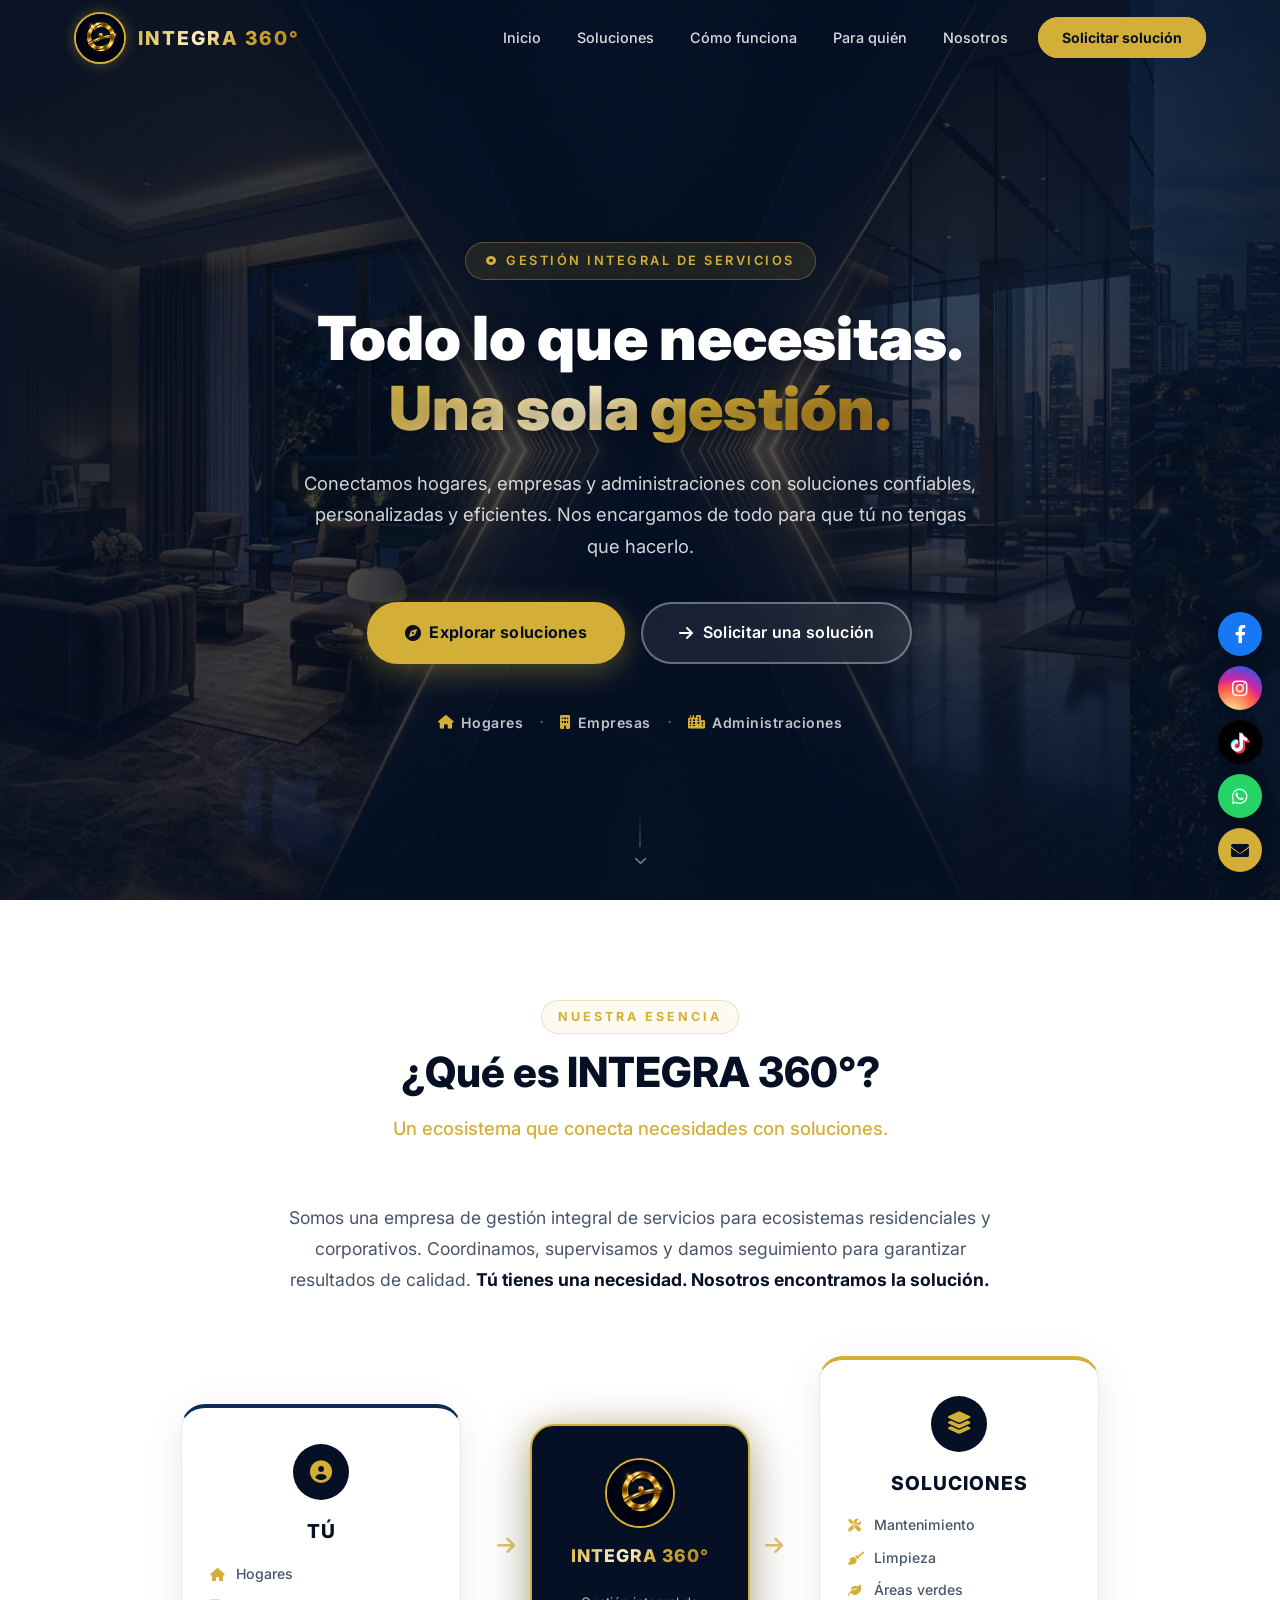
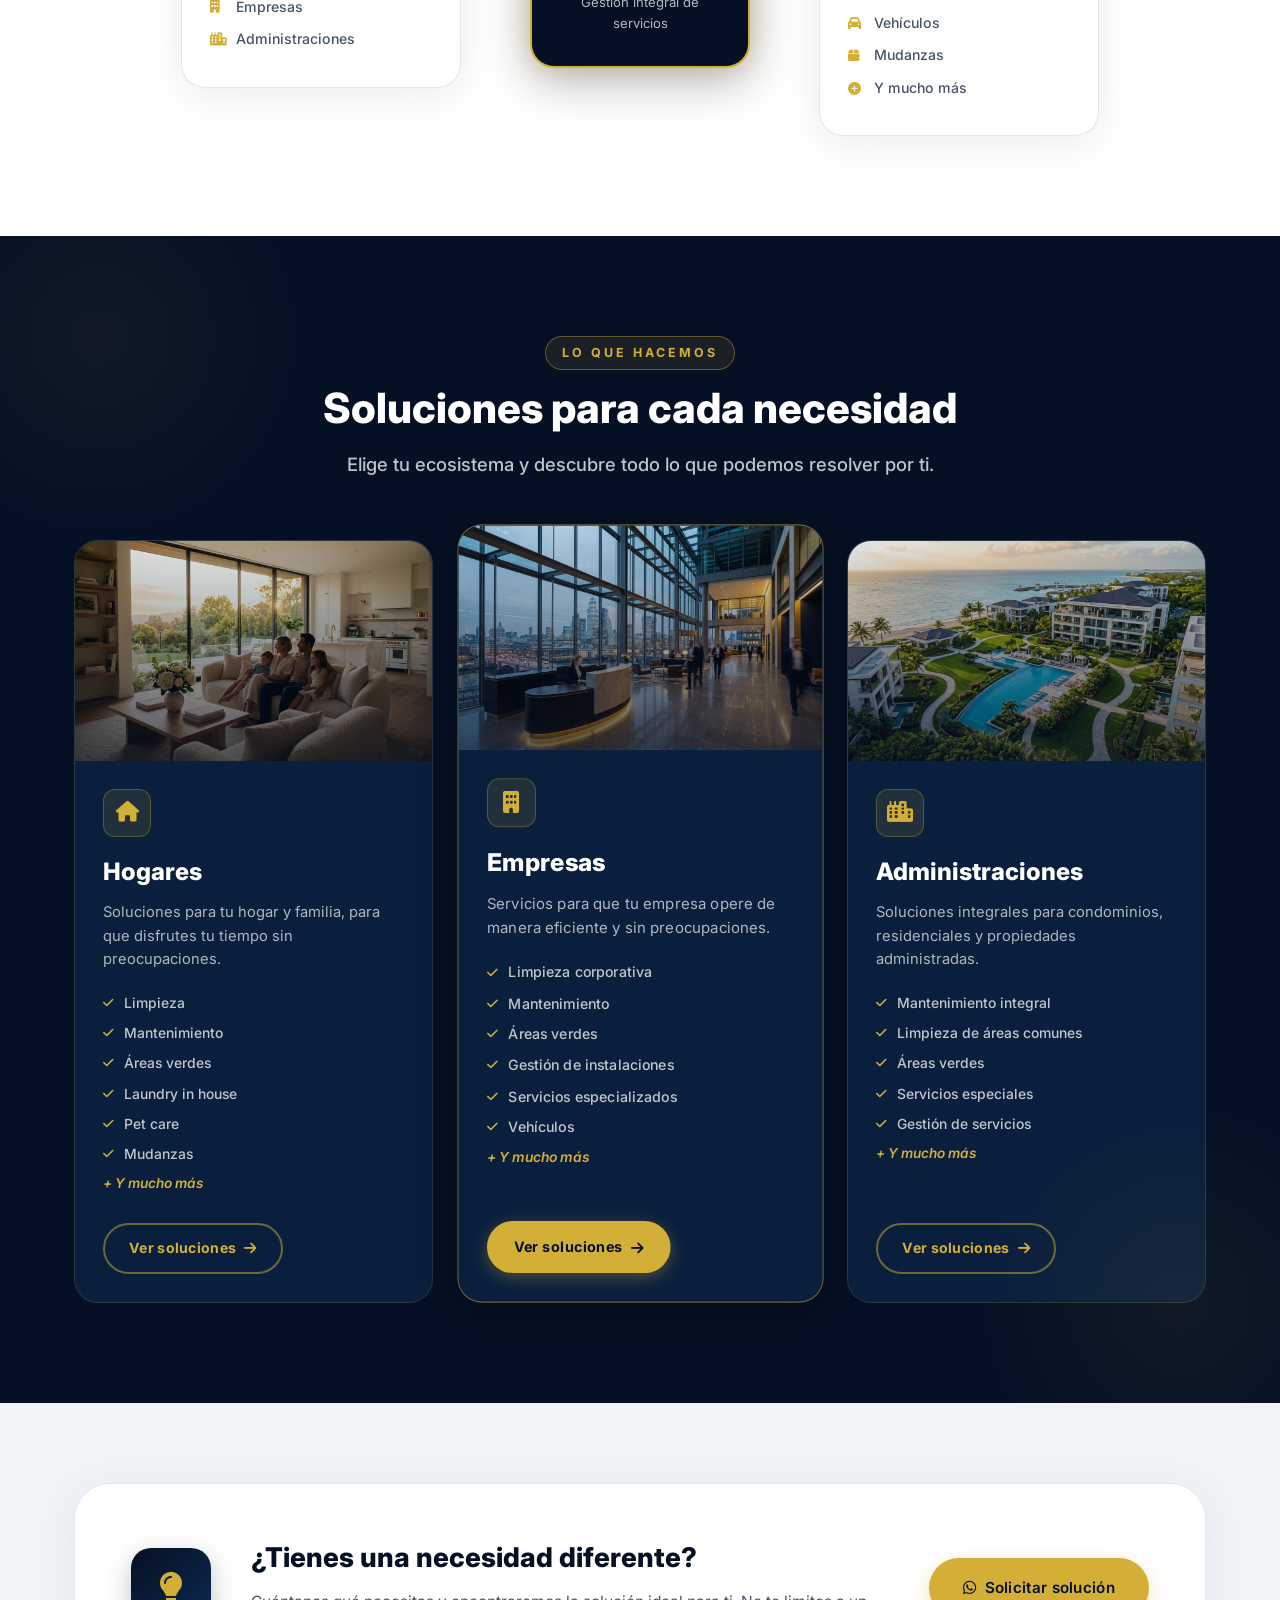
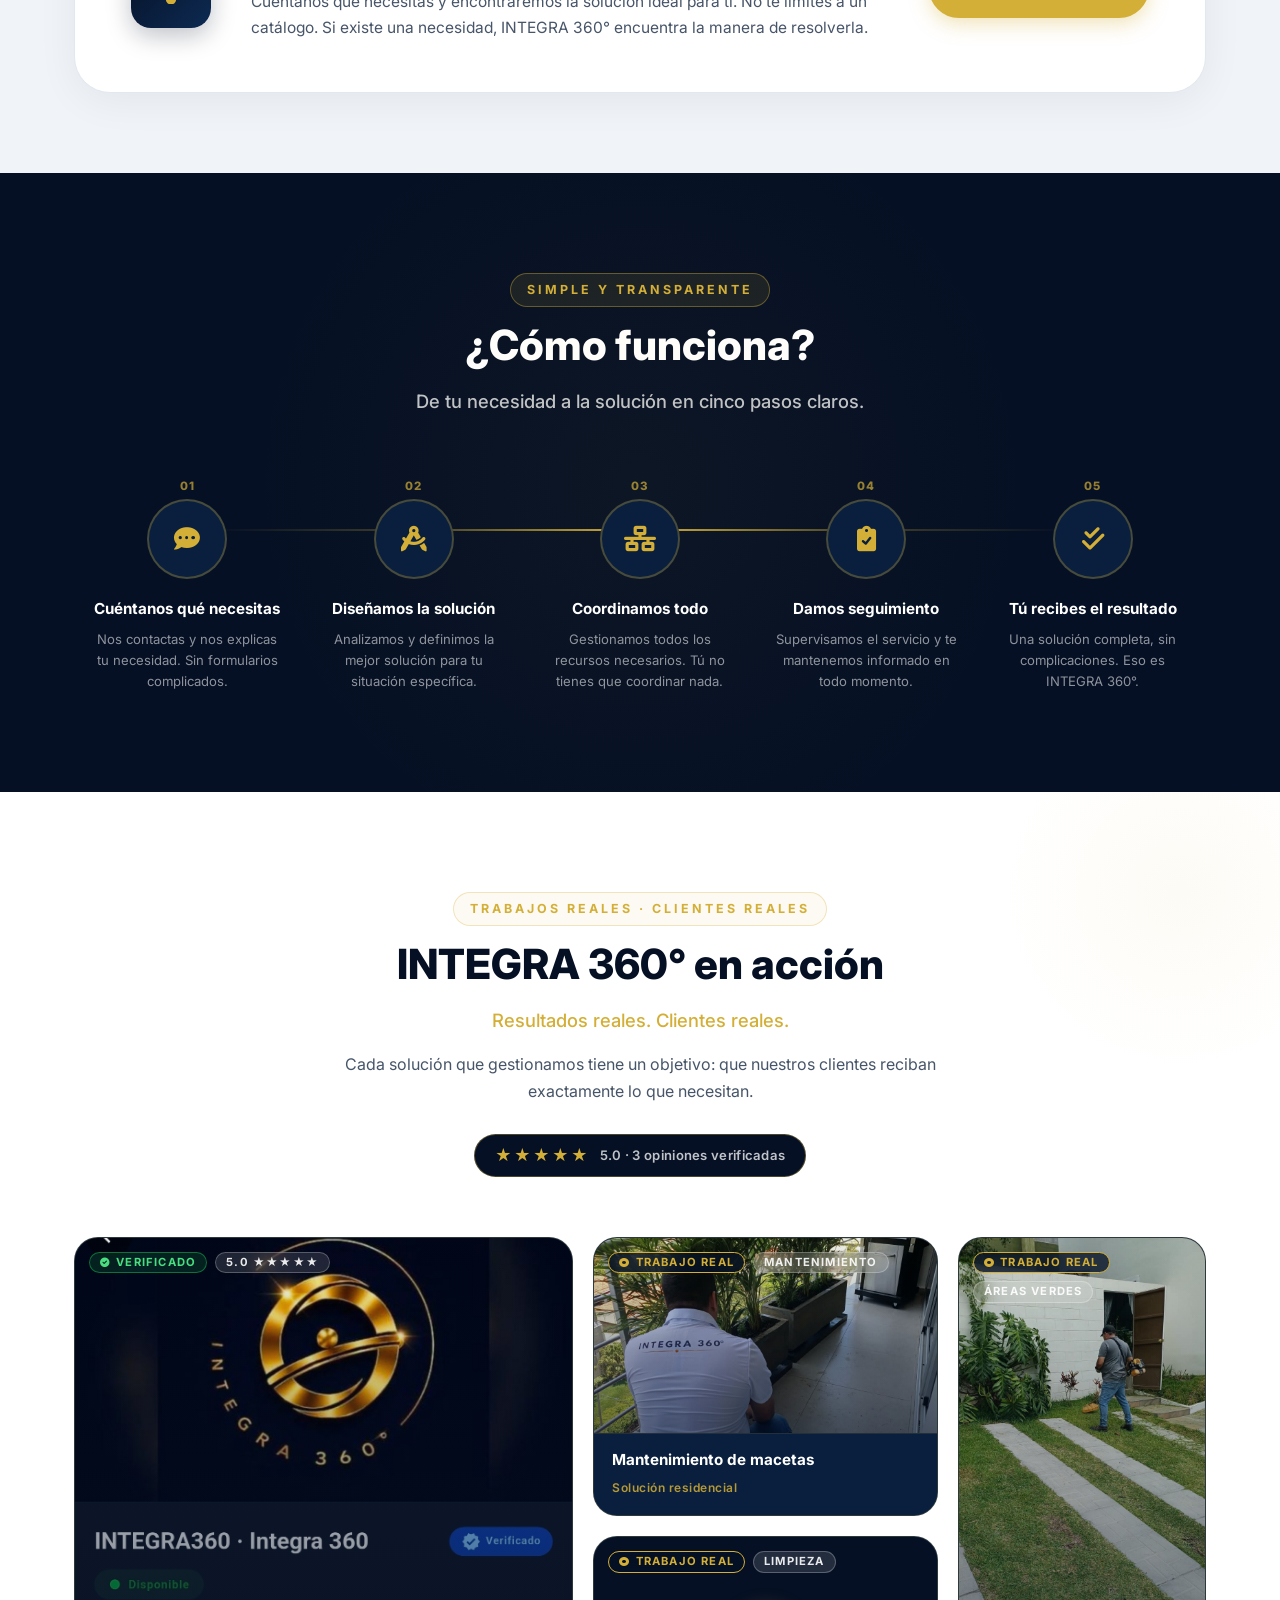
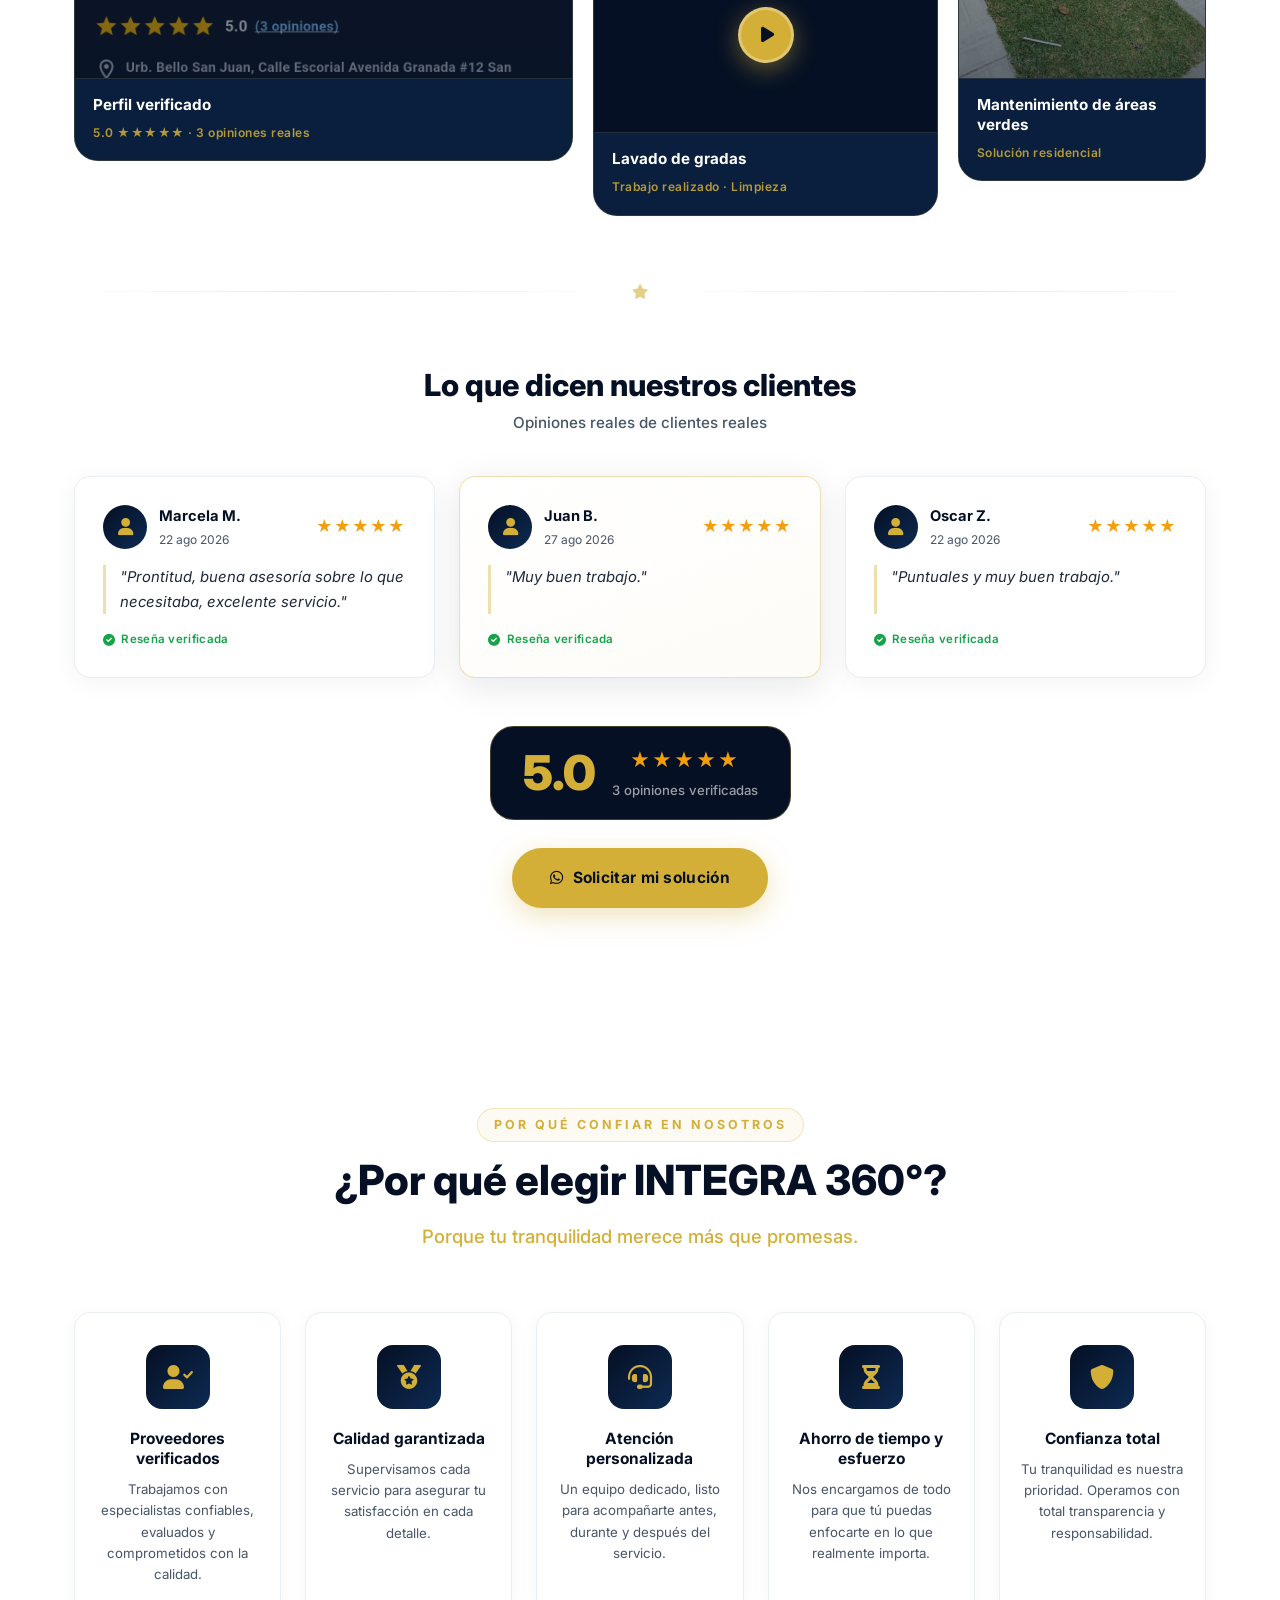
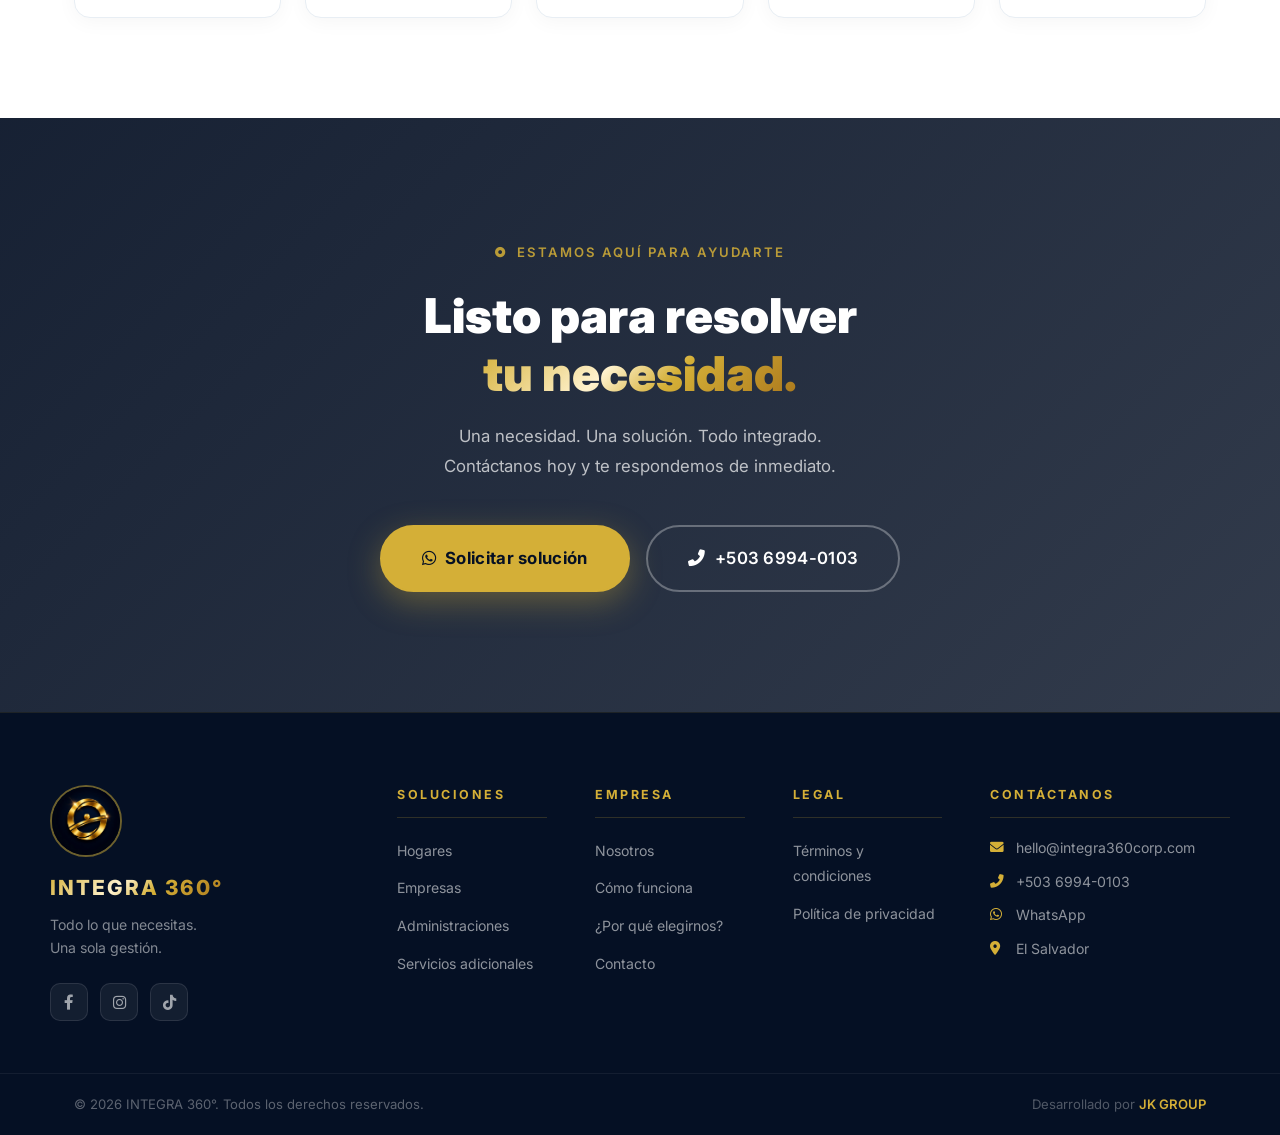
==== commit 7543424b: "reseñas" ====
--- a/index.html
+++ b/index.html
@@ -565,6 +565,365 @@
     </section>
 
     <!-- ================================================================
+         INTEGRA 360° EN ACCIÓN — Nueva sección de trabajos reales
+    ================================================================ -->
+    <section id="en-accion" class="section section-en-accion" aria-labelledby="accion-title">
+        <div class="container">
+
+            <!-- HEADER DE SECCIÓN -->
+            <div class="section-header text-center">
+                <span class="section-label">Trabajos reales · Clientes reales</span>
+                <h2 class="section-title" id="accion-title">INTEGRA 360° en acción</h2>
+                <p class="section-subtitle">Resultados reales. Clientes reales.</p>
+                <p class="accion-intro">
+                    Cada solución que gestionamos tiene un objetivo: que nuestros clientes reciban exactamente lo que necesitan.
+                </p>
+                <!-- Rating global -->
+                <div class="accion-rating-badge" aria-label="Calificación global de INTEGRA 360°">
+                    <span class="accion-stars" aria-hidden="true">★★★★★</span>
+                    <span class="accion-rating-text">5.0 · 3 opiniones verificadas</span>
+                </div>
+            </div>
+
+            <!-- MOSAICO DE TRABAJOS -->
+            <div class="work-mosaic" aria-label="Galería de trabajos realizados por INTEGRA 360°">
+
+                <!-- IMAGEN PRINCIPAL — Perfil verificado INTEGRA 360° -->
+                <article class="work-card work-card--main reveal-on-scroll" id="work-card-reviews"
+                    data-lightbox="gallery"
+                    data-src="img/trabajos/verificado-screenshot.jpg"
+                    data-alt="Perfil verificado de INTEGRA 360° con calificación 5.0 y 3 opiniones"
+                    role="button"
+                    tabindex="0"
+                    aria-label="Ver perfil verificado de INTEGRA 360°"
+                >
+                    <div class="work-card__image-wrapper">
+                        <img
+                            src="img/trabajos/verificado-screenshot.jpg"
+                            alt="Perfil verificado de INTEGRA 360° con calificación 5.0 estrellas y 3 opiniones reales de clientes"
+                            class="work-card__image"
+                            loading="lazy"
+                            decoding="async"
+                        />
+                        <div class="work-card__overlay work-card__overlay--reviews"></div>
+                        <div class="work-card__badges">
+                            <span class="work-badge work-badge--verified">
+                                <i class="fas fa-check-circle" aria-hidden="true"></i>
+                                Verificado
+                            </span>
+                            <span class="work-badge work-badge--category">5.0 ★★★★★</span>
+                        </div>
+                        <div class="work-card__zoom-hint" aria-hidden="true">
+                            <i class="fas fa-expand-alt"></i>
+                        </div>
+                    </div>
+                    <div class="work-card__footer work-card__footer--reviews">
+                        <h3 class="work-card__title">Perfil verificado</h3>
+                        <span class="work-card__type">5.0 ★★★★★ · 3 opiniones reales</span>
+                    </div>
+                </article>
+
+                <!-- COLUMNA SECUNDARIA DERECHA -->
+                <div class="work-mosaic__secondary">
+
+                    <!-- IMAGEN SECUNDARIA — Técnico INTEGRA 360° con macetas (foto real) -->
+                    <article class="work-card work-card--secondary reveal-on-scroll" id="work-card-2"
+                        data-lightbox="gallery"
+                        data-src="img/trabajos/macetas-mantenimiento.jpg"
+                        data-alt="Técnico de INTEGRA 360° realizando mantenimiento de macetas y áreas verdes en terraza"
+                        role="button"
+                        tabindex="0"
+                        aria-label="Ver imagen ampliada: Mantenimiento de macetas — INTEGRA 360°"
+                    >
+                        <div class="work-card__image-wrapper">
+                            <img
+                                src="img/trabajos/macetas-mantenimiento.jpg"
+                                alt="Técnico de INTEGRA 360° realizando mantenimiento de macetas y plantas en terraza residencial con vista a la ciudad"
+                                class="work-card__image"
+                                loading="lazy"
+                                decoding="async"
+                            />
+                            <div class="work-card__overlay"></div>
+                            <div class="work-card__badges">
+                                <span class="work-badge work-badge--real">
+                                    <i class="fas fa-circle-dot" aria-hidden="true"></i>
+                                    Trabajo real
+                                </span>
+                                <span class="work-badge work-badge--category">Mantenimiento</span>
+                            </div>
+                            <div class="work-card__zoom-hint" aria-hidden="true">
+                                <i class="fas fa-expand-alt"></i>
+                            </div>
+                        </div>
+                        <div class="work-card__footer">
+                            <h3 class="work-card__title">Mantenimiento de macetas</h3>
+                            <span class="work-card__type">Solución residencial</span>
+                        </div>
+                    </article>
+
+                    <!-- TARJETA DE VIDEO -->
+                    <article class="work-card work-card--video reveal-on-scroll" id="work-card-video"
+                        role="button"
+                        tabindex="0"
+                        aria-label="Reproducir video: Lavado de gradas — INTEGRA 360°"
+                    >
+                        <div class="work-card__image-wrapper">
+                            <!-- Thumbnail: primer frame del video real -->
+                            <video
+                                class="work-card__image video-thumb-native"
+                                src="img/trabajos/lavado-gradas.mp4"
+                                preload="metadata"
+                                muted
+                                playsinline
+                                aria-hidden="true"
+                                tabindex="-1"
+                            ></video>
+                            <div class="work-card__overlay work-card__overlay--video"></div>
+                            <div class="work-card__badges">
+                                <span class="work-badge work-badge--real">
+                                    <i class="fas fa-circle-dot" aria-hidden="true"></i>
+                                    Trabajo real
+                                </span>
+                                <span class="work-badge work-badge--category">Limpieza</span>
+                            </div>
+                            <button class="video-play-btn" aria-label="Reproducir video de lavado de gradas realizado por INTEGRA 360°">
+                                <i class="fas fa-play" aria-hidden="true"></i>
+                            </button>
+                        </div>
+                        <div class="work-card__footer">
+                            <h3 class="work-card__title">Lavado de gradas</h3>
+                            <span class="work-card__type">Trabajo realizado · Limpieza</span>
+                        </div>
+                    </article>
+
+                </div><!-- /work-mosaic__secondary -->
+
+                <!-- TARJETA DE ÁREAS VERDES — columna derecha -->
+                <article class="work-card work-card--reviews reveal-on-scroll" id="work-card-1"
+                    data-lightbox="gallery"
+                    data-src="img/trabajos/areas-verdes-poda.jpg"
+                    data-alt="Trabajo de mantenimiento de áreas verdes realizado por INTEGRA 360°"
+                    role="button"
+                    tabindex="0"
+                    aria-label="Ver imagen ampliada: Mantenimiento de áreas verdes — INTEGRA 360°"
+                >
+                    <div class="work-card__image-wrapper work-card__image-wrapper--reviews">
+                        <img
+                            src="img/trabajos/areas-verdes-poda.jpg"
+                            alt="Técnico de INTEGRA 360° realizando mantenimiento de áreas verdes y poda en residencial"
+                            class="work-card__image"
+                            loading="lazy"
+                            decoding="async"
+                        />
+                        <div class="work-card__overlay"></div>
+                        <div class="work-card__badges">
+                            <span class="work-badge work-badge--real">
+                                <i class="fas fa-circle-dot" aria-hidden="true"></i>
+                                Trabajo real
+                            </span>
+                            <span class="work-badge work-badge--category">Áreas verdes</span>
+                        </div>
+                        <div class="work-card__zoom-hint" aria-hidden="true">
+                            <i class="fas fa-expand-alt"></i>
+                        </div>
+                    </div>
+                    <div class="work-card__footer">
+                        <h3 class="work-card__title">Mantenimiento de áreas verdes</h3>
+                        <span class="work-card__type">Solución residencial</span>
+                    </div>
+                </article>
+
+            </div><!-- /work-mosaic -->
+
+            <!-- SEPARADOR DORADO -->
+            <div class="accion-divider" aria-hidden="true">
+                <span class="accion-divider__line"></span>
+                <span class="accion-divider__icon"><i class="fas fa-star"></i></span>
+                <span class="accion-divider__line"></span>
+            </div>
+
+            <!-- TESTIMONIOS -->
+            <div class="testimonials-zone" aria-labelledby="testimonials-title">
+                <div class="testimonials-header text-center">
+                    <h3 class="testimonials-title" id="testimonials-title">Lo que dicen nuestros clientes</h3>
+                    <p class="testimonials-subtitle">Opiniones reales de clientes reales</p>
+                </div>
+
+                <div class="testimonials-grid" role="list" aria-label="Testimonios de clientes de INTEGRA 360°">
+
+                    <!-- Testimonio 1: Marcela M. -->
+                    <article class="testimonial-card reveal-on-scroll" id="testimonial-1" role="listitem">
+                        <div class="testimonial-card__header">
+                            <div class="testimonial-card__avatar" aria-hidden="true">
+                                <i class="fas fa-user"></i>
+                            </div>
+                            <div class="testimonial-card__meta">
+                                <strong class="testimonial-card__name">Marcela M.</strong>
+                                <time class="testimonial-card__date" datetime="2026-08-22">22 ago 2026</time>
+                            </div>
+                            <div class="testimonial-card__stars" aria-label="Calificación: 5 estrellas">
+                                <span aria-hidden="true">★★★★★</span>
+                            </div>
+                        </div>
+                        <blockquote class="testimonial-card__text">
+                            "Prontitud, buena asesoría sobre lo que necesitaba, excelente servicio."
+                        </blockquote>
+                        <div class="testimonial-card__verified">
+                            <i class="fas fa-check-circle" aria-hidden="true"></i>
+                            Reseña verificada
+                        </div>
+                    </article>
+
+                    <!-- Testimonio 2: Juan B. -->
+                    <article class="testimonial-card testimonial-card--featured reveal-on-scroll" id="testimonial-2" role="listitem">
+                        <div class="testimonial-card__header">
+                            <div class="testimonial-card__avatar" aria-hidden="true">
+                                <i class="fas fa-user"></i>
+                            </div>
+                            <div class="testimonial-card__meta">
+                                <strong class="testimonial-card__name">Juan B.</strong>
+                                <time class="testimonial-card__date" datetime="2026-08-27">27 ago 2026</time>
+                            </div>
+                            <div class="testimonial-card__stars" aria-label="Calificación: 5 estrellas">
+                                <span aria-hidden="true">★★★★★</span>
+                            </div>
+                        </div>
+                        <blockquote class="testimonial-card__text">
+                            "Muy buen trabajo."
+                        </blockquote>
+                        <div class="testimonial-card__verified">
+                            <i class="fas fa-check-circle" aria-hidden="true"></i>
+                            Reseña verificada
+                        </div>
+                    </article>
+
+                    <!-- Testimonio 3: Oscar Z. -->
+                    <article class="testimonial-card reveal-on-scroll" id="testimonial-3" role="listitem">
+                        <div class="testimonial-card__header">
+                            <div class="testimonial-card__avatar" aria-hidden="true">
+                                <i class="fas fa-user"></i>
+                            </div>
+                            <div class="testimonial-card__meta">
+                                <strong class="testimonial-card__name">Oscar Z.</strong>
+                                <time class="testimonial-card__date" datetime="2026-08-22">22 ago 2026</time>
+                            </div>
+                            <div class="testimonial-card__stars" aria-label="Calificación: 5 estrellas">
+                                <span aria-hidden="true">★★★★★</span>
+                            </div>
+                        </div>
+                        <blockquote class="testimonial-card__text">
+                            "Puntuales y muy buen trabajo."
+                        </blockquote>
+                        <div class="testimonial-card__verified">
+                            <i class="fas fa-check-circle" aria-hidden="true"></i>
+                            Reseña verificada
+                        </div>
+                    </article>
+
+                </div><!-- /testimonials-grid -->
+
+                <!-- Rating total + CTA -->
+                <div class="testimonials-footer text-center">
+                    <div class="rating-summary" aria-label="Resumen de calificación global">
+                        <span class="rating-summary__score">5.0</span>
+                        <div class="rating-summary__info">
+                            <div class="rating-summary__stars" aria-hidden="true">★★★★★</div>
+                            <span class="rating-summary__count">3 opiniones verificadas</span>
+                        </div>
+                    </div>
+                    <a
+                        href="https://wa.me/50369940103?text=Hola,%20me%20gustaría%20solicitar%20una%20solución%20con%20INTEGRA%20360°."
+                        target="_blank"
+                        rel="noopener noreferrer"
+                        class="btn btn-primary btn-accion-cta"
+                        id="accion-cta"
+                        aria-label="Solicitar mi solución con INTEGRA 360° por WhatsApp"
+                    >
+                        <i class="fab fa-whatsapp" aria-hidden="true"></i>
+                        Solicitar mi solución
+                    </a>
+                </div>
+
+            </div><!-- /testimonials-zone -->
+
+        </div><!-- /container -->
+    </section>
+
+    <!-- ================================================================
+         LIGHTBOX / MODAL DE IMÁGENES
+    ================================================================ -->
+    <div id="lightbox" class="lightbox" role="dialog" aria-modal="true" aria-label="Visualizador de imagen ampliada" hidden>
+        <div class="lightbox__backdrop" id="lightbox-backdrop"></div>
+        <button class="lightbox__close" id="lightbox-close" aria-label="Cerrar imagen ampliada">
+            <i class="fas fa-times" aria-hidden="true"></i>
+        </button>
+        <button class="lightbox__nav lightbox__nav--prev" id="lightbox-prev" aria-label="Imagen anterior">
+            <i class="fas fa-chevron-left" aria-hidden="true"></i>
+        </button>
+        <div class="lightbox__content">
+            <img src="" alt="" class="lightbox__image" id="lightbox-img" />
+            <p class="lightbox__caption" id="lightbox-caption"></p>
+        </div>
+        <button class="lightbox__nav lightbox__nav--next" id="lightbox-next" aria-label="Imagen siguiente">
+            <i class="fas fa-chevron-right" aria-hidden="true"></i>
+        </button>
+    </div>
+
+    <!-- ================================================================
+         MODAL DE VIDEO
+    ================================================================ -->
+    <div id="video-modal" class="video-modal" role="dialog" aria-modal="true" aria-label="Reproductor de video" hidden>
+        <div class="video-modal__backdrop" id="video-modal-backdrop"></div>
+        <div class="video-modal__container">
+            <button class="video-modal__close" id="video-modal-close" aria-label="Cerrar video">
+                <i class="fas fa-times" aria-hidden="true"></i>
+            </button>
+            <div class="video-modal__header">
+                <span class="work-badge work-badge--video-label">
+                    <i class="fas fa-video" aria-hidden="true"></i>
+                    Trabajo real
+                </span>
+                <h4 class="video-modal__title">Lavado de gradas — INTEGRA 360°</h4>
+            </div>
+            <div class="video-modal__player">
+                <!-- VIDEO REAL: archivo lavado-gradas.mp4 — sin autoplay con sonido -->
+                <video
+                    id="modal-video"
+                    class="video-modal__video"
+                    controls
+                    preload="none"
+                    playsinline
+                    aria-label="Video de trabajo real de lavado de gradas realizado por INTEGRA 360°"
+                >
+                    <source src="img/trabajos/lavado-gradas.mp4" type="video/mp4" />
+                    <p>Tu navegador no soporta video HTML5.
+                        <a href="https://wa.me/50369940103" target="_blank" rel="noopener noreferrer">
+                            Contáctanos por WhatsApp para ver el video.
+                        </a>
+                    </p>
+                </video>
+                <!-- Placeholder (se oculta automáticamente cuando hay source) -->
+                <div class="video-placeholder" id="video-placeholder">
+                    <i class="fas fa-film" aria-hidden="true"></i>
+                    <p>Video de lavado de gradas</p>
+                    <span>Próximamente disponible aquí</span>
+                    <a
+                        href="https://wa.me/50369940103?text=Hola,%20vi%20su%20trabajo%20de%20limpieza%20y%20me%20gustaría%20solicitar%20información."
+                        target="_blank"
+                        rel="noopener noreferrer"
+                        class="btn btn-primary"
+                        style="margin-top: 20px; font-size:0.9rem; padding: 12px 24px;"
+                        aria-label="Solicitar servicio de limpieza por WhatsApp"
+                    >
+                        <i class="fab fa-whatsapp" aria-hidden="true"></i>
+                        Solicitar este servicio
+                    </a>
+                </div>
+            </div>
+        </div>
+    </div>
+
+    <!-- ================================================================
          ¿POR QUÉ ELEGIR INTEGRA 360°?
     ================================================================ -->
     <section id="por-que" class="section section-benefits" aria-labelledby="benefits-title">
@@ -724,8 +1083,8 @@
                 <div class="footer-col">
                     <h4 class="footer-col__title">Legal</h4>
                     <ul class="footer-col__list">
-                        <li><a href="#footer" class="footer-link">Términos y condiciones</a></li>
-                        <li><a href="#footer" class="footer-link">Política de privacidad</a></li>
+                        <li><a href="terminos.html" class="footer-link">Términos y condiciones</a></li>
+                        <li><a href="privacidad.html" class="footer-link">Política de privacidad</a></li>
                     </ul>
                 </div>
 
--- a/styles.css
+++ b/styles.css
@@ -1619,4 +1619,914 @@
     .hero-title { font-size: 1.75rem; }
     .section-title { font-size: 1.55rem; }
     .social-icon { width: 32px; height: 32px; font-size: 13px; }
+}
+
+/* ================================================================
+   15. INTEGRA 360° EN ACCIÓN — Sección de trabajos reales
+   Nueva sección · Misma paleta · Mismo sistema tipográfico
+================================================================ */
+
+/* --- Contenedor de sección --- */
+.section-en-accion {
+    background: var(--white);
+    position: relative;
+    overflow: hidden;
+}
+
+/* Decoración sutil de fondo (igual que otras secciones claras) */
+.section-en-accion::before {
+    content: '';
+    position: absolute;
+    top: -80px;
+    right: -80px;
+    width: 360px;
+    height: 360px;
+    background: radial-gradient(circle, rgba(212,175,55,0.05) 0%, transparent 70%);
+    pointer-events: none;
+}
+
+/* --- Intro text bajo el subtitle --- */
+.accion-intro {
+    font-size: 1rem;
+    color: var(--text-mid);
+    max-width: 640px;
+    margin: 16px auto 24px;
+    line-height: 1.7;
+}
+
+/* --- Rating global badge --- */
+.accion-rating-badge {
+    display: inline-flex;
+    align-items: center;
+    gap: 10px;
+    background: var(--primary);
+    border: 1px solid rgba(212,175,55,0.35);
+    border-radius: 50px;
+    padding: 8px 20px;
+    margin-top: 4px;
+}
+
+.accion-stars {
+    color: var(--accent);
+    font-size: 1rem;
+    letter-spacing: 2px;
+}
+
+.accion-rating-text {
+    font-size: 0.82rem;
+    font-weight: 600;
+    color: rgba(255,255,255,0.75);
+    letter-spacing: 0.3px;
+}
+
+/* ================================================================
+   MOSAICO DE TRABAJOS
+================================================================ */
+.work-mosaic {
+    display: grid;
+    grid-template-columns: 1.45fr 1fr 0.72fr;
+    grid-template-rows: auto;
+    gap: 20px;
+    margin-bottom: 64px;
+    align-items: start;
+}
+
+.work-mosaic__secondary {
+    display: flex;
+    flex-direction: column;
+    gap: 20px;
+}
+
+/* Reviews card ocupa la columna 3 completa */
+.work-card--reviews {
+    grid-column: 3;
+    grid-row: 1;
+}
+
+/* ================================================================
+   WORK CARD — Base
+================================================================ */
+.work-card {
+    border-radius: var(--radius-lg);
+    overflow: hidden;
+    background: var(--primary-mid);
+    border: 1px solid rgba(212,175,55,0.18);
+    cursor: pointer;
+    transition: var(--transition-slow);
+    position: relative;
+    outline: none;
+}
+
+.work-card:hover,
+.work-card:focus-visible {
+    border-color: rgba(212,175,55,0.5);
+    box-shadow: 0 20px 56px rgba(5,16,36,0.22), 0 0 28px var(--gold-glow);
+    transform: translateY(-5px);
+}
+
+.work-card:focus-visible {
+    outline: 2px solid var(--accent);
+    outline-offset: 3px;
+}
+
+/* --- Image wrapper (reviews variant) --- */
+.work-card__image-wrapper--reviews {
+    height: 440px !important;
+}
+
+.work-card__overlay--reviews {
+    background: linear-gradient(
+        to bottom,
+        rgba(5,16,36,0.0) 30%,
+        rgba(5,16,36,0.6) 100%
+    );
+}
+
+/* --- Native video element as thumbnail --- */
+.video-thumb-native {
+    width: 100%;
+    height: 100%;
+    object-fit: cover;
+    object-position: center;
+    display: block;
+    pointer-events: none;
+}
+
+/* --- Verified badge --- */
+.work-badge--verified {
+    background: rgba(22, 163, 74, 0.18);
+    border: 1px solid rgba(22, 163, 74, 0.6);
+    color: #4ade80;
+}
+
+/* Card footer reviews variant */
+.work-card__footer--reviews {
+    background: var(--primary);
+    border-top: 1px solid rgba(212,175,55,0.25);
+}
+
+/* --- Image wrapper --- */
+.work-card__image-wrapper {
+    position: relative;
+    overflow: hidden;
+    background: var(--primary);
+}
+
+.work-card--main .work-card__image-wrapper {
+    height: 440px;
+}
+
+.work-card--secondary .work-card__image-wrapper {
+    height: 195px;
+}
+
+.work-card--video .work-card__image-wrapper {
+    height: 195px;
+}
+
+.work-card__image {
+    width: 100%;
+    height: 100%;
+    object-fit: cover;
+    object-position: center;
+    display: block;
+    transition: transform 0.65s cubic-bezier(0.4, 0, 0.2, 1);
+}
+
+.work-card:hover .work-card__image {
+    transform: scale(1.07);
+}
+
+/* --- Overlay gradiente --- */
+.work-card__overlay {
+    position: absolute;
+    inset: 0;
+    background: linear-gradient(
+        to bottom,
+        rgba(5,16,36,0.05) 0%,
+        rgba(5,16,36,0.55) 100%
+    );
+    transition: opacity 0.3s ease;
+}
+
+.work-card__overlay--video {
+    background: linear-gradient(
+        to bottom,
+        rgba(5,16,36,0.25) 0%,
+        rgba(5,16,36,0.72) 100%
+    );
+}
+
+/* --- Badges (etiquetas de trabajo) --- */
+.work-card__badges {
+    position: absolute;
+    top: 14px;
+    left: 14px;
+    display: flex;
+    gap: 8px;
+    flex-wrap: wrap;
+    z-index: 2;
+}
+
+.work-badge {
+    display: inline-flex;
+    align-items: center;
+    gap: 5px;
+    font-size: 0.7rem;
+    font-weight: 700;
+    letter-spacing: 1.2px;
+    text-transform: uppercase;
+    padding: 4px 10px;
+    border-radius: 50px;
+    backdrop-filter: blur(8px);
+    -webkit-backdrop-filter: blur(8px);
+    line-height: 1;
+}
+
+.work-badge i {
+    font-size: 0.6rem;
+}
+
+.work-badge--real {
+    background: rgba(5,16,36,0.75);
+    border: 1px solid var(--accent);
+    color: var(--accent);
+}
+
+.work-badge--real i {
+    animation: pulseDot 2s ease-in-out infinite;
+}
+
+@keyframes pulseDot {
+    0%, 100% { opacity: 1; }
+    50% { opacity: 0.4; }
+}
+
+.work-badge--category {
+    background: rgba(255,255,255,0.12);
+    border: 1px solid rgba(255,255,255,0.25);
+    color: rgba(255,255,255,0.9);
+}
+
+.work-badge--video-label {
+    background: rgba(212,175,55,0.18);
+    border: 1px solid var(--accent);
+    color: var(--accent);
+}
+
+/* --- Zoom hint (icono de ampliar) --- */
+.work-card__zoom-hint {
+    position: absolute;
+    bottom: 14px;
+    right: 14px;
+    width: 34px;
+    height: 34px;
+    border-radius: 50%;
+    background: rgba(5,16,36,0.65);
+    border: 1px solid rgba(212,175,55,0.4);
+    display: flex;
+    align-items: center;
+    justify-content: center;
+    color: var(--accent);
+    font-size: 0.8rem;
+    opacity: 0;
+    transform: scale(0.8);
+    transition: opacity 0.3s ease, transform 0.3s ease;
+    z-index: 2;
+    backdrop-filter: blur(4px);
+}
+
+.work-card:hover .work-card__zoom-hint {
+    opacity: 1;
+    transform: scale(1);
+}
+
+/* --- Card footer (título + tipo) --- */
+.work-card__footer {
+    padding: 16px 18px;
+    background: var(--primary-mid);
+    border-top: 1px solid rgba(212,175,55,0.12);
+}
+
+.work-card__title {
+    font-size: 0.95rem;
+    font-weight: 700;
+    color: var(--white);
+    margin-bottom: 4px;
+    line-height: 1.3;
+}
+
+.work-card__type {
+    font-size: 0.75rem;
+    color: var(--accent);
+    font-weight: 600;
+    letter-spacing: 0.5px;
+    opacity: 0.85;
+}
+
+/* ================================================================
+   VIDEO CARD — Thumbnail placeholder y botón Play
+================================================================ */
+.video-thumb-bg {
+    width: 100%;
+    height: 100%;
+    background: linear-gradient(135deg, var(--primary) 0%, var(--primary-light) 100%);
+    display: flex;
+    align-items: center;
+    justify-content: center;
+}
+
+.video-thumb-icon {
+    font-size: 3rem;
+    color: rgba(212,175,55,0.25);
+}
+
+.video-play-btn {
+    position: absolute;
+    top: 50%;
+    left: 50%;
+    transform: translate(-50%, -50%) scale(1);
+    width: 56px;
+    height: 56px;
+    border-radius: 50%;
+    background: var(--accent);
+    border: 3px solid rgba(255,255,255,0.3);
+    color: var(--primary);
+    font-size: 1.1rem;
+    display: flex;
+    align-items: center;
+    justify-content: center;
+    cursor: pointer;
+    transition: transform 0.3s ease, box-shadow 0.3s ease, background 0.3s ease;
+    z-index: 3;
+    padding-left: 3px; /* Optical centering of play icon */
+    box-shadow: 0 6px 24px rgba(212,175,55,0.45);
+}
+
+.video-play-btn:hover,
+.work-card--video:hover .video-play-btn {
+    transform: translate(-50%, -50%) scale(1.1);
+    box-shadow: 0 10px 36px rgba(212,175,55,0.6);
+    background: var(--accent-hover);
+}
+
+/* ================================================================
+   SEPARADOR DORADO
+================================================================ */
+.accion-divider {
+    display: flex;
+    align-items: center;
+    gap: 20px;
+    margin: 0 0 64px;
+}
+
+.accion-divider__line {
+    flex: 1;
+    height: 1px;
+    background: linear-gradient(to right, transparent, rgba(212,175,55,0.35), transparent);
+}
+
+.accion-divider__icon {
+    color: var(--accent);
+    font-size: 0.9rem;
+    opacity: 0.6;
+}
+
+/* ================================================================
+   TESTIMONIOS
+================================================================ */
+.testimonials-header {
+    margin-bottom: 40px;
+}
+
+.testimonials-title {
+    font-size: 1.9rem;
+    font-weight: 800;
+    color: var(--primary);
+    margin-bottom: 8px;
+    line-height: 1.2;
+}
+
+.testimonials-subtitle {
+    font-size: 0.95rem;
+    color: var(--text-mid);
+    font-weight: 500;
+}
+
+/* Grid de testimonios — 3 columnas en desktop */
+.testimonials-grid {
+    display: grid;
+    grid-template-columns: repeat(3, 1fr);
+    gap: 24px;
+    margin-bottom: 48px;
+}
+
+/* --- Testimonial Card --- */
+.testimonial-card {
+    background: var(--white);
+    border-radius: var(--radius-md);
+    padding: 28px;
+    border: 1px solid #e8eef4;
+    box-shadow: 0 4px 24px rgba(5,16,36,0.05);
+    transition: var(--transition);
+    display: flex;
+    flex-direction: column;
+    gap: 16px;
+}
+
+.testimonial-card:hover {
+    transform: translateY(-5px);
+    border-color: rgba(212,175,55,0.35);
+    box-shadow: 0 12px 40px rgba(5,16,36,0.1);
+}
+
+.testimonial-card--featured {
+    border-color: rgba(212,175,55,0.4);
+    box-shadow: 0 8px 36px rgba(5,16,36,0.1);
+    background: linear-gradient(160deg, var(--white) 0%, rgba(212,175,55,0.04) 100%);
+}
+
+/* Header: avatar + nombre + estrellas */
+.testimonial-card__header {
+    display: flex;
+    align-items: center;
+    gap: 12px;
+}
+
+.testimonial-card__avatar {
+    width: 44px;
+    height: 44px;
+    border-radius: 50%;
+    background: linear-gradient(135deg, var(--primary) 0%, var(--primary-light) 100%);
+    display: flex;
+    align-items: center;
+    justify-content: center;
+    flex-shrink: 0;
+}
+
+.testimonial-card__avatar i {
+    color: var(--accent);
+    font-size: 1.1rem;
+}
+
+.testimonial-card__meta {
+    flex: 1;
+    display: flex;
+    flex-direction: column;
+    gap: 2px;
+}
+
+.testimonial-card__name {
+    font-size: 0.92rem;
+    font-weight: 700;
+    color: var(--primary);
+}
+
+.testimonial-card__date {
+    font-size: 0.75rem;
+    color: var(--text-mid);
+    font-weight: 400;
+}
+
+.testimonial-card__stars {
+    color: #F59E0B;
+    font-size: 1rem;
+    letter-spacing: 1px;
+    flex-shrink: 0;
+}
+
+/* Texto del testimonio */
+.testimonial-card__text {
+    font-size: 0.93rem;
+    color: var(--text-dark);
+    line-height: 1.65;
+    font-style: italic;
+    border-left: 3px solid rgba(212,175,55,0.4);
+    padding-left: 14px;
+    margin: 0;
+    flex: 1;
+}
+
+/* Badge de verificado */
+.testimonial-card__verified {
+    display: inline-flex;
+    align-items: center;
+    gap: 6px;
+    font-size: 0.72rem;
+    font-weight: 600;
+    color: #16A34A;
+    letter-spacing: 0.3px;
+}
+
+.testimonial-card__verified i {
+    font-size: 0.75rem;
+}
+
+/* ================================================================
+   FOOTER DE TESTIMONIOS: rating resumen + CTA
+================================================================ */
+.testimonials-footer {
+    display: flex;
+    flex-direction: column;
+    align-items: center;
+    gap: 28px;
+}
+
+.rating-summary {
+    display: inline-flex;
+    align-items: center;
+    gap: 16px;
+    background: var(--primary);
+    border: 1px solid rgba(212,175,55,0.3);
+    border-radius: var(--radius-lg);
+    padding: 18px 32px;
+}
+
+.rating-summary__score {
+    font-size: 3rem;
+    font-weight: 900;
+    color: var(--accent);
+    line-height: 1;
+}
+
+.rating-summary__info {
+    display: flex;
+    flex-direction: column;
+    gap: 4px;
+}
+
+.rating-summary__stars {
+    color: #F59E0B;
+    font-size: 1.2rem;
+    letter-spacing: 2px;
+}
+
+.rating-summary__count {
+    font-size: 0.82rem;
+    color: rgba(255,255,255,0.6);
+    font-weight: 500;
+}
+
+.btn-accion-cta {
+    padding: 16px 36px;
+    font-size: 0.97rem;
+    font-weight: 700;
+    box-shadow: 0 8px 28px var(--gold-glow);
+}
+
+/* ================================================================
+   LIGHTBOX
+================================================================ */
+.lightbox {
+    position: fixed;
+    inset: 0;
+    z-index: 9000;
+    display: flex;
+    align-items: center;
+    justify-content: center;
+}
+
+.lightbox[hidden] { display: none; }
+
+.lightbox__backdrop {
+    position: absolute;
+    inset: 0;
+    background: rgba(5,16,36,0.94);
+    backdrop-filter: blur(12px);
+    -webkit-backdrop-filter: blur(12px);
+    cursor: pointer;
+}
+
+.lightbox__content {
+    position: relative;
+    z-index: 1;
+    max-width: 92vw;
+    max-height: 88vh;
+    display: flex;
+    flex-direction: column;
+    align-items: center;
+    gap: 16px;
+}
+
+.lightbox__image {
+    max-width: 92vw;
+    max-height: 80vh;
+    width: auto;
+    height: auto;
+    border-radius: var(--radius-md);
+    border: 1px solid rgba(212,175,55,0.25);
+    box-shadow: 0 32px 80px rgba(0,0,0,0.5);
+    object-fit: contain;
+    display: block;
+    animation: lightboxIn 0.3s cubic-bezier(0.4, 0, 0.2, 1);
+}
+
+@keyframes lightboxIn {
+    from { opacity: 0; transform: scale(0.94); }
+    to   { opacity: 1; transform: scale(1); }
+}
+
+.lightbox__caption {
+    font-size: 0.85rem;
+    color: rgba(255,255,255,0.6);
+    text-align: center;
+    max-width: 560px;
+    line-height: 1.5;
+    padding: 0 16px;
+}
+
+.lightbox__close {
+    position: fixed;
+    top: 20px;
+    right: 20px;
+    z-index: 2;
+    width: 44px;
+    height: 44px;
+    border-radius: 50%;
+    background: rgba(255,255,255,0.1);
+    border: 1px solid rgba(255,255,255,0.2);
+    color: var(--white);
+    font-size: 1rem;
+    display: flex;
+    align-items: center;
+    justify-content: center;
+    cursor: pointer;
+    transition: var(--transition);
+    backdrop-filter: blur(8px);
+}
+
+.lightbox__close:hover {
+    background: var(--accent);
+    border-color: var(--accent);
+    color: var(--primary);
+    transform: scale(1.1);
+}
+
+.lightbox__nav {
+    position: fixed;
+    top: 50%;
+    transform: translateY(-50%);
+    z-index: 2;
+    width: 48px;
+    height: 48px;
+    border-radius: 50%;
+    background: rgba(255,255,255,0.1);
+    border: 1px solid rgba(255,255,255,0.2);
+    color: var(--white);
+    font-size: 1rem;
+    display: flex;
+    align-items: center;
+    justify-content: center;
+    cursor: pointer;
+    transition: var(--transition);
+    backdrop-filter: blur(8px);
+}
+
+.lightbox__nav:hover {
+    background: var(--accent);
+    border-color: var(--accent);
+    color: var(--primary);
+}
+
+.lightbox__nav--prev { left: 16px; }
+.lightbox__nav--next { right: 16px; }
+
+/* ================================================================
+   VIDEO MODAL
+================================================================ */
+.video-modal {
+    position: fixed;
+    inset: 0;
+    z-index: 9000;
+    display: flex;
+    align-items: center;
+    justify-content: center;
+    padding: 20px;
+}
+
+.video-modal[hidden] { display: none; }
+
+.video-modal__backdrop {
+    position: absolute;
+    inset: 0;
+    background: rgba(5,16,36,0.95);
+    backdrop-filter: blur(14px);
+    -webkit-backdrop-filter: blur(14px);
+    cursor: pointer;
+}
+
+.video-modal__container {
+    position: relative;
+    z-index: 1;
+    width: 100%;
+    max-width: 860px;
+    background: var(--primary-mid);
+    border-radius: var(--radius-lg);
+    border: 1px solid rgba(212,175,55,0.25);
+    overflow: hidden;
+    box-shadow: 0 40px 100px rgba(0,0,0,0.6);
+    animation: modalIn 0.35s cubic-bezier(0.4, 0, 0.2, 1);
+}
+
+@keyframes modalIn {
+    from { opacity: 0; transform: translateY(30px) scale(0.96); }
+    to   { opacity: 1; transform: translateY(0) scale(1); }
+}
+
+.video-modal__close {
+    position: absolute;
+    top: 16px;
+    right: 16px;
+    z-index: 5;
+    width: 38px;
+    height: 38px;
+    border-radius: 50%;
+    background: rgba(5,16,36,0.7);
+    border: 1px solid rgba(255,255,255,0.15);
+    color: var(--white);
+    font-size: 0.9rem;
+    display: flex;
+    align-items: center;
+    justify-content: center;
+    cursor: pointer;
+    transition: var(--transition);
+    backdrop-filter: blur(8px);
+}
+
+.video-modal__close:hover {
+    background: var(--accent);
+    color: var(--primary);
+    border-color: var(--accent);
+}
+
+.video-modal__header {
+    padding: 20px 24px 0;
+    display: flex;
+    align-items: center;
+    gap: 12px;
+    flex-wrap: wrap;
+}
+
+.video-modal__title {
+    font-size: 1rem;
+    font-weight: 700;
+    color: var(--white);
+    margin: 0;
+}
+
+.video-modal__player {
+    padding: 16px 0 0;
+    position: relative;
+}
+
+.video-modal__video {
+    width: 100%;
+    display: block;
+    max-height: 60vh;
+    background: var(--primary);
+    outline: none;
+}
+
+/* Placeholder cuando no hay video */
+.video-placeholder {
+    display: flex;
+    flex-direction: column;
+    align-items: center;
+    justify-content: center;
+    gap: 8px;
+    padding: 48px 24px 36px;
+    text-align: center;
+    background: var(--primary);
+    min-height: 240px;
+}
+
+.video-placeholder i {
+    font-size: 3rem;
+    color: var(--accent);
+    opacity: 0.5;
+    margin-bottom: 8px;
+}
+
+.video-placeholder p {
+    font-size: 1.05rem;
+    font-weight: 700;
+    color: var(--white);
+}
+
+.video-placeholder span {
+    font-size: 0.85rem;
+    color: rgba(255,255,255,0.45);
+}
+
+/* ================================================================
+   RESPONSIVE — EN ACCIÓN
+================================================================ */
+@media (max-width: 1100px) {
+    .work-card--main .work-card__image-wrapper { height: 380px; }
+    .work-card__image-wrapper--reviews { height: 380px !important; }
+}
+
+@media (max-width: 992px) {
+    /* Mosaico: 2 columnas — principal ocupa todo, secondary + reviews en segunda fila */
+    .work-mosaic {
+        grid-template-columns: 1fr 1fr;
+        grid-template-rows: auto auto;
+    }
+
+    .work-card--main {
+        grid-column: 1 / -1;
+        grid-row: 1;
+    }
+
+    .work-mosaic__secondary {
+        display: grid;
+        grid-template-columns: 1fr 1fr;
+        gap: 20px;
+        grid-column: 1;
+        grid-row: 2;
+    }
+
+    .work-card--reviews {
+        grid-column: 2;
+        grid-row: 2;
+    }
+
+    .work-card--main .work-card__image-wrapper { height: 340px; }
+    .work-card--secondary .work-card__image-wrapper,
+    .work-card--video .work-card__image-wrapper {
+        height: 220px;
+    }
+    .work-card__image-wrapper--reviews { height: 460px !important; }
+
+    /* Testimonios: 2 columnas */
+    .testimonials-grid {
+        grid-template-columns: repeat(2, 1fr);
+    }
+
+    .testimonial-card--featured {
+        grid-column: 1 / -1;
+    }
+}
+
+@media (max-width: 768px) {
+    .work-card--main .work-card__image-wrapper { height: 280px; }
+
+    .work-mosaic {
+        grid-template-columns: 1fr;
+        grid-template-rows: auto;
+    }
+
+    .work-card--main  { grid-column: auto; grid-row: auto; }
+    .work-card--reviews { grid-column: auto; grid-row: auto; }
+
+    .work-mosaic__secondary {
+        grid-template-columns: 1fr;
+        grid-column: auto;
+        grid-row: auto;
+    }
+
+    .work-card--secondary .work-card__image-wrapper,
+    .work-card--video .work-card__image-wrapper {
+        height: 200px;
+    }
+    .work-card__image-wrapper--reviews { height: 240px !important; }
+
+    /* Testimonios: 1 columna */
+    .testimonials-grid { grid-template-columns: 1fr; }
+
+    .testimonials-title { font-size: 1.6rem; }
+
+    .rating-summary {
+        padding: 14px 24px;
+        gap: 12px;
+    }
+    .rating-summary__score { font-size: 2.4rem; }
+
+    /* Lightbox nav: ocultar en muy pequeño */
+    .lightbox__nav { display: none; }
+
+    .video-modal { padding: 12px; }
+}
+
+@media (max-width: 480px) {
+    .work-card--main .work-card__image-wrapper { height: 240px; }
+
+    .accion-rating-badge {
+        flex-direction: column;
+        gap: 4px;
+        text-align: center;
+        padding: 10px 18px;
+    }
+
+    .btn-accion-cta {
+        width: 100%;
+        max-width: 320px;
+        justify-content: center;
+    }
+
+    .rating-summary {
+        width: 100%;
+        max-width: 280px;
+        justify-content: center;
+    }
 }
